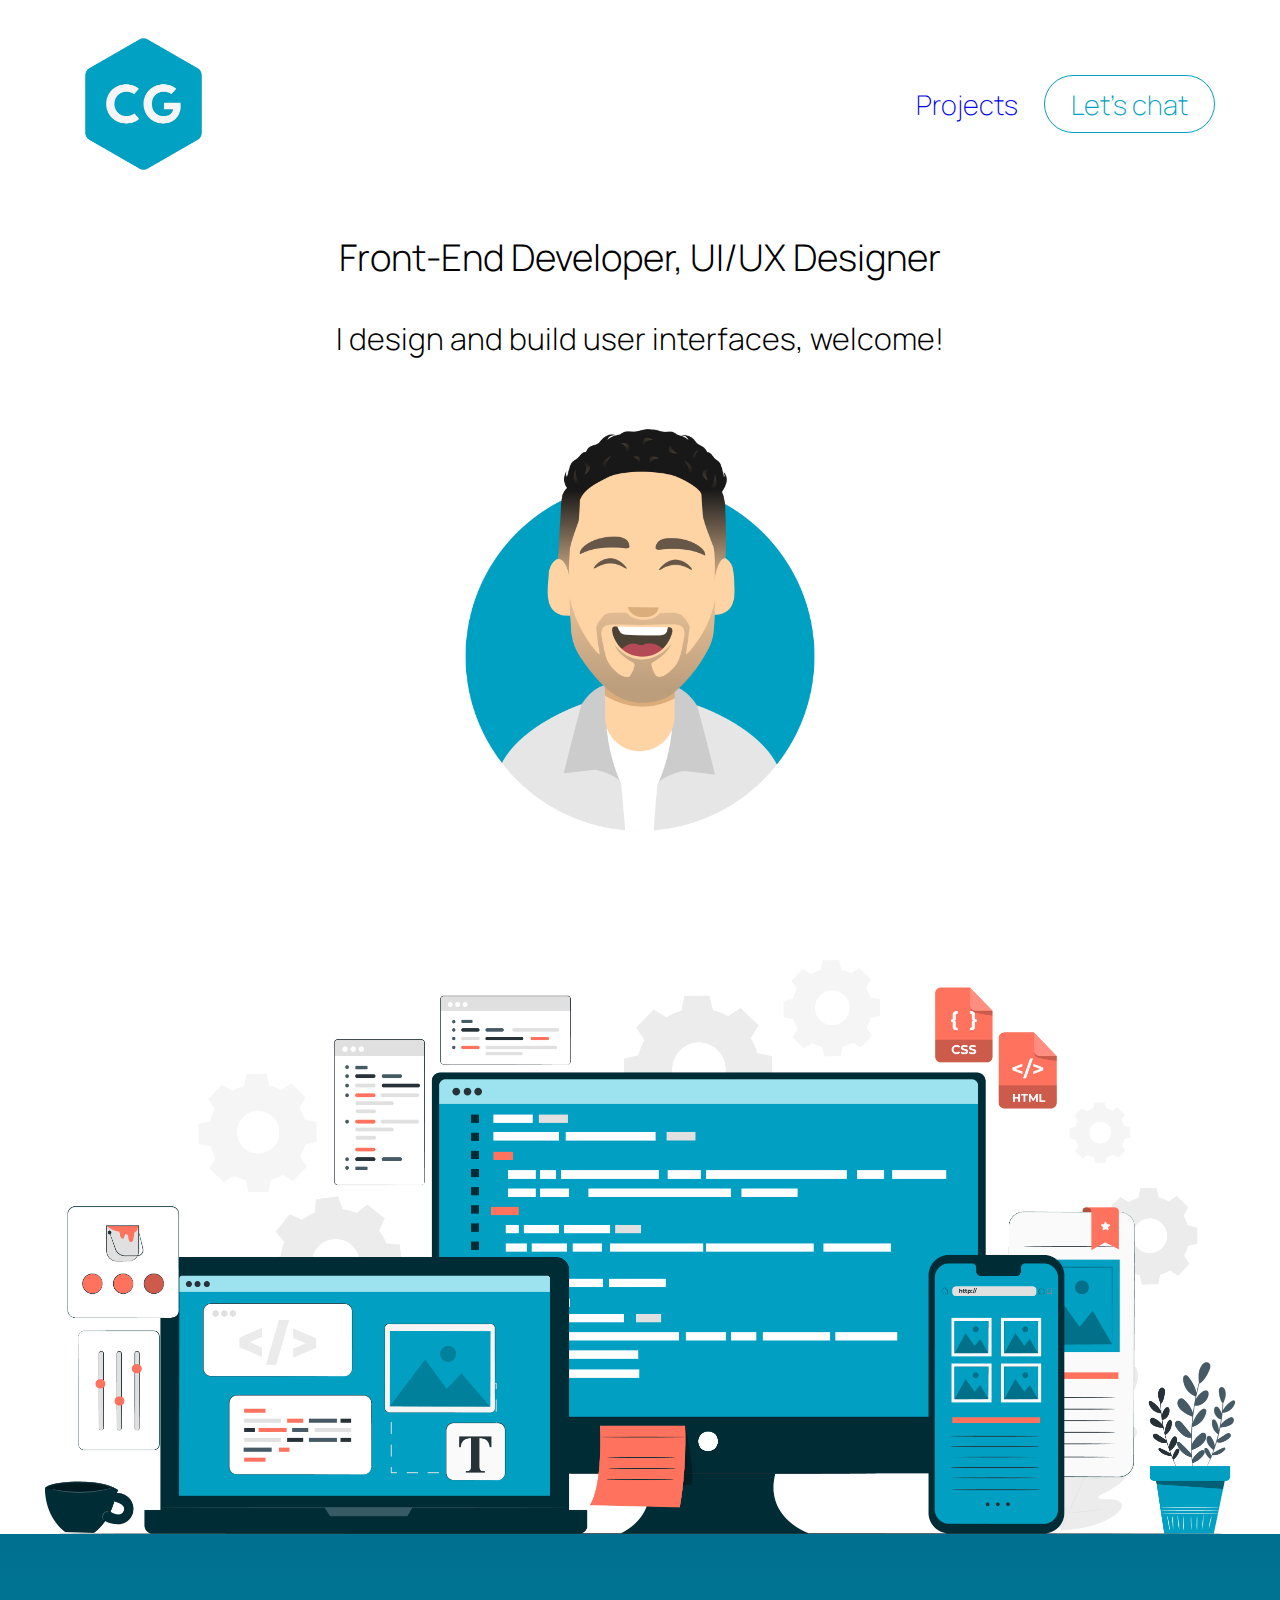
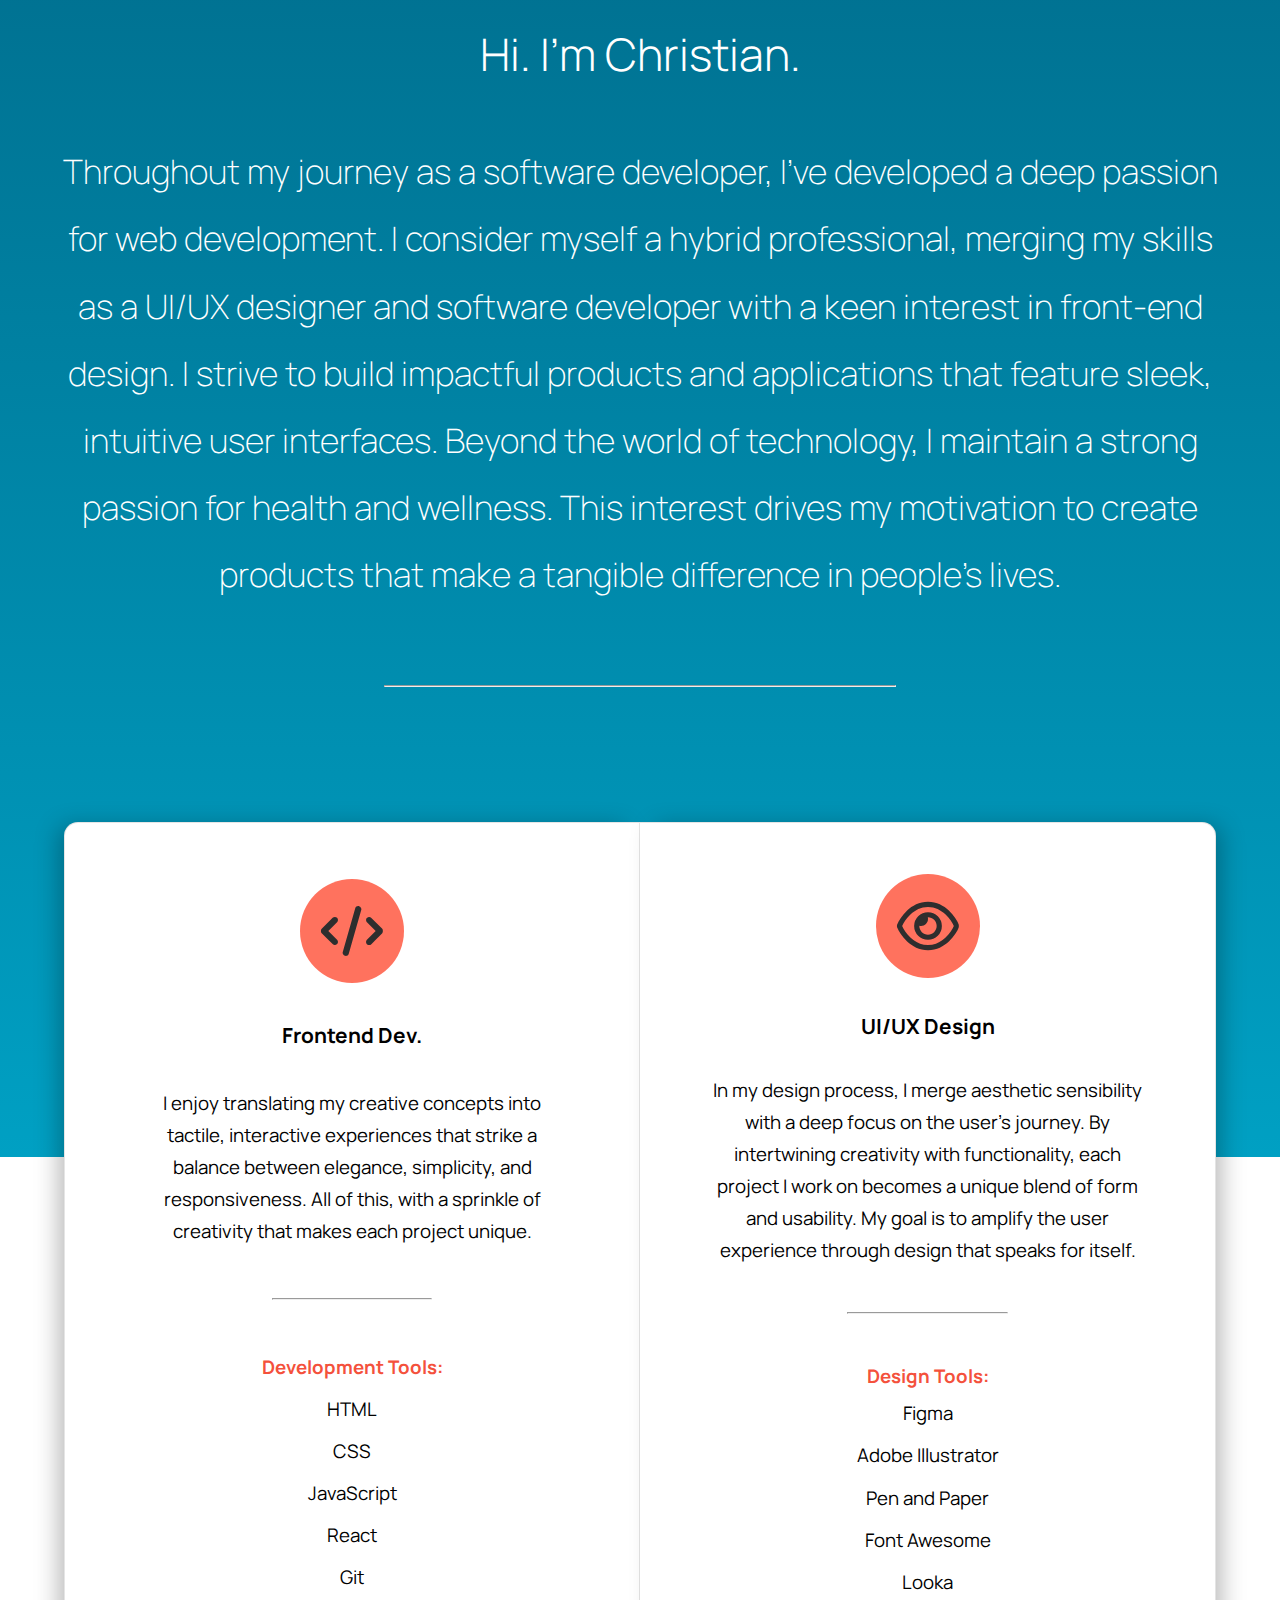
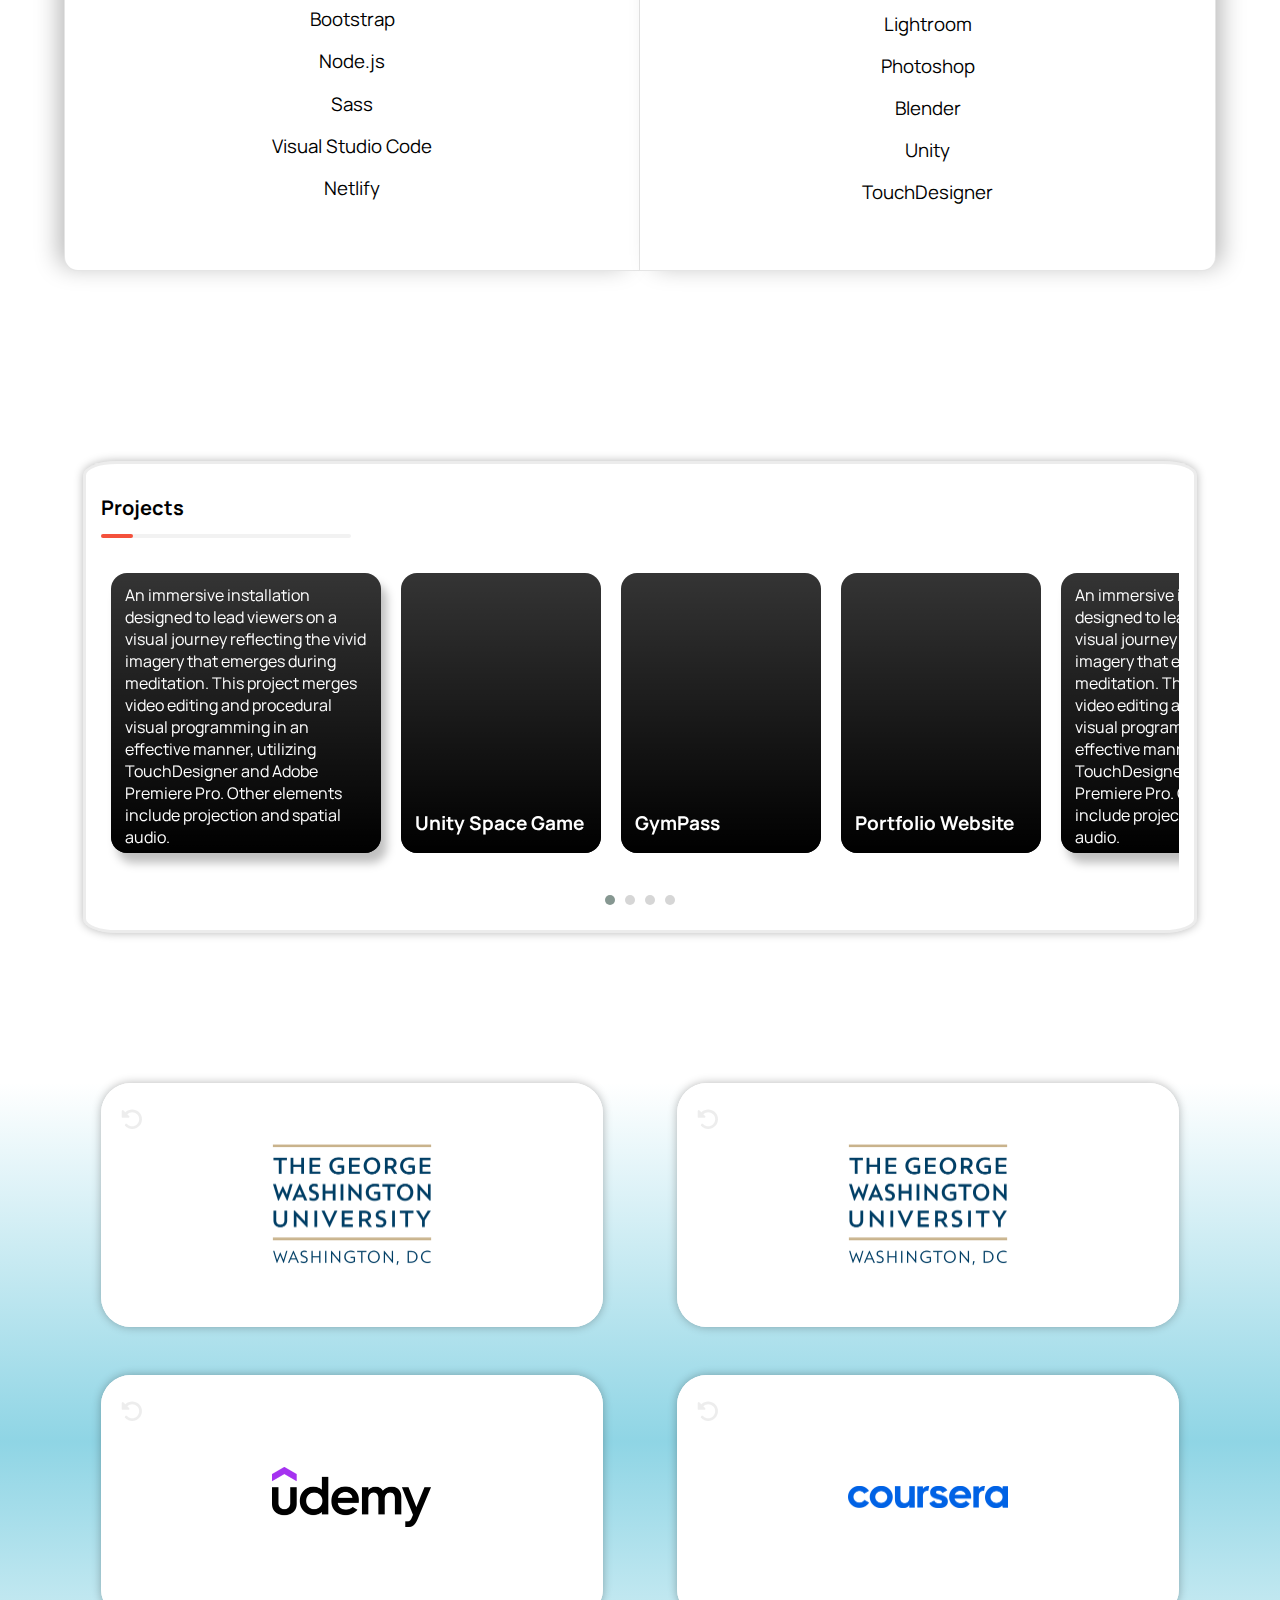
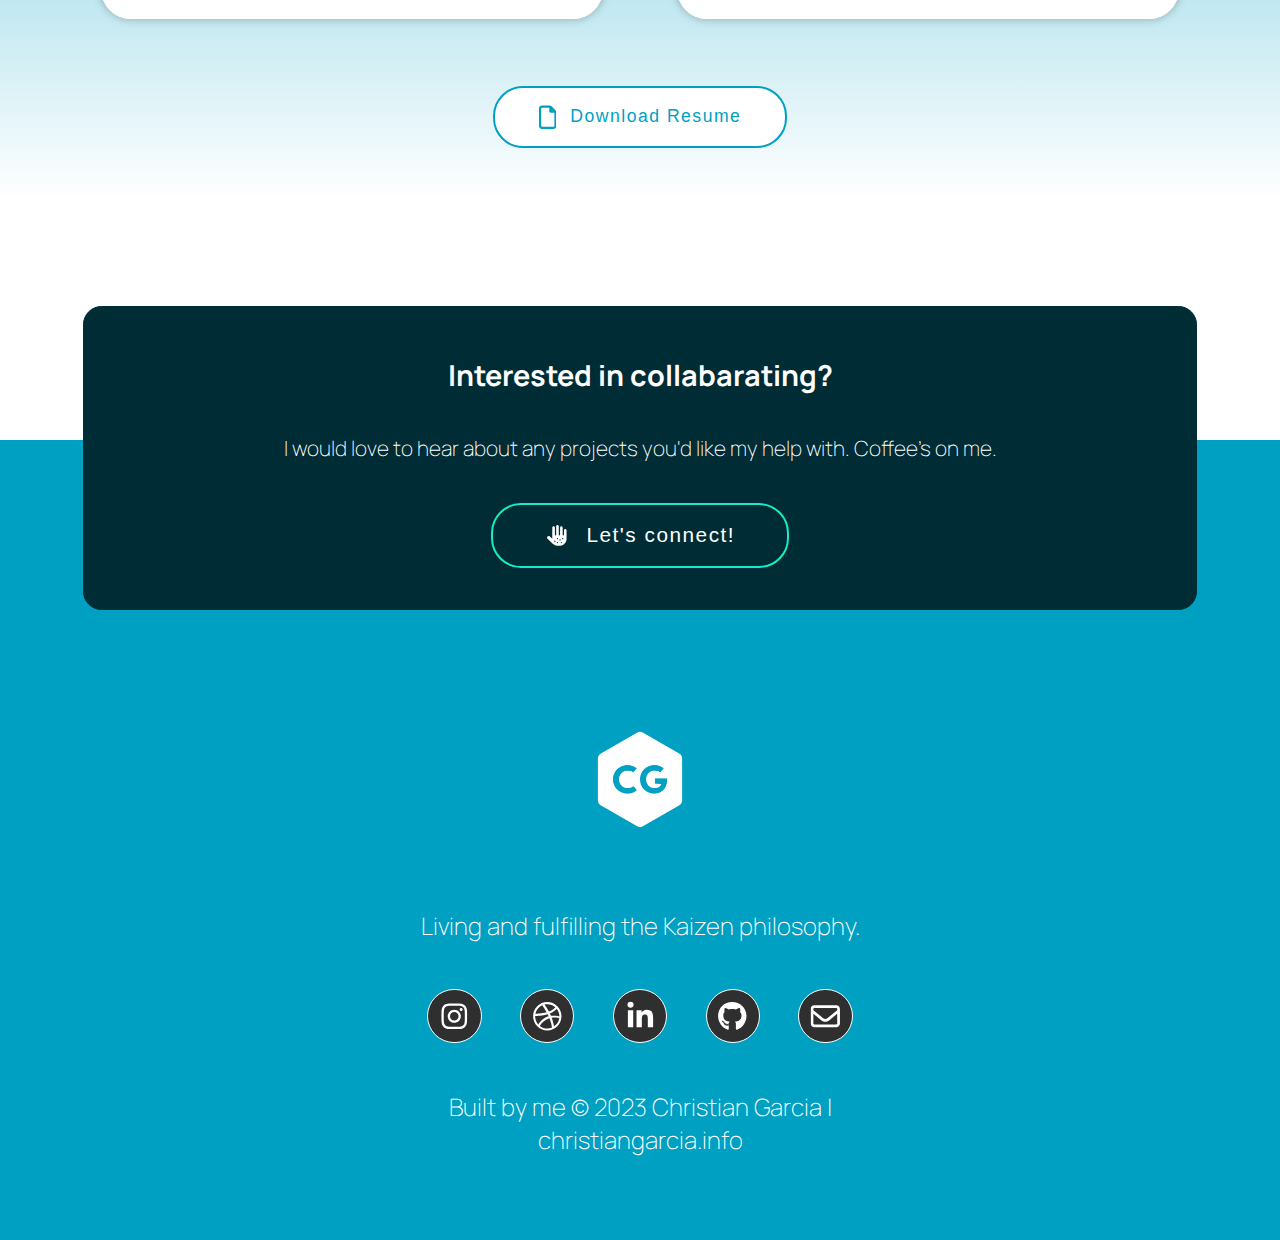
==== index.html @ 1ffa2663 "992px breakpoint complete" ====
<!DOCTYPE html>
<html lang="en">
<head>
    <meta charset="UTF-8">
    <meta http-equiv="X-UA-Compatible" content="IE=edge">
    <meta name="viewport" content="width=device-width, initial-scale=1.0">
    <link rel="stylesheet" type="text/css" href="styles_res.css">
    <link rel="stylesheet" type="text/css" href="codepen-styles.css">
    <link rel="stylesheet" href="<link rel="preconnect" href="https://fonts.googleapis.com"> 
    <link rel="preconnect" href="https://fonts.gstatic.com" crossorigin>
    <link rel="preconnect" href="https://fonts.googleapis.com">
    <link rel="preconnect" href="https://fonts.gstatic.com" crossorigin>
    <link href="https://fonts.googleapis.com/css2?family=Manrope:wght@200;300;400;500;600;700;800&display=swap" rel="stylesheet">

    <link href="https://fonts.googleapis.com/css2?family=Kanit:ital,wght@0,100;0,200;0,300;0,400;0,500;0,600;0,700;1,100;1,200;1,300;1,400;1,500;1,600&display=swap" rel="stylesheet">
    <link rel="stylesheet" href="https://cdnjs.cloudflare.com/ajax/libs/OwlCarousel2/2.3.4/assets/owl.carousel.min.css">
    <link rel="stylesheet" href="https://cdnjs.cloudflare.com/ajax/libs/OwlCarousel2/2.3.4/assets/owl.theme.default.min.css">


    <title>Christian Garcia - Portfolio</title>
</head>
<body>
    <!-- HOME SECTION -->
    <nav class="navbar">
        <div id="logo">
            <a href="#">
                <img src="res/logo-blue-background.png" alt="logo">
            </a>
        </div>        
        <div id="navigation">
            <h3> <a id="projects-nav" href="#projects-section">Projects</a></h3>
            <h3> <a id="contact-nav" href="contact.html">Let's chat</a></h3>
        </div>
    </nav>    

    <header class="welcome-section">
        <h1>Front-End Developer, UI/UX Designer</h1>
        <h2>I design and build user interfaces, welcome!</h2>
        <img src="res/avatar.png" alt="pfp">
    </header>

    <div class="digital-art">
        <img src="res/webdev-art.png" alt="webdev-art">
    </div>
    <!-- HOME SECTION CLOSE -->

    <!-- ABOUT ME SECTION -->
    <section class="description-skills-section">
        <div class="personal-description">
            <h2>Hi. I'm Christian.</h2>
            <p>Throughout my journey as a software developer, I've developed a deep passion 
                for web development. I consider myself a hybrid professional, merging my skills 
                as a UI/UX designer and software developer with a keen interest in front-end 
                design. I strive to build impactful products and applications that feature sleek, 
                intuitive user interfaces. Beyond the world of technology, I maintain a strong 
                passion for health and wellness. This interest drives my motivation to create 
                products that make a tangible difference in people's lives.</p>
                <hr> <!-- horizontal line -->
        </div>

        <div class="skills-container">
            <div class="frontend-box">
                <div class="icon-container">
                    <svg class="icon" xmlns="http://www.w3.org/2000/svg" height="1em" viewBox="0 0 640 512"><!--! Font Awesome Free 6.4.0 by @fontawesome - https://fontawesome.com License - https://fontawesome.com/license (Commercial License) Copyright 2023 Fonticons, Inc. --><style>svg{fill:#000000}</style><path d="M392.8 1.2c-17-4.9-34.7 5-39.6 22l-128 448c-4.9 17 5 34.7 22 39.6s34.7-5 39.6-22l128-448c4.9-17-5-34.7-22-39.6zm80.6 120.1c-12.5 12.5-12.5 32.8 0 45.3L562.7 256l-89.4 89.4c-12.5 12.5-12.5 32.8 0 45.3s32.8 12.5 45.3 0l112-112c12.5-12.5 12.5-32.8 0-45.3l-112-112c-12.5-12.5-32.8-12.5-45.3 0zm-306.7 0c-12.5-12.5-32.8-12.5-45.3 0l-112 112c-12.5 12.5-12.5 32.8 0 45.3l112 112c12.5 12.5 32.8 12.5 45.3 0s12.5-32.8 0-45.3L77.3 256l89.4-89.4c12.5-12.5 12.5-32.8 0-45.3z"/></svg>
                </div>
                <h3>Frontend Dev.</h3>
                <p>I enjoy translating my creative concepts into tactile, interactive experiences 
                    that strike a balance between elegance, simplicity, and responsiveness. All of 
                    this, with a sprinkle of creativity that makes each project unique.</p>
                <hr>
                <h4>Development Tools:</h4>
                <ul>
                    <li>HTML</li>
                    <li>CSS</li>
                    <li>JavaScript</li>
                    <li>React</li>
                    <li>Git</li>
                    <li>Bootstrap</li>
                    <li>Node.js</li>
                    <li>Sass</li>
                    <li>Visual Studio Code</li>
                    <li>Netlify</li>
                </ul>
            </div>
    
            <div class="uiux-box">
                <div class="icon-container">
                    <svg class="icon" xmlns="http://www.w3.org/2000/svg" height="1em" viewBox="0 0 576 512"><!--! Font Awesome Free 6.4.0 by @fontawesome - https://fontawesome.com License - https://fontawesome.com/license (Commercial License) Copyright 2023 Fonticons, Inc. --><style>svg{fill:#000000}</style><path d="M288 80c-65.2 0-118.8 29.6-159.9 67.7C89.6 183.5 63 226 49.4 256c13.6 30 40.2 72.5 78.6 108.3C169.2 402.4 222.8 432 288 432s118.8-29.6 159.9-67.7C486.4 328.5 513 286 526.6 256c-13.6-30-40.2-72.5-78.6-108.3C406.8 109.6 353.2 80 288 80zM95.4 112.6C142.5 68.8 207.2 32 288 32s145.5 36.8 192.6 80.6c46.8 43.5 78.1 95.4 93 131.1c3.3 7.9 3.3 16.7 0 24.6c-14.9 35.7-46.2 87.7-93 131.1C433.5 443.2 368.8 480 288 480s-145.5-36.8-192.6-80.6C48.6 356 17.3 304 2.5 268.3c-3.3-7.9-3.3-16.7 0-24.6C17.3 208 48.6 156 95.4 112.6zM288 336c44.2 0 80-35.8 80-80s-35.8-80-80-80c-.7 0-1.3 0-2 0c1.3 5.1 2 10.5 2 16c0 35.3-28.7 64-64 64c-5.5 0-10.9-.7-16-2c0 .7 0 1.3 0 2c0 44.2 35.8 80 80 80zm0-208a128 128 0 1 1 0 256 128 128 0 1 1 0-256z"/></svg>
                </div>
                <h3>UI/UX Design</h3>
                <p>In my design process, I merge aesthetic sensibility with a deep focus on the user's journey. By intertwining creativity with functionality, each project I work on becomes a unique blend of form and usability. My goal is to amplify the user experience through design that speaks for itself.</p>
                <hr>
                <h4>Design Tools:</h4>
                <ul>
                    <li>Figma</li>
                    <li>Adobe Illustrator</li>
                    <li>Pen and Paper</li>
                    <li>Font Awesome</li>
                    <li>Looka</li>
                    <li>Lightroom</li>
                    <li>Photoshop</li>
                    <li>Blender</li>
                    <li>Unity</li>
                    <li>TouchDesigner</li>
                </ul>
            </div>
        </div>
    </section>
    <!-- ABOUT ME SECTION CLOSE -->

    <!-- PROJECTS SECTION -->
    <div id="codepen-section">
        <section class="game-section">
            <h2 class="line-title">Projects</h2>
            <div class="owl-carousel custom-carousel owl-theme">
                <div class="item active" style="background-image: url(https://i.imgur.com/7zEpFX6.png);">
                <div class="item-desc">
                    <h3>Mindstill</h3>
                    <p>An immersive installation designed to lead viewers on a visual journey reflecting the vivid imagery
                that emerges during meditation. This project merges video editing and procedural visual programming in an effective manner, utilizing
                TouchDesigner and Adobe Premiere Pro. Other elements include projection and spatial audio.</p>
                </div>
                </div>
                <div class="item" style="background-image: url(https://i.imgur.com/LkVYMHB.png);">
                <div class="item-desc">
                    <h3>Unity Space Game</h3>
                    <p>Built a three dimensional space exploration game using my own Blender models as well as imported ones. The objective of the game is to allow the user to travel through outer space and visualize planets, satellites, and cosmic phenomena.</p>
                </div>
                </div>
                <div class="item" style="background-image: url(https://i.imgur.com/8s6pVph.png);">
                    <div class="item-desc">
                        <h3>GymPass</h3>
                        <p>Built an Android app that acts as an intermediary that connects its users with athletic facilities for
                temporary access. Used Google Places API, Firebase Realtime Database, and Firebase Authentication to fetch and write
                user/place data into the database. Implemented layout designs with XML.</p>
                    </div>
                    </div>
                <div class="item" style="background-image: url(https://i.imgur.com/8zqcbvD.png);">
                <div class="item-desc">
                    <h3>Portfolio Website</h3>
                    <p>Designed my personal website using hand-drawn sketches and Figma. Proceeded to build it using raw HTML, CSS, and JS. No frameworks were used throughout the development of this website.</p>
                </div>
                </div>
            </div>
            </div>
        </section>
    </div>
    <!-- PROJECTS SECTION CLOSE -->

    <!-- EDUCATION SECTION -->
    <section class="education-section">
        <div class="card-container">
            <div class="card" id="card1-gwu-cs">
                <svg class="card-icon" xmlns="http://www.w3.org/2000/svg" height="1em" viewBox="0 0 512 512"><!--! Font Awesome Free 6.4.0 by @fontawesome - https://fontawesome.com License - https://fontawesome.com/license (Commercial License) Copyright 2023 Fonticons, Inc. --><path d="M48.5 224H40c-13.3 0-24-10.7-24-24V72c0-9.7 5.8-18.5 14.8-22.2s19.3-1.7 26.2 5.2L98.6 96.6c87.6-86.5 228.7-86.2 315.8 1c87.5 87.5 87.5 229.3 0 316.8s-229.3 87.5-316.8 0c-12.5-12.5-12.5-32.8 0-45.3s32.8-12.5 45.3 0c62.5 62.5 163.8 62.5 226.3 0s62.5-163.8 0-226.3c-62.2-62.2-162.7-62.5-225.3-1L185 183c6.9 6.9 8.9 17.2 5.2 26.2s-12.5 14.8-22.2 14.8H48.5z"/></svg>
                <div class="card-front">
                    <!-- SVG or Image goes here -->
                    <img src="res/gwu.png" alt="gwu-svg">
                </div>
                <div class="card-back">
                    <!-- Back content here -->
                    <h3>B.A in Computer Science</h3>
                    <p>George Washington University</p>
                    <p>Washington, DC</p>
                    <p>May 2023</p>
                </div>
            </div>
            
            <div class="card" id="card2-gwu-ixd">
                <div class="card-front">
                    <svg class="card-icon" xmlns="http://www.w3.org/2000/svg" height="1em" viewBox="0 0 512 512"><!--! Font Awesome Free 6.4.0 by @fontawesome - https://fontawesome.com License - https://fontawesome.com/license (Commercial License) Copyright 2023 Fonticons, Inc. --><path d="M48.5 224H40c-13.3 0-24-10.7-24-24V72c0-9.7 5.8-18.5 14.8-22.2s19.3-1.7 26.2 5.2L98.6 96.6c87.6-86.5 228.7-86.2 315.8 1c87.5 87.5 87.5 229.3 0 316.8s-229.3 87.5-316.8 0c-12.5-12.5-12.5-32.8 0-45.3s32.8-12.5 45.3 0c62.5 62.5 163.8 62.5 226.3 0s62.5-163.8 0-226.3c-62.2-62.2-162.7-62.5-225.3-1L185 183c6.9 6.9 8.9 17.2 5.2 26.2s-12.5 14.8-22.2 14.8H48.5z"/></svg>
                    <img src="res/gwu.png" alt="gwu-svg">
                </div>
                <div class="card-back">
                    <h3>B.F.A in Interaction Design</h3>
                    <p>George Washington University</p>
                    <p>Washington, DC</p>
                    <p>May 2023</p>
                </div>
            </div>

            <div class="card" id="card3-udemy">
                <div class="card-front">
                    <svg class="card-icon" xmlns="http://www.w3.org/2000/svg" height="1em" viewBox="0 0 512 512"><!--! Font Awesome Free 6.4.0 by @fontawesome - https://fontawesome.com License - https://fontawesome.com/license (Commercial License) Copyright 2023 Fonticons, Inc. --><path d="M48.5 224H40c-13.3 0-24-10.7-24-24V72c0-9.7 5.8-18.5 14.8-22.2s19.3-1.7 26.2 5.2L98.6 96.6c87.6-86.5 228.7-86.2 315.8 1c87.5 87.5 87.5 229.3 0 316.8s-229.3 87.5-316.8 0c-12.5-12.5-12.5-32.8 0-45.3s32.8-12.5 45.3 0c62.5 62.5 163.8 62.5 226.3 0s62.5-163.8 0-226.3c-62.2-62.2-162.7-62.5-225.3-1L185 183c6.9 6.9 8.9 17.2 5.2 26.2s-12.5 14.8-22.2 14.8H48.5z"/></svg>
                    <img src="res/udemy.png" alt="udemy-svg">
                </div>
                <div class="card-back">
                    <h3>The Web Developer Bootcamp 2023</h3>
                    <p>Udemy</p>
                    <p>Remote</p>
                    <p>January 2023</p>
                </div>
            </div>

            <div class="card" id="card4-coursera">
                <div class="card-front">
                    <svg class="card-icon" xmlns="http://www.w3.org/2000/svg" height="1em" viewBox="0 0 512 512"><!--! Font Awesome Free 6.4.0 by @fontawesome - https://fontawesome.com License - https://fontawesome.com/license (Commercial License) Copyright 2023 Fonticons, Inc. --><path d="M48.5 224H40c-13.3 0-24-10.7-24-24V72c0-9.7 5.8-18.5 14.8-22.2s19.3-1.7 26.2 5.2L98.6 96.6c87.6-86.5 228.7-86.2 315.8 1c87.5 87.5 87.5 229.3 0 316.8s-229.3 87.5-316.8 0c-12.5-12.5-12.5-32.8 0-45.3s32.8-12.5 45.3 0c62.5 62.5 163.8 62.5 226.3 0s62.5-163.8 0-226.3c-62.2-62.2-162.7-62.5-225.3-1L185 183c6.9 6.9 8.9 17.2 5.2 26.2s-12.5 14.8-22.2 14.8H48.5z"/></svg>
                    <img src="res/coursera.png" alt="coursera-svg">
                </div>
                <div class="card-back">
                    <h3>Meta Front-End Developer Professional Certificate</h3>
                    <p>Coursera</p>
                    <p>Remote</p>
                    <p>Ongoing</p>
                </div>
            </div>
        </div>

        <button class="resume-button">
            <a href="res/Christian Garcia - Resume.pdf" target="_blank" download>
                <svg xmlns="http://www.w3.org/2000/svg" height="1.5em" viewBox="0 0 384 512">
                    <!--! Font Awesome Free 6.4.0 by @fontawesome - https://fontawesome.com 
                    License - https://fontawesome.com/license (Commercial License) 
                    Copyright 2023 Fonticons, Inc. --> 
                    <style>
                        svg {
                            fill: #ffffff;
                        }
                    </style>
                    <path d="M320 464c8.8 0 16-7.2 16-16V160H256c-17.7 0-32-14.3-32-32V48H64c-8.8 0-16 7.2-16 16V448c0 8.8 7.2 16 16 16H320zM0 64C0 28.7 28.7 0 64 0H229.5c17 0 33.3 6.7 45.3 18.7l90.5 90.5c12 12 18.7 28.3 18.7 45.3V448c0 35.3-28.7 64-64 64H64c-35.3 0-64-28.7-64-64V64z"/>
                </svg>
                Download Resume
            </a>
        </button>
    </section>
    <!-- EDUCATION SECTION CLOSE -->

    
    <!-- BOTTOM SECTION -->
    <div class="bottom-container">
        <div class="cta-box">
            <h3>Interested in collabarating?</h3>
            <div>
                <p>I would love to hear about any projects you'd like my help with. Coffee's on me.</p>
            </div> 
            <button>
                <a href="contact.html" class="cta-button">
                    <svg xmlns="http://www.w3.org/2000/svg" height="1em" viewBox="0 0 512 512"><!--! Font Awesome Free 6.4.0 by @fontawesome - https://fontawesome.com License - https://fontawesome.com/license (Commercial License) Copyright 2023 Fonticons, Inc. --><style>svg{fill:#ffffff}</style><path d="M288 32c0-17.7-14.3-32-32-32s-32 14.3-32 32V240c0 8.8-7.2 16-16 16s-16-7.2-16-16V64c0-17.7-14.3-32-32-32s-32 14.3-32 32V336c0 1.5 0 3.1 .1 4.6L67.6 283c-16-15.2-41.3-14.6-56.6 1.4s-14.6 41.3 1.4 56.6L124.8 448c43.1 41.1 100.4 64 160 64H304c97.2 0 176-78.8 176-176V128c0-17.7-14.3-32-32-32s-32 14.3-32 32V240c0 8.8-7.2 16-16 16s-16-7.2-16-16V64c0-17.7-14.3-32-32-32s-32 14.3-32 32V240c0 8.8-7.2 16-16 16s-16-7.2-16-16V32zM240 336a16 16 0 1 1 32 0 16 16 0 1 1 -32 0zm80 16a16 16 0 1 1 0 32 16 16 0 1 1 0-32zm48-16a16 16 0 1 1 32 0 16 16 0 1 1 -32 0zm-16 80a16 16 0 1 1 0 32 16 16 0 1 1 0-32zM240 432a16 16 0 1 1 32 0 16 16 0 1 1 -32 0zm-48-48a16 16 0 1 1 0 32 16 16 0 1 1 0-32z"/></svg>
                    Let's connect!
                </a>
            </button>
        </div>      
    
        <footer>
            <a id="footer-logo" href="#">
                <div id="logo2-wrapper">
                    <img id="logo2" src="res/logo-white-background.png" alt="logo" style="width: 90px"; height="auto">
                </div>
            </a>
            <h4>Living and fulfilling the Kaizen philosophy.</h4>
            <div  class="social-links-container">
                <a class="social-links" href="https://www.instagram.com/christiangarcia.d" target="_blank">
                    <svg xmlns="http://www.w3.org/2000/svg" height="1em" viewBox="0 0 448 512"><!--! Font Awesome Free 6.4.0 by @fontawesome - https://fontawesome.com License - https://fontawesome.com/license (Commercial License) Copyright 2023 Fonticons, Inc. --><style>svg{fill:#ffffff}</style><path d="M224.1 141c-63.6 0-114.9 51.3-114.9 114.9s51.3 114.9 114.9 114.9S339 319.5 339 255.9 287.7 141 224.1 141zm0 189.6c-41.1 0-74.7-33.5-74.7-74.7s33.5-74.7 74.7-74.7 74.7 33.5 74.7 74.7-33.6 74.7-74.7 74.7zm146.4-194.3c0 14.9-12 26.8-26.8 26.8-14.9 0-26.8-12-26.8-26.8s12-26.8 26.8-26.8 26.8 12 26.8 26.8zm76.1 27.2c-1.7-35.9-9.9-67.7-36.2-93.9-26.2-26.2-58-34.4-93.9-36.2-37-2.1-147.9-2.1-184.9 0-35.8 1.7-67.6 9.9-93.9 36.1s-34.4 58-36.2 93.9c-2.1 37-2.1 147.9 0 184.9 1.7 35.9 9.9 67.7 36.2 93.9s58 34.4 93.9 36.2c37 2.1 147.9 2.1 184.9 0 35.9-1.7 67.7-9.9 93.9-36.2 26.2-26.2 34.4-58 36.2-93.9 2.1-37 2.1-147.8 0-184.8zM398.8 388c-7.8 19.6-22.9 34.7-42.6 42.6-29.5 11.7-99.5 9-132.1 9s-102.7 2.6-132.1-9c-19.6-7.8-34.7-22.9-42.6-42.6-11.7-29.5-9-99.5-9-132.1s-2.6-102.7 9-132.1c7.8-19.6 22.9-34.7 42.6-42.6 29.5-11.7 99.5-9 132.1-9s102.7-2.6 132.1 9c19.6 7.8 34.7 22.9 42.6 42.6 11.7 29.5 9 99.5 9 132.1s2.7 102.7-9 132.1z"/></svg>
                </a>
                <a class="social-links" href="https://dribbble.com/yourusername" target="_blank">
                    <svg xmlns="http://www.w3.org/2000/svg" height="1em" viewBox="0 0 512 512"><!--! Font Awesome Free 6.4.0 by @fontawesome - https://fontawesome.com License - https://fontawesome.com/license (Commercial License) Copyright 2023 Fonticons, Inc. --><style>svg{fill:#ffffff}</style><path d="M256 8C119.252 8 8 119.252 8 256s111.252 248 248 248 248-111.252 248-248S392.748 8 256 8zm163.97 114.366c29.503 36.046 47.369 81.957 47.835 131.955-6.984-1.477-77.018-15.682-147.502-6.818-5.752-14.041-11.181-26.393-18.617-41.614 78.321-31.977 113.818-77.482 118.284-83.523zM396.421 97.87c-3.81 5.427-35.697 48.286-111.021 76.519-34.712-63.776-73.185-116.168-79.04-124.008 67.176-16.193 137.966 1.27 190.061 47.489zm-230.48-33.25c5.585 7.659 43.438 60.116 78.537 122.509-99.087 26.313-186.36 25.934-195.834 25.809C62.38 147.205 106.678 92.573 165.941 64.62zM44.17 256.323c0-2.166.043-4.322.108-6.473 9.268.19 111.92 1.513 217.706-30.146 6.064 11.868 11.857 23.915 17.174 35.949-76.599 21.575-146.194 83.527-180.531 142.306C64.794 360.405 44.17 310.73 44.17 256.323zm81.807 167.113c22.127-45.233 82.178-103.622 167.579-132.756 29.74 77.283 42.039 142.053 45.189 160.638-68.112 29.013-150.015 21.053-212.768-27.882zm248.38 8.489c-2.171-12.886-13.446-74.897-41.152-151.033 66.38-10.626 124.7 6.768 131.947 9.055-9.442 58.941-43.273 109.844-90.795 141.978z"/></svg>
                </a>
                <a class="social-links" href="https://www.linkedin.com/in/christian-garcia-diaz-5712b8241" target="_blank">
                    <svg xmlns="http://www.w3.org/2000/svg" height="1em" viewBox="0 0 448 512"><!--! Font Awesome Free 6.4.0 by @fontawesome - https://fontawesome.com License - https://fontawesome.com/license (Commercial License) Copyright 2023 Fonticons, Inc. --><style>svg{fill:#ffffff}</style><path d="M100.28 448H7.4V148.9h92.88zM53.79 108.1C24.09 108.1 0 83.5 0 53.8a53.79 53.79 0 0 1 107.58 0c0 29.7-24.1 54.3-53.79 54.3zM447.9 448h-92.68V302.4c0-34.7-.7-79.2-48.29-79.2-48.29 0-55.69 37.7-55.69 76.7V448h-92.78V148.9h89.08v40.8h1.3c12.4-23.5 42.69-48.3 87.88-48.3 94 0 111.28 61.9 111.28 142.3V448z"/></svg>
                </a>
                <a class="social-links" href="https://github.com/christiangarcia-dev" target="_blank">
                    <svg xmlns="http://www.w3.org/2000/svg" height="1em" viewBox="0 0 496 512"><!--! Font Awesome Free 6.4.0 by @fontawesome - https://fontawesome.com License - https://fontawesome.com/license (Commercial License) Copyright 2023 Fonticons, Inc. --><style>svg{fill:#ffffff}</style><path d="M165.9 397.4c0 2-2.3 3.6-5.2 3.6-3.3.3-5.6-1.3-5.6-3.6 0-2 2.3-3.6 5.2-3.6 3-.3 5.6 1.3 5.6 3.6zm-31.1-4.5c-.7 2 1.3 4.3 4.3 4.9 2.6 1 5.6 0 6.2-2s-1.3-4.3-4.3-5.2c-2.6-.7-5.5.3-6.2 2.3zm44.2-1.7c-2.9.7-4.9 2.6-4.6 4.9.3 2 2.9 3.3 5.9 2.6 2.9-.7 4.9-2.6 4.6-4.6-.3-1.9-3-3.2-5.9-2.9zM244.8 8C106.1 8 0 113.3 0 252c0 110.9 69.8 205.8 169.5 239.2 12.8 2.3 17.3-5.6 17.3-12.1 0-6.2-.3-40.4-.3-61.4 0 0-70 15-84.7-29.8 0 0-11.4-29.1-27.8-36.6 0 0-22.9-15.7 1.6-15.4 0 0 24.9 2 38.6 25.8 21.9 38.6 58.6 27.5 72.9 20.9 2.3-16 8.8-27.1 16-33.7-55.9-6.2-112.3-14.3-112.3-110.5 0-27.5 7.6-41.3 23.6-58.9-2.6-6.5-11.1-33.3 2.6-67.9 20.9-6.5 69 27 69 27 20-5.6 41.5-8.5 62.8-8.5s42.8 2.9 62.8 8.5c0 0 48.1-33.6 69-27 13.7 34.7 5.2 61.4 2.6 67.9 16 17.7 25.8 31.5 25.8 58.9 0 96.5-58.9 104.2-114.8 110.5 9.2 7.9 17 22.9 17 46.4 0 33.7-.3 75.4-.3 83.6 0 6.5 4.6 14.4 17.3 12.1C428.2 457.8 496 362.9 496 252 496 113.3 383.5 8 244.8 8zM97.2 352.9c-1.3 1-1 3.3.7 5.2 1.6 1.6 3.9 2.3 5.2 1 1.3-1 1-3.3-.7-5.2-1.6-1.6-3.9-2.3-5.2-1zm-10.8-8.1c-.7 1.3.3 2.9 2.3 3.9 1.6 1 3.6.7 4.3-.7.7-1.3-.3-2.9-2.3-3.9-2-.6-3.6-.3-4.3.7zm32.4 35.6c-1.6 1.3-1 4.3 1.3 6.2 2.3 2.3 5.2 2.6 6.5 1 1.3-1.3.7-4.3-1.3-6.2-2.2-2.3-5.2-2.6-6.5-1zm-11.4-14.7c-1.6 1-1.6 3.6 0 5.9 1.6 2.3 4.3 3.3 5.6 2.3 1.6-1.3 1.6-3.9 0-6.2-1.4-2.3-4-3.3-5.6-2z"/></svg>
                </a>
                <a class="social-links" href="mailto:2001christiangarcia@gmail.com" target="_blank">
                    <svg xmlns="http://www.w3.org/2000/svg" height="1em" viewBox="0 0 512 512"><!--! Font Awesome Free 6.4.0 by @fontawesome - https://fontawesome.com License - https://fontawesome.com/license (Commercial License) Copyright 2023 Fonticons, Inc. --><style>svg{fill:#ffffff}</style><path d="M64 112c-8.8 0-16 7.2-16 16v22.1L220.5 291.7c20.7 17 50.4 17 71.1 0L464 150.1V128c0-8.8-7.2-16-16-16H64zM48 212.2V384c0 8.8 7.2 16 16 16H448c8.8 0 16-7.2 16-16V212.2L322 328.8c-38.4 31.5-93.7 31.5-132 0L48 212.2zM0 128C0 92.7 28.7 64 64 64H448c35.3 0 64 28.7 64 64V384c0 35.3-28.7 64-64 64H64c-35.3 0-64-28.7-64-64V128z"/></svg>
                </a>
            </div>
            <h4>Built by me &copy; 2023 Christian Garcia  | christiangarcia.info</h4>
        </footer>
    </div>
    <!-- BOTTOM SECTION CLOSE -->


    <script src="https://code.jquery.com/jquery-3.6.0.min.js"></script>
    <script src="https://cdnjs.cloudflare.com/ajax/libs/OwlCarousel2/2.3.4/owl.carousel.min.js"></script>
    <script>
        $(".custom-carousel").owlCarousel({
            autoWidth: true,
            loop: true
        });
        $(document).ready(function () {
            $(".custom-carousel .item").click(function () {
                $(".custom-carousel .item").not($(this)).removeClass("active");
                $(this).toggleClass("active");
            });
        });
    </script>
    <script>
        document.querySelectorAll('.card').forEach(card => {
        card.addEventListener('click', function() {
        if (window.innerWidth < 992) {  // adjust as needed
            this.classList.toggle('flipped');
        }
        });
    });
    </script>
</body>
</html>
---- styles_res.css ----
/* MOBILE FIRST APPROACH: Assuming a starting width of 375px */ 
/* GLOBAL */ 
* {
    box-sizing: border-box;
    margin: 0;
    padding: 0;
    position: relative;
}

body {
    font-family: 'Manrope', sans-serif;
}

/* NAVBAR */ 
.navbar {
    display: flex;
    justify-content: space-between;
    width: 100%; /* check if this line is necessary */ 
    height: 7em; 
    align-items: center; 
    padding: 0 1.5%; 
}

#logo {
    width: 25%; 
    min-width: 90px; 
}

#logo img {
    width: 100%; /* check if this line is necessary */ 
    min-width: 90px; 
    height: auto;
    display: block;
}

#navigation {
    display: flex;
    gap: 1em; 
}

#navigation h3 a {
    text-decoration: none;
    font-weight: 20;
    font-size: 0.9rem; 
    padding: 0.35em 0.95em; 
}

#contact-nav {
    color: #00A0C3;
    border: solid #00A0C3 0.09rem;
    border-radius: 1.87em;
    transition: background-color 0.2s ease, color 0.2s ease, border-color 0.2s ease;
    margin-right: 1.7em;
}

#contact-nav:hover, 
#contact-nav:focus,
#contact-nav:active {
    background-color: #00A0C3;
    color: #FFF;
    border-color: #00A0C3;
}

#projects-nav {
    display: none; 
    /* color: #000; (add when viewport is larger than approx 425px */ 
}

/* INITIAL AREA */ 
.welcome-section {
    display: flex;
    flex-direction: column;
    justify-content: center;
    align-items: center;
    box-sizing: border-box;
    min-height: 38vh; 
    width: 100%; /* check if this line is necessary */ 
    margin-top: 2vh; 
}

.welcome-section h1 {
    text-align: center;
    font-size: 1.3rem; 
    font-weight: 300; 
    max-width: 88%;
    margin-bottom: 3vh; 
}

.welcome-section h2 {
    text-align: center;
    font-size: 0.9rem; 
    font-weight: 280; 
    max-width: 80%;
    margin-top: 1vh;
    margin-bottom: 5vh;
}

.welcome-section img {
    width: 38%; /*check if this is okay because it's an image */ 
    height: auto;
}

.digital-art {
    display: flex;
    flex-direction: row;
    align-items: center;
    justify-content: center;
    margin-top: 12vh;
    padding: 0 5vh;
}

.digital-art img {
    width: 100%;
    height: auto;
}

/* ABOUT ME SECTION */ 
.personal-description {
    display: flex;
    flex-direction: column;
    align-items: center;
    width: 100%;
    padding-bottom: 60px;
    background: linear-gradient(to top, #00A0C3, #007090);
    text-align: center;
    padding-bottom: 35%;
} 

.personal-description h2 {
    padding-top: 2em;
    color: #fff;
    font-size: 1.9rem; 
    font-weight: 300;
    width: 100%; /* check if this line is necessary */
}

.personal-description p {
    padding: 1.5em 1.5em 1.5em 1.5em; 
    color: #fff;
    font-size: 1rem;
    font-weight: 10;
    line-height: 200%;
}

.personal-description hr {
    width: 40%;
    margin-top: 1.4em;
    margin-bottom: 1.4em; 
    color: #fff;
}

.description-skills-section {
    position: relative; 
    padding-bottom: 0px; 
    width: 100%; /* check if this line is necessary */ 
}

.skills-container {
    position: relative;
    display: flex;
    flex-direction: column;
    justify-content: center;
    align-items: flex-start;
    margin-bottom: 53px; /* this margin compensates for the top attribute on the frontend box */ 
}

.frontend-box,
.uiux-box {
    display: flex;
    flex-direction: column;
    align-items: center; 
    align-self: center;
    border: 1px solid rgba(124, 124, 124, 0.2);
    padding: 1.2em; 
    width: 90%; 
    height: fit-content;
    text-align: center; 
    background-color: #FFF;
    line-height: 2em; 
    border-radius: 14px 14px 14px 14px;
    box-shadow: 0 0 25px -5px rgba(0, 0, 0, 0.288);
    top: -160px;
}

.frontend-box {
    margin-top: 3.7em;
    position: relative;
    margin-bottom: 35px;
}

.icon-container {
    width: 5.8em; 
    height: 5.8em; 
    min-height: 5.8em;
    border-radius: 50%; 
    position: relative; 
    background: #ff725e; 
    display: flex;
    align-items: center;
    justify-content: center;
    margin: 2em 0em; 
}

.icon {
    position: absolute;
    top: 50%;
    left: 50%;
    transform: translate(-50%, -50%); 
    width: 55%; 
    height: auto;
    fill: rgb(46, 46, 46); 
}


.frontend-box hr,
.uiux-box hr {
    border-color: black 1px; 
    width: 30%;
    margin: 2.9em 0;
}

.frontend-box h3, 
.uiux-box h3 {
    padding-bottom: 1.5em;
    font-size: 1.16rem;
}

.frontend-box h4, 
.uiux-box h4 {
    color: #f4513c; 
    font-weight: bold;
    font-size: 1rem;
}

.frontend-box p, 
.uiux-box p {
    padding: 0em 2.8em;
    font-size: 1rem;
}

.frontend-box ul,
.uiux-box ul {
    list-style-type: none; 
    line-height: 2.25em;
    font-size: 1rem;
}

.frontend-box ul :nth-child(10),
.uiux-box ul :nth-child(10){
    margin-bottom: 2em;
}

/* PROJECTS SECTION */ 
#codepen-section {
    margin-top: -50px !important;
    box-shadow: 0 2px 4px 0 rgba(0, 0, 0, 0.06), 0 4px 8px 0 rgba(0, 0, 0, 0.06), 0 10px 20px 0 rgba(0, 0, 0, 0.06), 0 14px 28px 0 rgba(0, 0, 0, 0.06);
    border: 3px solid #c3c3c351 !important;
    width: 87% !important;
}

/* EDUCATION SECTION */ 
.education-section {
    display: flex;
    flex-direction: column;
    align-items: center;
    justify-content: center;
    background: linear-gradient(to top, #FFF, #009fc370, #FFF);
    height: 70em;
    width: 100%; /* check if this line is necessary */ 
    margin-top: 250px; /* restyle this on breakpoints*/
}

.card-container {
    width: 100%; /* check if this is necessary at all */ 
}

.education-section h2 {
    color: #FFF;
    font-size: 2.6rem;
    font-style: bold;
    margin-bottom: 1.25em;
    padding-top: 5em;
}

.card-container {
    display: grid;
    grid-template-columns: 1fr; 
    grid-template-rows: repeat(4, auto);
    grid-row-gap: 3em; 
    width: 100%; /* check if this line is necessary */ 
    justify-items: center; 
}

.card {
    background: #ffffff;
    width: 90%; 
    height: 15.25em;
    border-radius: 1.87em; 
    box-shadow: 0 0 10px rgba(0, 0, 0, 0.288);
    position: relative;
    perspective: 1000px; 
}

.card .card-front,
.card .card-back {
    position: absolute;
    width: 100%; /* check if this line is necessary */ 
    height: 100%; /* check if this line is necessary */ 
    transition: opacity 0.6s ease; 
    border-radius: 1.87em;
    display: flex;
    align-items: center;
    justify-content: center;
    box-sizing: border-box;
}

.card .card-front {
    background: #ffffff;
    opacity: 1;  
    z-index: 2;  
}

.card .card-icon {
    position: absolute;
    top: 8%;  
    left: 6%; 
    fill: rgba(153, 153, 153, 0.18);     
    height: 1rem;   
    width: 1rem;    
    z-index: 4;
}

.card .card-front img {
    width: 10em;
    height: auto;
}

.card .card-back {
    background: #f8f8f8;
    opacity: 0; 
    z-index: 1;  
    text-align: center;
    display: flex;
    flex-direction: column;
    line-height: 1.87em; 
}

#card1-gwu-cs .card-back {
    background: linear-gradient(to bottom, #36d1dc, #5b86e5);
}

#card2-gwu-ixd .card-back {
    background: linear-gradient(to bottom, #36d1dc, #5b86e5);
}

#card3-udemy .card-back {
    background: linear-gradient(to bottom, #36d1dc, #5b86e5);
}

#card4-coursera .card-back {
    background: linear-gradient(to bottom, #36d1dc, #5b86e5);
}

.card-back h3,
.card-back p {
    text-align: center; 
}

.card:hover .card-front {
    opacity: 0;  
}

.card:hover .card-back {
    opacity: 1;  
}

.flipped .card-front {
    opacity: 0;
}

.flipped .card-back {
    opacity: 1;
}

.resume-button {
    margin: 3.9em 0;
    border: 2px solid #00A0C3;
    border-radius: 1.87em;
    background-color: #FFF;
    display: inline-flex; 
    justify-content: center;
    align-items: center;
    transition: background-color 0.2s ease, color 0.2s ease, border-color 0.2s ease;
}

.resume-button a {
    text-decoration: none;
    font-size: 0.9rem;
    font-style: bold;
    letter-spacing: 1.5px;
    color: #00A0C3;
    display: flex; 
    align-items: center; 
    padding: 0.8em 1.4em; 
    gap: 0.8em; 
}

.resume-button svg {
    fill: #00A0C3; 
    width: 1em;
}

.resume-button:hover,
.resume-button:focus,
.resume-button:active {
    background-color: #00A0C3;
    border-color: #00A0C3;
}

.resume-button:hover a,
.resume-button:focus a,
.resume-button:active a {
    color: #FFF;
}

.resume-button:hover svg,
.resume-button:focus svg,
.resume-button:active svg {
    fill: #FFF;
}

/* BOTTOM SECTION */ 
.bottom-container {
    position: relative;
    display: flex;
    flex-direction: column;
    align-items: stretch;
    justify-content: center;
    margin-top: 15em;
}

.cta-box {
    position: absolute;
    background-color: #002C35;
    border: 1px solid #002C35;
    border-radius: 1.15em;
    height: 19em;
    width: 90%;
    margin: 0 auto;
    display: flex;
    flex-direction: column;
    justify-content: center;
    align-items: center;
    align-self: center; 
    text-align: center;
    z-index: 3; 
    padding: 1.25em;
    grid-template-columns: none;
    margin-bottom: 2.5em;
    bottom: 440px; 
    gap: 1.25em; 
}

.cta-box h3 {
    color: #FFF;
    font-size: 1.4rem;
    font-weight: bold;
    grid-column: unset; 
    margin-top: 0.5em;
}

.cta-box p {
    color: #FFF;
    font-weight: lighter;
    font-size: 0.9rem;
    line-height: 1.6rem;
    padding: 0.62em 0.62em; 
    grid-column: unset;
}

.cta-box a {
    text-decoration: none;
    font-size: 0.96rem;
    font-weight: lighter;
    letter-spacing: 1.5px;
    color: #FFF;
    text-align: center;
    display: flex; 
    align-items: center; 
    padding: 1em 2.5em; 
    gap: 0.8em; 
}

.cta-box svg {
    width: 1em; 
}

.cta-box button  {
    border: 2px solid #16ecc5; 
    border-radius: 30px;
    background-color: #002C35;
    grid-column: unset; 
    justify-self: center;
    transition: background-color 0.2s ease, color 0.2s ease, border-color 0.2s ease;
    margin-bottom: 0.5em;
}

.cta-box button:hover,
.cta-box button:focus,
.cta-box button:active {
    background-color: #FFF;
    border-color: #FFF;
}

.cta-box button a:hover,
.cta-box button a:focus,
.cta-box button a:active {
    color: #002C35;
    font: bold;
}

.cta-box button a:hover svg,
.cta-box button a:focus svg,
.cta-box button a:active svg{
    fill: #002C35;
}

footer {
    background-color: #00A0C3;
    display: flex;
    flex-direction: column;
    align-items: center;
    justify-content: center;
    z-index: 1;
    height: 40em;
}

footer div {
    margin-top: 11em;
    margin-bottom: 4em;
}

#footer-logo {
    align-self: center;
}

#logo2-wrapper {
    scale: 1.7;
}

#logo2 {
    height: 100%;
    width: auto;
}

.social-links-container {
    display: flex;
    justify-content: space-around;
    margin: 2em 0em;
}

.social-links {
    border: 1.7px solid #FFF; 
    background-color: #2F2F2F; 
    border-radius: 3.12em;
    margin: 0em 0.65em;
    display: flex;
    align-items: center;
    justify-content: center;
    width: 2.37em;
    height: 2.37em;
    padding: 0.62em;
    text-decoration: none;
    transition: transform 0.3s ease-in-out;
}

.social-links svg {
    width: 100%; /* check if this line is necessary */ 
    height: 100%; /* check if this line is necessary */ 
    vertical-align: middle;
    scale: 1.1;
}

.social-links:hover,
.social-links:focus,
.social-links:active {
    transform: scale(1.1);
    background-color: #FFF;
}

.social-links:hover svg,
.social-links:focus svg,
.social-links:active svg{
    transform: scale(1.1);
    fill: #2F2F2F;
}

a.social-links:link, a.social-links:visited, a.social-links:hover, a.social-links:focus, a.social-links:active {
    text-decoration: none;
}

footer h4 {
    color: #FFF;
    font-size: 0.9rem;
    font-weight: lighter;
    width: 18em;
    text-align: center;
}




/* MEDIA QUERIES */ 
/* Styles for larger mobile screens */
@media screen and (min-width: 426px) {
    
    #navigation h3 a {
        font-size: 1rem;
    }

    #codepen-section {
        width: 87% !important;
    }

    .card .card-icon {
        top: 9%;  
        left: 6%;   
        height: 1.1rem;   
        width: 1.1rem;    
    }

    .frontend-box, 
    .uiux-box {
        width: 87%;
    }

    .card {
        width: 87%;
    }

    .cta-box {
        width: 87%;
    }

    .cta-box a {
        font-size: 0.96rem;
        padding: 0.9em 2.5em; 
    }

    .card-back h3 {
        padding: 0 1em;
        padding-bottom: 0.2em;
    }

    .card:hover .card-front {
        opacity: 0;
    }

    .card:hover .card-back {
        opacity: 1;
    }

    .social-links-container {
        margin: 2.3em 0em;
    }
}

/* Styles for tablets */
@media screen and (min-width: 768px) {
    
    .navbar {
        padding-top: 3em;
    }

    #logo {
        width: 20%; 
    }

    #navigation h3 a {
        font-size: 1.5rem;
    }

    #contact-nav {
        border: solid #00A0C3 0.1rem;
    }

    .welcome-section {
        margin-top: 70px;
    }

    .welcome-section h1 {
        font-size: 1.8rem;
    }

    .welcome-section h2 {
        font-size: 1.4rem;
    } 

    .personal-description h2 {
        font-size: 2.3rem;
    }

    .personal-description p {
        font-size: 1.6rem;
    }

    .icon-container {
        width: 6em; 
        height: 6em; 
    }

    .icon {
        width: 60%;
    }

    .frontend-box,
    .uiux-box {
        top: -255px;
    }

    .frontend-box h3,
    .uiux-box h3 { 
        font-size: 1.3rem;
    }

    .frontend-box h4, 
    .uiux-box h4 {
        font-size: 1.17rem;
    }

    .frontend-box p, 
    .uiux-box p {
        font-size: 1.17rem;
    }

    .frontend-box ul,
    .uiux-box ul {
        font-size: 1.17rem;
    }

    #codepen-section {
        margin-top: -75px !important;
        width: 87%;
    }

    .card .card-icon {
        top: 10%;  
        left: 4%;   
        height: 1.4rem;   
        width: 1.4rem;    
    }

    .resume-button {
        border-radius: 30px;
    }

    .resume-button a {
        font-size: 1.1rem;
        padding: 0.9em 2.5em;
    }

    .cta-box {
        margin-top: 6em;
    }

    .cta-box h3 {
        font-size: 1.6rem;
    }

    .cta-box p {
        font-size: 1.1rem;
        padding: 1em 0.62em;
    }

    .cta-box a {
        font-size: 1.1rem;
    }

    .cta-box svg {
        width: 1.2em;
    }

    footer h4 {
        font-size: 1.2rem;
        width: 40%;
    }

    .social-links {
        width: 2.57em;
        height: 2.57em;
        margin: 0 1em;
    }
}

/* Styles for small laptops */
@media screen and (min-width: 992px) {
    
    .navbar {
        padding-top: 5em;
    }

    #navigation h3 a {
        font-size: 1.65rem;
    }

    #projects-nav {
        display: contents;
    }

    #navigation {
        gap: 1.5em; 
    }

    .welcome-section {
        margin-top: 100px;
    }

    .welcome-section h1 {
        font-size: 2.2rem;
    }

    .welcome-section h2 {
        font-size: 1.8rem;
    }
    
    .welcome-section img {
        width: 35%;
    }

    .personal-description h2 {
        font-size: 2.6rem;
    }

    .personal-description p {
        font-size: 1.9rem;
    }

    .skills-container {
        display: grid;
        grid-template-columns: repeat(2, 1fr);
        align-items: stretch;
        width: 90%;
        margin: auto;
        top: -285px;
    }

    .frontend-box,
    .uiux-box {
        width: 100%;
        min-height: 0;
        position: static;
        min-height: 100%;
        /* height: 1300px; */
        margin: 0;
        justify-content: space-evenly;
    }

    .frontend-box {
        border-radius: 14px 0px 0px 14px;
        border-right-width: -0.1em;
        box-shadow: -10px 0px 25px -5px rgba(0, 0, 0, 0.288);
    }
    
    .uiux-box {
        border-radius: 0px 14px 14px 0px;
        border-left-width: 0em;
        box-shadow: 10px 0px 25px -5px rgba(0, 0, 0, 0.288);
    }

    .icon-container {
        width: 6.5em;
        height: 6.5em;
    }

    #codepen-section {
        top: -70px;
    }

    .education-section {
        margin-top: 80px;
        height: fit-content;
    }

    .card-container {
        grid-template-columns: 1fr 1fr; 
        grid-template-rows: repeat(2, auto);
        width: 90%;
    }

    .resume-button {
        margin-top: 5em;
    }

    .cta-box {
        bottom: 590px;
    }

    .cta-box h3 {
        font-size: 1.8rem;
    }

    .cta-box p {
        font-size: 1.3rem;
        padding: 1em 0.62em;
    }

    .cta-box a {
        font-size: 1.3rem;
    }

    footer {
        height: 50em;
    }

    #logo2-wrapper{
        scale: 2;
    }

    #footer-logo {
        /* margin: 3em 0; */
        margin-top: 3em;
        margin-bottom: 1.5em;
    }

    footer h4 {
        font-size: 1.5rem;
        width: 40%;
    }

    .social-links-container {
        margin: 2.9em 0;
    }

    .social-links {
        width: 3.4em;
        height: 3.4em;
        margin: 0 1.2em;
    } 

    .social-links svg {
        scale: 0.9;
    }
} 

/* Styles for desktops */
@media screen and (min-width: 1200px) {
    
    .navbar {
        padding-top: 6em;
    }

    #navigation h3 a {
        font-size: 1.7rem;
    }

    #navigation {
        gap: 1.6em; 
    }

    .welcome-section {
        margin-top: 120px;
    }

    .welcome-section h1 {
        font-size: 2.3rem;
    }

    .welcome-section h2 {
        font-size: 1.9rem;
    }

    .personal-description h2 {
        font-size: 2.8rem;
    }

    .personal-description p {
        font-size: 2.1rem;
        padding: 1.6em;
    }

    .skills-container {
        top: -335px;
    }
}

/* Styles for larger laptops */
@media screen and (min-width: 1440px) {
    body {
        /* ... */
    }
}
---- codepen-styles.css ----
@charset "utf-8";

/* Fonts Import Start */
@import url("https://fonts.googleapis.com/css2?family=Roboto:wght@400;700&display=swap");
@import url("https://fonts.googleapis.com/css2?family=Manrope:wght@200;300;400;500;600;700;800&display=swap");
/* Fonts Face CSS End */

#codepen-section * {
  margin: 0px;
  padding: 0px;
}

#codepen-section body {
    font-family: 'Manrope', sans-serif;
    font-size: 16px;
}

#codepen-section .clear {
  clear: both;
}

#codepen-section img {
  max-width: 100%;
  border: 0px;
}

#codepen-section ul,
#codepen-section ol {
  list-style: none;
}

#codepen-section a {
  text-decoration: none;
  color: inherit;
  outline: none;
  transition: all 0.4s ease-in-out;
}

#codepen-section a:focus,
#codepen-section a:active,
#codepen-section a:visited,
#codepen-section a:hover {
  text-decoration: none;
  outline: none;
}

#codepen-section a:hover {
  color: #e73700;
}

#codepen-section h2 {
  margin-bottom: 48px;
  padding-bottom: 16px;
  font-size: 20px;
  line-height: 28px;
  font-weight: 700;
  position: relative;
  text-transform: capitalize;
}

#codepen-section h3 {
  margin: 0 0 10px;
  font-size: 28px;
  line-height: 36px;
}

#codepen-section button {
  outline: none !important;
}

/* title style */
#codepen-section .line-title {
  position: relative;
  width: 60%;
}

#codepen-section .line-title::before,
#codepen-section .line-title::after {
  content: "";
  position: absolute;
  bottom: 0;
  left: 0;
  height: 4px;
  border-radius: 2px;
}

#codepen-section .line-title::before {
  width: 100%;
  background: #f2f2f2;
}

#codepen-section .line-title::after {
  width: 32px;
  background: #f4513c;
}

/* Middle section CSS Start */
#codepen-section .game-section {
  padding: 3em 1em;
}

#codepen-section .game-section .owl-stage {
  margin: 15px 0;
  display: flex;
}

#codepen-section .game-section .item {
  margin: 0 15px 60px;
  width: 320px;
  height: 400px;
  display: flex;
  align-items: flex-end;
  background: #343434 no-repeat center center / cover;
  border-radius: 16px;
  overflow: hidden;
  position: relative;
  transition: all 0.4s ease-in-out;
  cursor: pointer;
}

#codepen-section .game-section .item.active {
  width: 500px;
  /* box-shadow: 12px 40px 40px rgba(0, 0, 0, 0.25); */
}

#codepen-section .game-section .item:after {
  content: "";
  display: block;
  position: absolute;
  height: 100%;
  width: 100%;
  left: 0;
  top: 0;
  background-image: linear-gradient(rgba(0, 0, 0, 0), rgba(0, 0, 0, 1));
}

#codepen-section .game-section .item-desc {
  padding: 0 24px 12px;
  color: #fff;
  position: relative;
  z-index: 1;
  overflow: hidden;
  transform: translateY(calc(100% - 54px));
  transition: all 0.4s ease-in-out;
}

#codepen-section .game-section .item.active .item-desc {
  transform: none;
}

#codepen-section .game-section .item-desc p {
  opacity: 0;
  transform: translateY(32px);
  transition: all 0.4s ease-in-out 0.2s;
}

#codepen-section .game-section .item.active .item-desc p {
  opacity: 1;
  transform: translateY(0);
}

#codepen-section .game-section .owl-theme.custom-carousel .owl-dots {
  margin-top: -20px;
  position: relative;
  z-index: 5;
}

#codepen-section .owl-dot button {
    padding: 0 10px; /* Change 5px to the amount of padding you desire */
}

#codepen-section {
    margin: 0 auto; 
    width: 71%;
    border: 1px solid rgba(124, 124, 124, 0.2);
    box-shadow: 0 0 10px rgba(0, 0, 0, 0.288);
    border-radius: 3%;
  
}

#codepen-section .owl-dots .owl-dot span {
    margin: 0 5px; /* Change 5px to the amount of margin you desire */
}

@media (min-width: 992px) and (max-width: 1199px) {
    #codepen-section h2 {
      margin-bottom: 32px;
    }
    #codepen-section h3 {
      margin: 0 0 8px;
      font-size: 24px;
      line-height: 32px;
    }
  
    /* -------- Landing page ------- */
    #codepen-section .game-section {
      padding: 50px 30px;
    }
    #codepen-section .game-section .item {
      margin: 0 12px 60px;
      width: 260px;
      height: 360px;
    }
    #codepen-section .game-section .item.active {
      width: 400px;
    }
    #codepen-section .game-section .item-desc {
      transform: translateY(calc(100% - 46px));
      -webkit-transform: translateY(calc(100% - 46px));
    }
  }
  
  @media (min-width: 768px) and (max-width: 991px) {
    #codepen-section h2 {
      margin-bottom: 32px;
    }
    #codepen-section h3 {
      margin: 0 0 8px;
      font-size: 24px;
      line-height: 32px;
    }
    #codepen-section .line-title {
      width: 330px;
    }
  
    /* -------- Landing page ------- */
    #codepen-section .game-section {
      padding: 50px 30px 40px;
    }
    #codepen-section .game-section .item {
      margin: 0 12px 60px;
      width: 240px;
      height: 330px;
    }
    #codepen-section .game-section .item.active {
      width: 360px;
    }
    #codepen-section .game-section .item-desc {
      transform: translateY(calc(100% - 42px));
      -webkit-transform: translateY(calc(100% - 42px));
    }
  }
  
  @media (min-width: 768px) {

    #codepen-section  {
        width: 87%;
    }

    #codepen-section body {
      font-size: 14px;
    }
    #codepen-section h2 {
      margin-bottom: 20px;
    }
    #codepen-section h3 {
      margin: 0 0 8px;
      font-size: 19px;
      line-height: 24px;
    }
    #codepen-section .line-title {
      width: 250px;
    }
  
    /* -------- Landing page ------- */
    #codepen-section .game-section {
      padding: 30px 15px 20px;
    }
    #codepen-section .game-section .item {
      margin: 0 10px 40px;
      width: 200px;
      height: 280px;
    }
    #codepen-section .game-section .item.active {
      width: 270px;
      /* box-shadow: 6px 10px 10px rgba(0, 0, 0, 0.25); */
      -webkit-box-shadow: 6px 10px 10px rgba(0, 0, 0, 0.25);
    }
    #codepen-section .game-section .item-desc {
      padding: 0 14px 5px;
      transform: translateY(calc(100% - 42px));
      -webkit-transform: translateY(calc(100% - 42px));
    }
  }
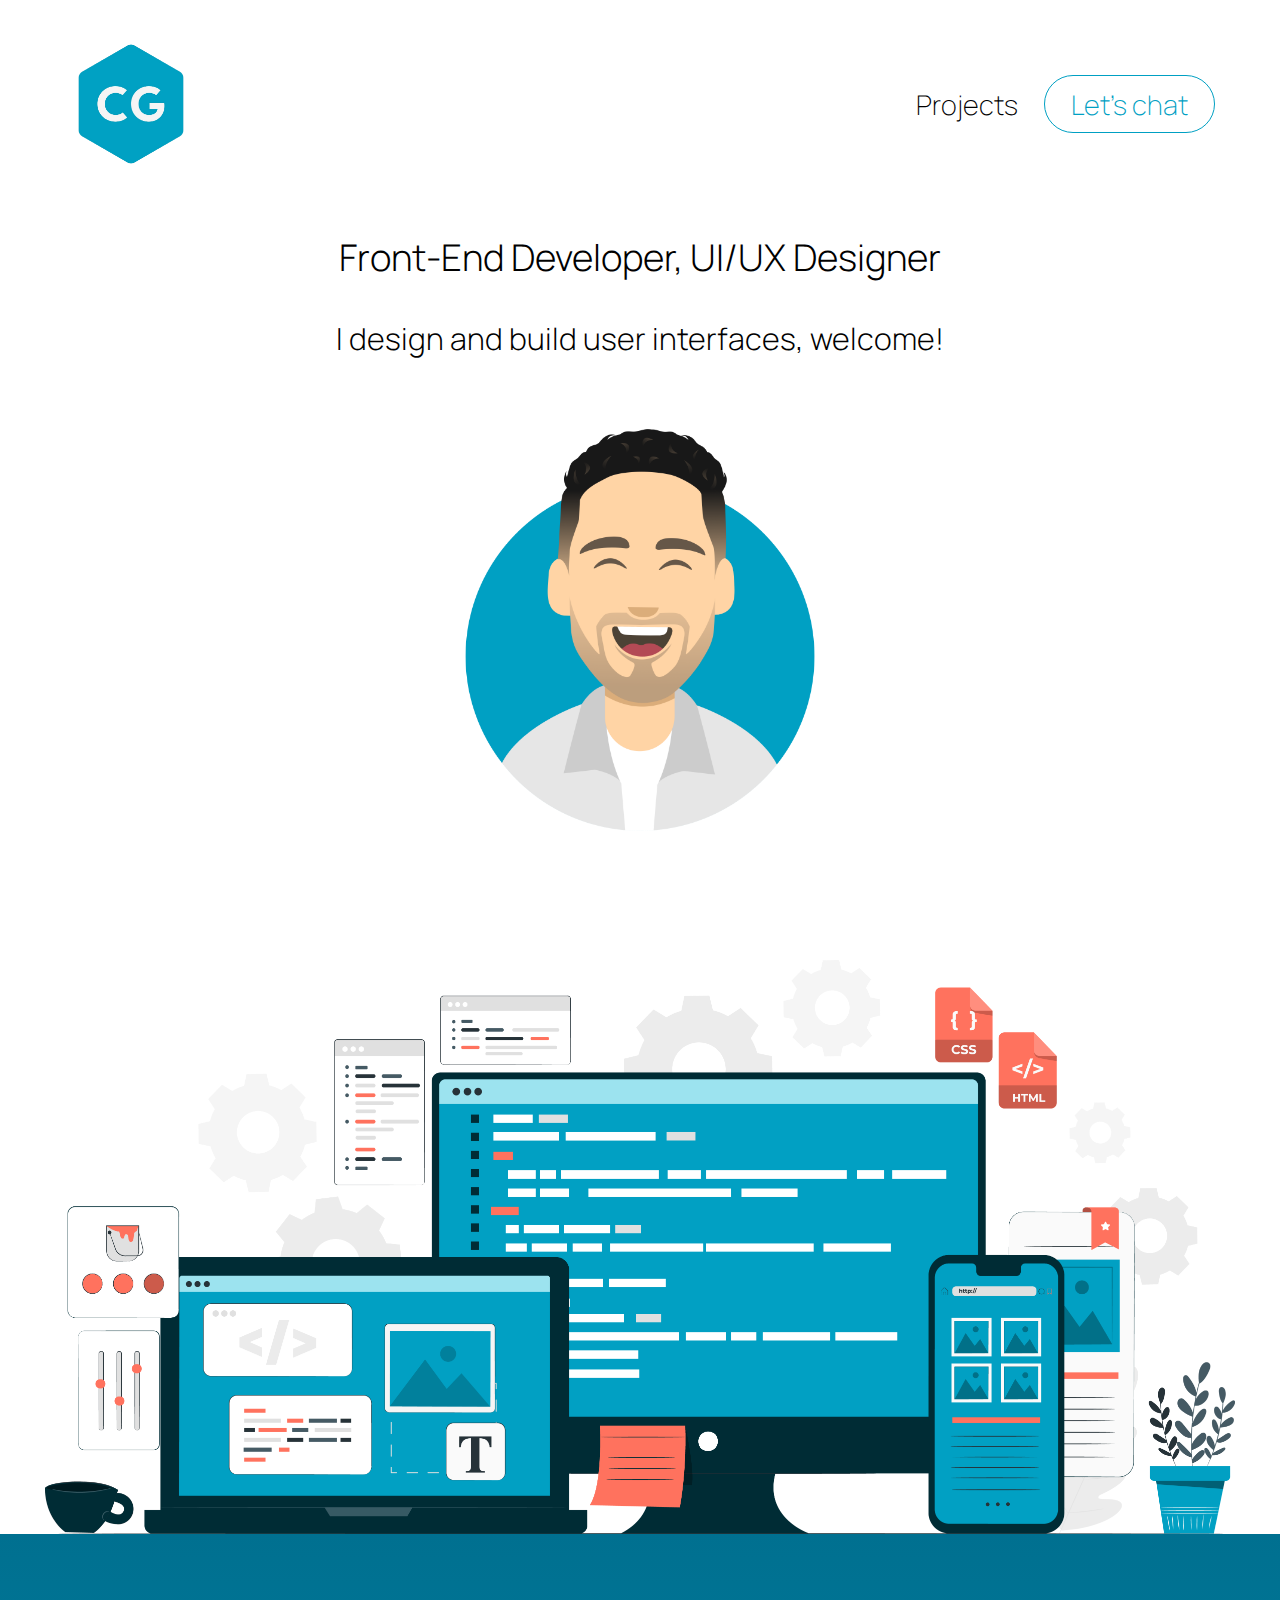
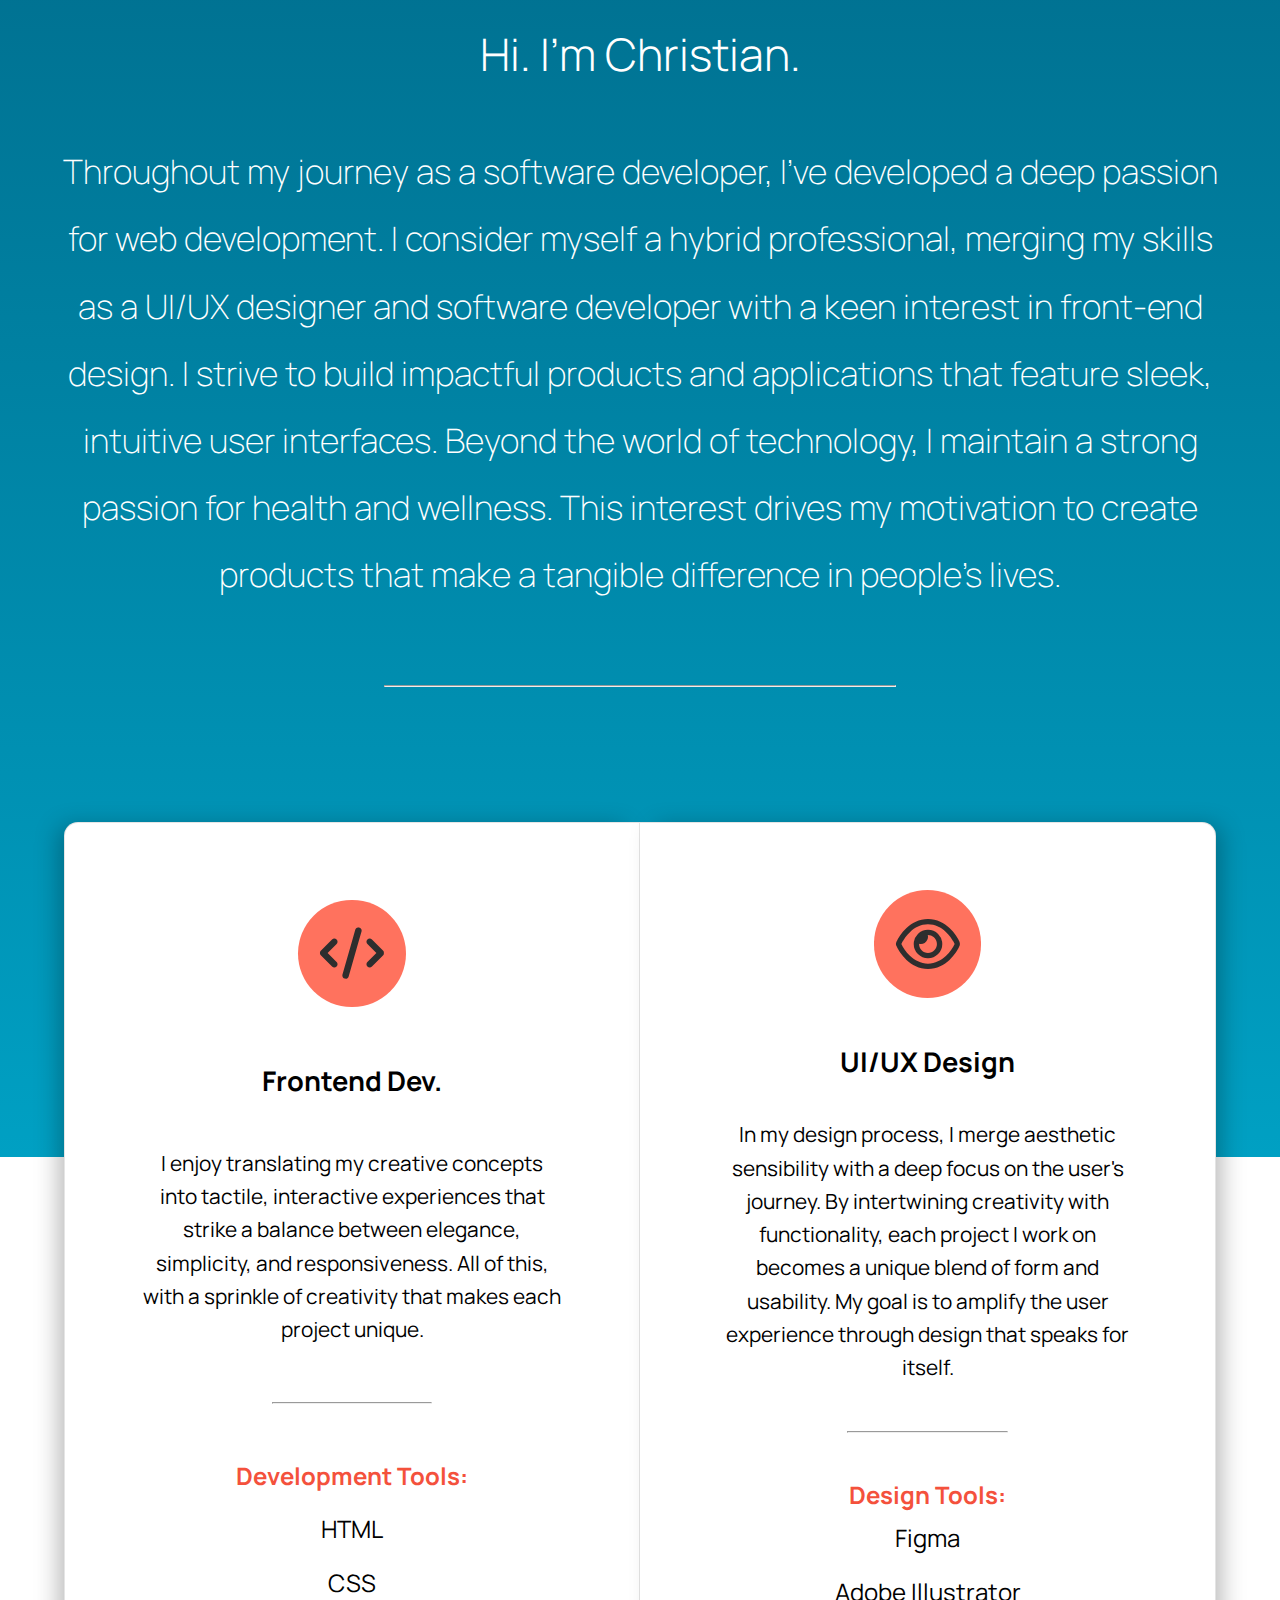
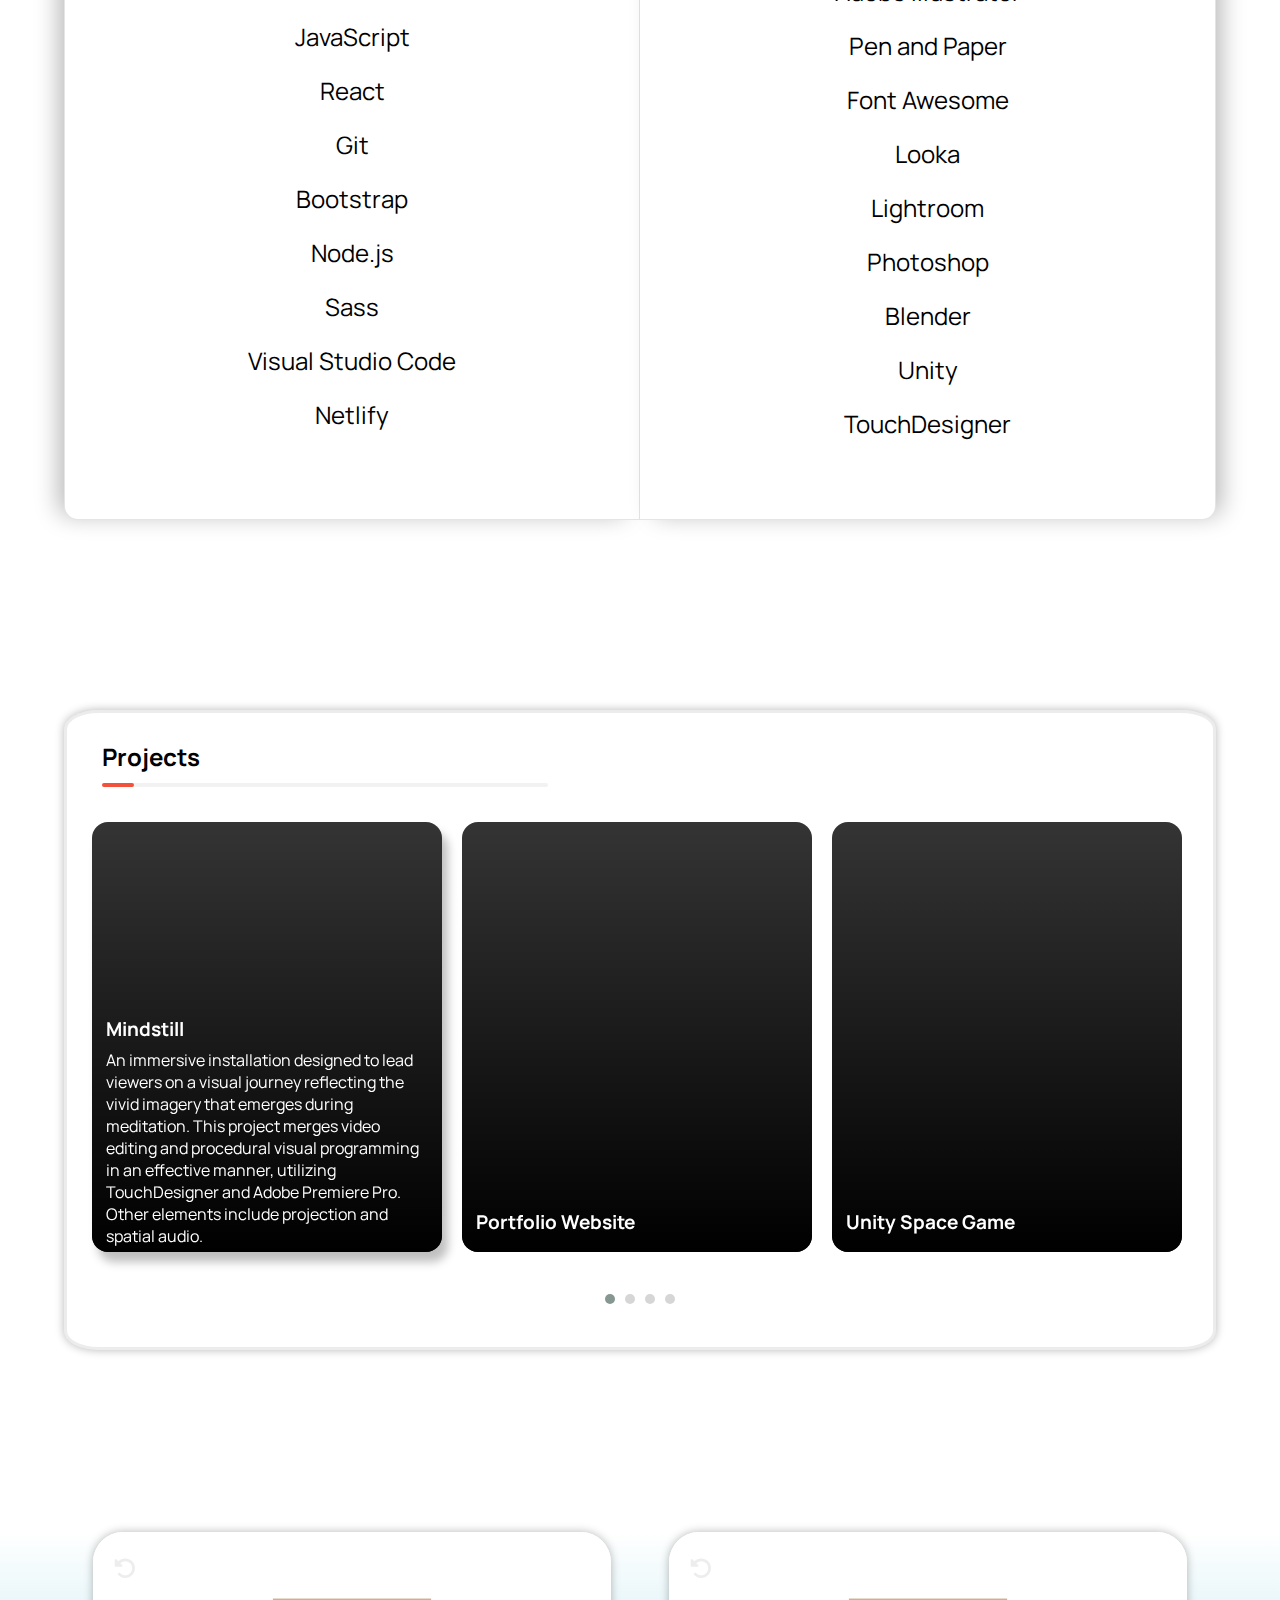
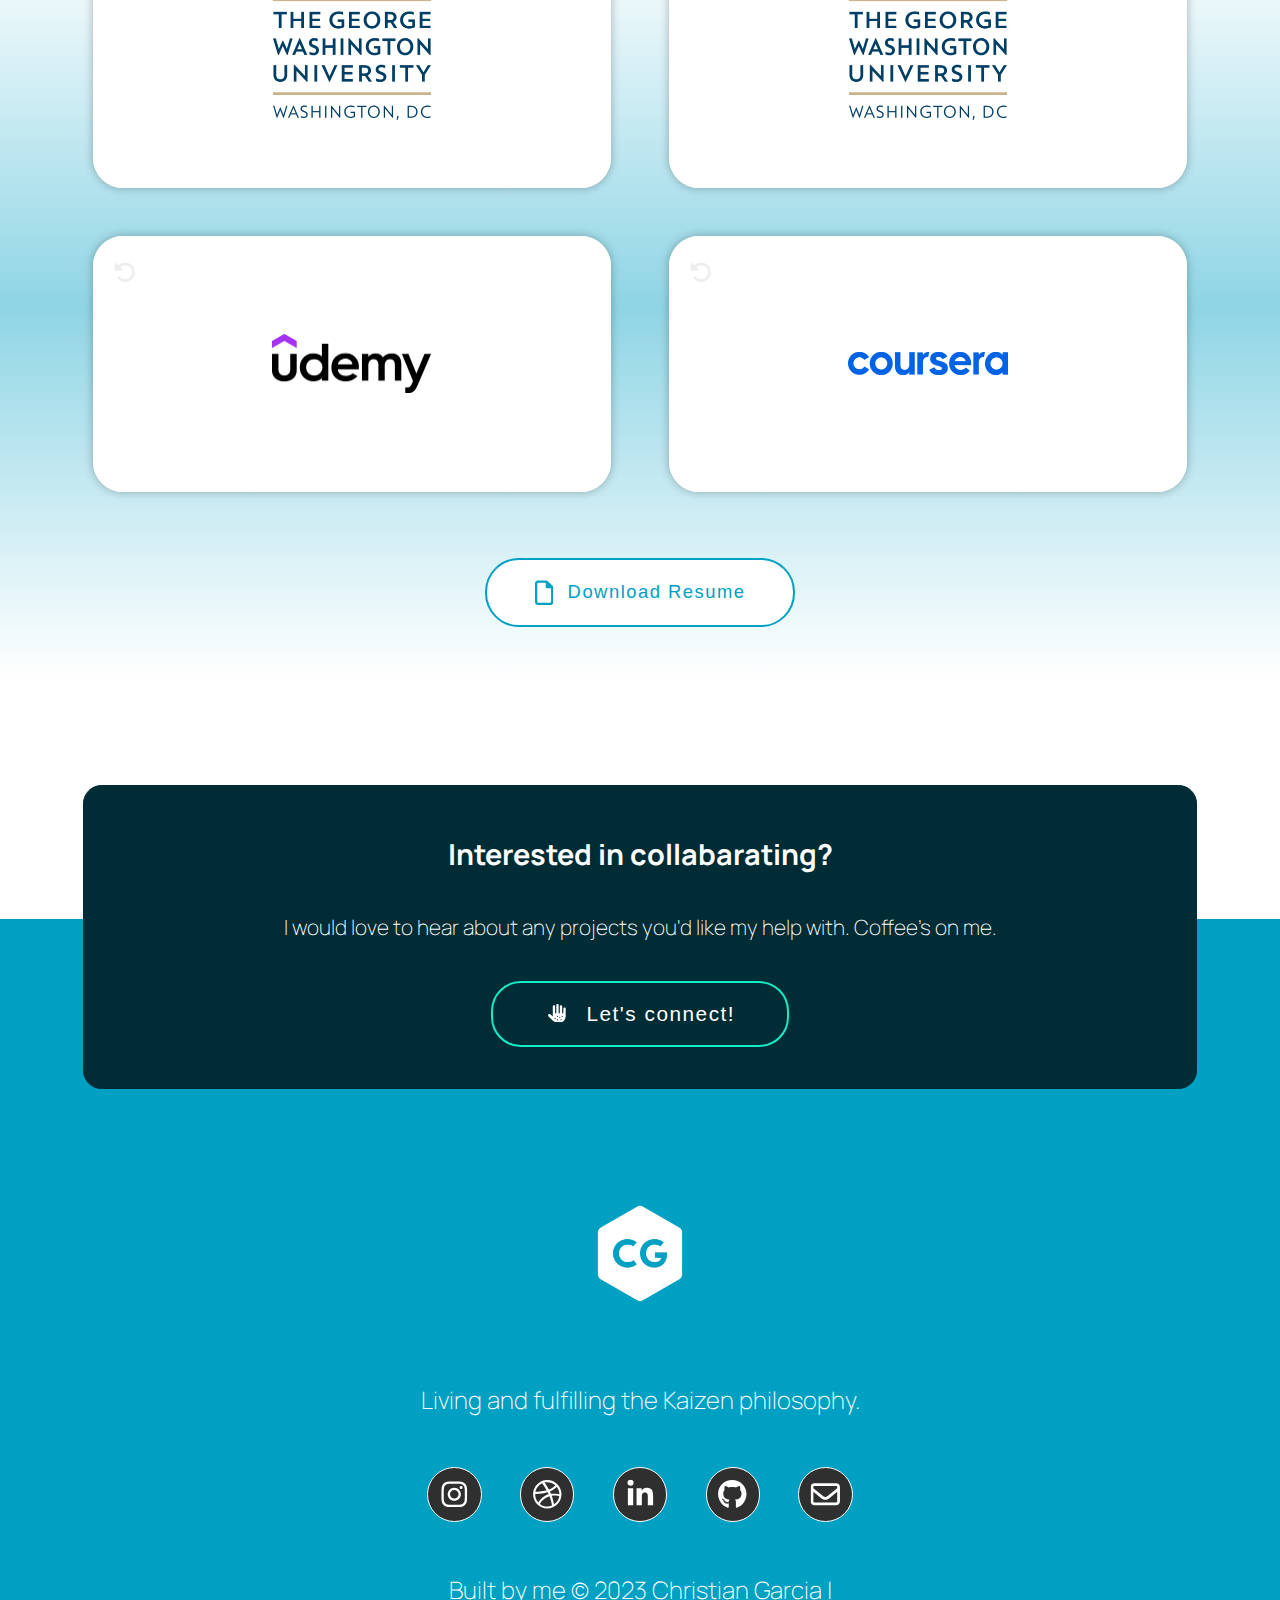
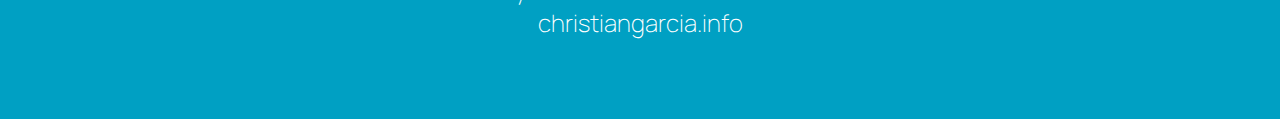
==== commit db558d23: "Project section redesigned" ====
--- a/index.html
+++ b/index.html
@@ -28,7 +28,7 @@
             </a>
         </div>        
         <div id="navigation">
-            <h3> <a id="projects-nav" href="#projects-section">Projects</a></h3>
+            <h3> <a id="projects-nav" href="#codepen-section">Projects</a></h3>
             <h3> <a id="contact-nav" href="contact.html">Let's chat</a></h3>
         </div>
     </nav>    
@@ -60,10 +60,10 @@
 
         <div class="skills-container">
             <div class="frontend-box">
-                <div class="icon-container">
+                <div class="icon-container" id="frontend-icon">
                     <svg class="icon" xmlns="http://www.w3.org/2000/svg" height="1em" viewBox="0 0 640 512"><!--! Font Awesome Free 6.4.0 by @fontawesome - https://fontawesome.com License - https://fontawesome.com/license (Commercial License) Copyright 2023 Fonticons, Inc. --><style>svg{fill:#000000}</style><path d="M392.8 1.2c-17-4.9-34.7 5-39.6 22l-128 448c-4.9 17 5 34.7 22 39.6s34.7-5 39.6-22l128-448c4.9-17-5-34.7-22-39.6zm80.6 120.1c-12.5 12.5-12.5 32.8 0 45.3L562.7 256l-89.4 89.4c-12.5 12.5-12.5 32.8 0 45.3s32.8 12.5 45.3 0l112-112c12.5-12.5 12.5-32.8 0-45.3l-112-112c-12.5-12.5-32.8-12.5-45.3 0zm-306.7 0c-12.5-12.5-32.8-12.5-45.3 0l-112 112c-12.5 12.5-12.5 32.8 0 45.3l112 112c12.5 12.5 32.8 12.5 45.3 0s12.5-32.8 0-45.3L77.3 256l89.4-89.4c12.5-12.5 12.5-32.8 0-45.3z"/></svg>
                 </div>
-                <h3>Frontend Dev.</h3>
+                <h3 id="frontend-title">Frontend Dev.</h3>
                 <p>I enjoy translating my creative concepts into tactile, interactive experiences 
                     that strike a balance between elegance, simplicity, and responsiveness. All of 
                     this, with a sprinkle of creativity that makes each project unique.</p>
@@ -84,10 +84,10 @@
             </div>
     
             <div class="uiux-box">
-                <div class="icon-container">
+                <div class="icon-container" id="uiux-icon">
                     <svg class="icon" xmlns="http://www.w3.org/2000/svg" height="1em" viewBox="0 0 576 512"><!--! Font Awesome Free 6.4.0 by @fontawesome - https://fontawesome.com License - https://fontawesome.com/license (Commercial License) Copyright 2023 Fonticons, Inc. --><style>svg{fill:#000000}</style><path d="M288 80c-65.2 0-118.8 29.6-159.9 67.7C89.6 183.5 63 226 49.4 256c13.6 30 40.2 72.5 78.6 108.3C169.2 402.4 222.8 432 288 432s118.8-29.6 159.9-67.7C486.4 328.5 513 286 526.6 256c-13.6-30-40.2-72.5-78.6-108.3C406.8 109.6 353.2 80 288 80zM95.4 112.6C142.5 68.8 207.2 32 288 32s145.5 36.8 192.6 80.6c46.8 43.5 78.1 95.4 93 131.1c3.3 7.9 3.3 16.7 0 24.6c-14.9 35.7-46.2 87.7-93 131.1C433.5 443.2 368.8 480 288 480s-145.5-36.8-192.6-80.6C48.6 356 17.3 304 2.5 268.3c-3.3-7.9-3.3-16.7 0-24.6C17.3 208 48.6 156 95.4 112.6zM288 336c44.2 0 80-35.8 80-80s-35.8-80-80-80c-.7 0-1.3 0-2 0c1.3 5.1 2 10.5 2 16c0 35.3-28.7 64-64 64c-5.5 0-10.9-.7-16-2c0 .7 0 1.3 0 2c0 44.2 35.8 80 80 80zm0-208a128 128 0 1 1 0 256 128 128 0 1 1 0-256z"/></svg>
                 </div>
-                <h3>UI/UX Design</h3>
+                <h3 id="uiux-title">UI/UX Design</h3>
                 <p>In my design process, I merge aesthetic sensibility with a deep focus on the user's journey. By intertwining creativity with functionality, each project I work on becomes a unique blend of form and usability. My goal is to amplify the user experience through design that speaks for itself.</p>
                 <hr>
                 <h4>Design Tools:</h4>
@@ -113,35 +113,37 @@
         <section class="game-section">
             <h2 class="line-title">Projects</h2>
             <div class="owl-carousel custom-carousel owl-theme">
-                <div class="item active" style="background-image: url(https://i.imgur.com/7zEpFX6.png);">
+                <div class="item active" style="background-image: url(https://i.imgur.com/MTtETNZ.png);">
                 <div class="item-desc">
                     <h3>Mindstill</h3>
-                    <p>An immersive installation designed to lead viewers on a visual journey reflecting the vivid imagery
-                that emerges during meditation. This project merges video editing and procedural visual programming in an effective manner, utilizing
-                TouchDesigner and Adobe Premiere Pro. Other elements include projection and spatial audio.</p>
-                </div>
-                </div>
-                <div class="item" style="background-image: url(https://i.imgur.com/LkVYMHB.png);">
+                    <p><a href="https://gwu.box.com/s/5bb96m1hmuh25wzqt4b4iq3b7jnjxohz" target="blank">An immersive installation designed to lead viewers on a visual journey reflecting the vivid imagery
+                    that emerges during meditation. This project merges video editing and procedural visual programming in an effective manner, utilizing
+                    TouchDesigner and Adobe Premiere Pro. Other elements include projection and spatial audio.</a></p>
+                </div>
+                </div>
+
+                <div class="item" style="background-image: url(https://i.imgur.com/eJYGZdk.png);">
+                <div class="item-desc">
+                    <h3>Portfolio Website</h3>
+                    <p><a href="https://github.com/christiangarcia-dev/frontend-portfolio.git" target="blank">Designed my personal website using hand-drawn sketches and Figma. Proceeded to build it using raw HTML, CSS, and JS. No frameworks were used throughout the development of this website.</a></p>
+                </div>
+                </div>
+
+                <div class="item" style="background-image: url(https://i.imgur.com/V8sgZts.png);">
                 <div class="item-desc">
                     <h3>Unity Space Game</h3>
                     <p>Built a three dimensional space exploration game using my own Blender models as well as imported ones. The objective of the game is to allow the user to travel through outer space and visualize planets, satellites, and cosmic phenomena.</p>
                 </div>
                 </div>
-                <div class="item" style="background-image: url(https://i.imgur.com/8s6pVph.png);">
-                    <div class="item-desc">
-                        <h3>GymPass</h3>
-                        <p>Built an Android app that acts as an intermediary that connects its users with athletic facilities for
-                temporary access. Used Google Places API, Firebase Realtime Database, and Firebase Authentication to fetch and write
-                user/place data into the database. Implemented layout designs with XML.</p>
-                    </div>
-                    </div>
-                <div class="item" style="background-image: url(https://i.imgur.com/8zqcbvD.png);">
-                <div class="item-desc">
-                    <h3>Portfolio Website</h3>
-                    <p>Designed my personal website using hand-drawn sketches and Figma. Proceeded to build it using raw HTML, CSS, and JS. No frameworks were used throughout the development of this website.</p>
-                </div>
-                </div>
-            </div>
+
+                <div class="item" style="background-image: url(https://i.imgur.com/0sUc4zI.png);">
+                <div class="item-desc">
+                    <h3>GymPass</h3>
+                    <p><a href="https://github.com/GWU-CSCI-4237-Spring-2023-classroom/project-2-christiangarcia-gw.git" target="blank">Built an Android app that acts as an intermediary that connects its users with athletic facilities for
+                    temporary access. Used Google Places API, Firebase Realtime Database, and Firebase Authentication to fetch and write
+                    user/place data into the database. Implemented layout designs with XML.</a></p>
+                </div>
+                </div>
             </div>
         </section>
     </div>
--- a/styles_res.css
+++ b/styles_res.css
@@ -63,7 +63,7 @@
 
 #projects-nav {
     display: none; 
-    /* color: #000; (add when viewport is larger than approx 425px */ 
+    color: #000; 
 }
 
 /* INITIAL AREA */ 
@@ -493,6 +493,7 @@
 
 .cta-box svg {
     width: 1em; 
+    padding-bottom: 2px;
 }
 
 .cta-box button  {
@@ -870,6 +871,7 @@
     .icon-container {
         width: 6.5em;
         height: 6.5em;
+        margin-bottom: 3em;
     }
 
     #codepen-section {
@@ -949,6 +951,10 @@
         padding-top: 6em;
     }
 
+    #logo {
+        width: 18%;
+    }
+
     #navigation h3 a {
         font-size: 1.7rem;
     }
@@ -981,12 +987,474 @@
     .skills-container {
         top: -335px;
     }
+
+    .frontend-box h3, 
+    .uiux-box h3 {
+        font-size: 1.7rem;
+    }
+
+    .frontend-box p, 
+    .uiux-box p {
+        font-size: 1.3rem;
+        line-height: 1.6em;
+    }
+
+    .frontend-box h4, 
+    .uiux-box h4 {
+        font-size: 1.5rem;
+    }
+
+    .frontend-box ul,
+    .uiux-box ul {
+        font-size: 1.5rem;
+    }
+
+    .icon-container {
+        width: 6.7em;
+        height: 6.7em;
+        margin: 3em 0;
+    }
+        
+    #codepen-section {
+        height: 40em !important;
+        margin-bottom: 7em !important;
+        width: 90% !important;
+    }
+
+    #codepen-section .game-section .item {
+        width: 350px !important;
+        height: 430px !important;
+    }
+
+    #codepen-section h2 {
+        font-size: 1.5rem !important;
+        gap: 2 !important;
+    }
+
+    #codepen-section .line-title {
+        width: 40% !important;
+        margin-left: 20px !important;
+    }
+
+    .education-section {
+        margin-top: 1em;
+    }
+
+    .card {
+        height: 16em;
+        width: 90%;
+    }
+
+    .card-icon {
+        top: 9%;
+        left: 4.7%;
+    }
+
+    .resume-button {
+        border-radius: 34px;
+    }
+
+    .resume-button a {
+        padding: 1em 2.6em;
+        font-size: 1.15rem;
+    }
+
+    .social-links-container {
+        margin: 3.2em 0;
+    }
 }
 
 /* Styles for larger laptops */
 @media screen and (min-width: 1440px) {
-    body {
-        /* ... */
-    }
-}
-
+
+    .navbar {
+        padding-top: 8em;
+    }
+
+    #logo {
+        width: 19%;
+    }
+
+    #navigation h3 a {
+        font-size: 2.1rem;
+    }
+
+    #navigation {
+        gap: 1.7em; 
+    }
+
+    .welcome-section {
+        margin-top: 160px;
+    }
+
+    .welcome-section h1 {
+        font-size: 2.8rem;
+    }
+
+    .welcome-section h2 {
+        font-size: 2.3rem;
+        margin-bottom: 2.4em;
+    }
+
+    .personal-description h2 {
+        font-size: 3.1rem;
+    }
+
+    .personal-description p {
+        font-size: 2.4rem;
+        padding: 1.7em;
+    }
+
+    .skills-container {
+        top: -400px;
+    }
+
+    .frontend-box h3, 
+    .uiux-box h3 {
+        font-size: 1.9rem;
+    }
+
+    .frontend-box p, 
+    .uiux-box p {
+        font-size: 1.5rem;
+        line-height: 1.7em;
+    }
+
+    .frontend-box h4, 
+    .uiux-box h4 {
+        font-size: 1.7rem;
+    }
+
+    .frontend-box ul,
+    .uiux-box ul {
+        font-size: 1.7rem;
+    }
+
+    .icon-container {
+        width: 6.9em;
+        height: 6.9em;
+        margin: 3em 0;
+    }
+        
+    #codepen-section {
+        height: 50em !important;
+        margin-bottom: 7em !important;
+        width: 90% !important;
+    }
+
+    #codepen-section .game-section .item {
+        width: 450px !important;
+        height: 530px !important;
+    }
+
+    #codepen-section .game-section .item-desc { 
+        padding: 0 24px 18px !important;
+    }
+
+    #codepen-section h2 {
+        font-size: 1.8rem !important;
+        margin: 40px 0 !important;
+    }
+
+    #codepen-section h3 {
+        font-size: 32px !important;
+    }
+
+    #codepen-section p {
+        font-size: 22px !important;
+    }
+
+    #codepen-section .line-title {
+        width: 40% !important;
+        margin-left: 20px !important;
+    }
+
+    .education-section {
+        margin-top: 1em;
+    }
+
+    .card {
+        height: 19em;
+        width: 90%;
+    }
+
+    .card .card-icon {
+        top: 9.5%;
+        left: 5%;
+    }
+
+    .card .card-front img {
+        width: 14em;
+        height: auto;
+    }
+
+    .resume-button {
+        border-radius: 38px;
+        margin-top: 7em;
+    }
+
+    .resume-button a {
+        padding: 1em 2.6em;
+        font-size: 1.4rem;
+    }
+
+    .cta-box {
+        display: grid;
+        grid-template-columns: 0.4fr 0.4fr 0.4fr;
+        bottom: 640px;
+    }
+
+    .cta-box h3 {
+        margin: 0 1em;
+        font-size: 2.2rem;
+        line-height: 3.3rem;
+    }
+
+    .cta-box p {
+        font-size: 1.5rem;
+        line-height: 1.6em;
+    }
+
+    .cta-box button {
+        border-radius: 38px;
+        margin: 0 1.3em;
+    }
+
+    .cta-box a {
+        font-size: 1.6rem;
+        padding: 0.9em 1.7em;
+    }
+    
+    .cta-box svg {
+        width: 1.05em;
+        height: auto;
+    }
+
+    footer {
+        height: 55em;
+    }
+
+    #logo2-wrapper {
+        scale: 2.5;
+    }
+
+    footer h4 {
+        font-size: 1.8rem;
+        width: 35%
+    }
+    .social-links-container {
+        margin: 3.2em 0;
+        width: 40%;
+    }
+
+    .social-links {
+        width: 4em;
+        height: 4em;
+        margin: 0 1.4em;
+    } 
+
+    .social-links svg {
+        scale: 0.9;
+    }
+}
+/* 
+@media  only screen and (min-device-pixel-ratio: 2), 
+    only screen and (min-resolution: 192dpi) {
+  
+    html {
+        -webkit-transform: scale(0.5);
+        -moz-transform: scale(0.5);
+        -o-transform: scale(0.5);
+        transform: scale(0.5);
+    }
+
+    .navbar {
+        padding-top: 8em;
+    }
+
+    #logo {
+        width: 19%;
+    }
+
+    #navigation h3 a {
+        font-size: 2.1rem;
+    }
+
+    #navigation {
+        gap: 1.7em; 
+    }
+
+    .welcome-section {
+        margin-top: 160px;
+    }
+
+    .welcome-section h1 {
+        font-size: 2.8rem;
+    }
+
+    .welcome-section h2 {
+        font-size: 2.3rem;
+        margin-bottom: 2.4em;
+    }
+
+    .personal-description h2 {
+        font-size: 3.1rem;
+    }
+
+    .personal-description p {
+        font-size: 2.4rem;
+        padding: 1.7em;
+    }
+
+    .skills-container {
+        top: -400px;
+    }
+
+    .frontend-box h3, 
+    .uiux-box h3 {
+        font-size: 1.9rem;
+    }
+
+    .frontend-box p, 
+    .uiux-box p {
+        font-size: 1.5rem;
+        line-height: 1.7em;
+    }
+
+    .frontend-box h4, 
+    .uiux-box h4 {
+        font-size: 1.7rem;
+    }
+
+    .frontend-box ul,
+    .uiux-box ul {
+        font-size: 1.7rem;
+    }
+
+    .icon-container {
+        width: 6.9em;
+        height: 6.9em;
+        margin: 3em 0;
+    }
+        
+    #codepen-section {
+        height: 50em !important;
+        margin-bottom: 7em !important;
+        width: 90% !important;
+    }
+
+    #codepen-section .game-section .item {
+        width: 450px !important;
+        height: 530px !important;
+    }
+
+    #codepen-section .game-section .item-desc { 
+        padding: 0 24px 18px !important;
+    }
+
+    #codepen-section h2 {
+        font-size: 1.8rem !important;
+        margin: 40px 0 !important;
+    }
+
+    #codepen-section h3 {
+        font-size: 32px !important;
+    }
+
+    #codepen-section p {
+        font-size: 22px !important;
+    }
+
+    #codepen-section .line-title {
+        width: 40% !important;
+        margin-left: 20px !important;
+    }
+
+    .education-section {
+        margin-top: 1em;
+    }
+
+    .card {
+        height: 19em;
+        width: 90%;
+    }
+
+    .card .card-icon {
+        top: 9.5%;
+        left: 5%;
+    }
+
+    .card .card-front img {
+        width: 14em;
+        height: auto;
+    }
+
+    .resume-button {
+        border-radius: 38px;
+        margin-top: 7em;
+    }
+
+    .resume-button a {
+        padding: 1em 2.6em;
+        font-size: 1.4rem;
+    }
+
+    .cta-box {
+        display: grid;
+        grid-template-columns: 0.4fr 0.4fr 0.4fr;
+        bottom: 640px;
+    }
+
+    .cta-box h3 {
+        margin: 0 1em;
+        font-size: 2.2rem;
+        line-height: 3.3rem;
+    }
+
+    .cta-box p {
+        font-size: 1.5rem;
+        line-height: 1.6em;
+    }
+
+    .cta-box button {
+        border-radius: 38px;
+        margin: 0 1.3em;
+    }
+
+    .cta-box a {
+        font-size: 1.6rem;
+        padding: 0.9em 1.7em;
+    }
+
+    .cta-box svg {
+        width: 1.05em;
+        height: auto;
+    }
+
+    footer {
+        height: 55em;
+    }
+
+    #logo2-wrapper {
+        scale: 2.5;
+    }
+
+    footer h4 {
+        font-size: 1.8rem;
+        width: 35%
+    }
+    .social-links-container {
+        margin: 3.2em 0;
+        width: 40%;
+    }
+
+    .social-links {
+        width: 4em;
+        height: 4em;
+        margin: 0 1.4em;
+    } 
+
+    .social-links svg {
+        scale: 0.9;
+    }
+} */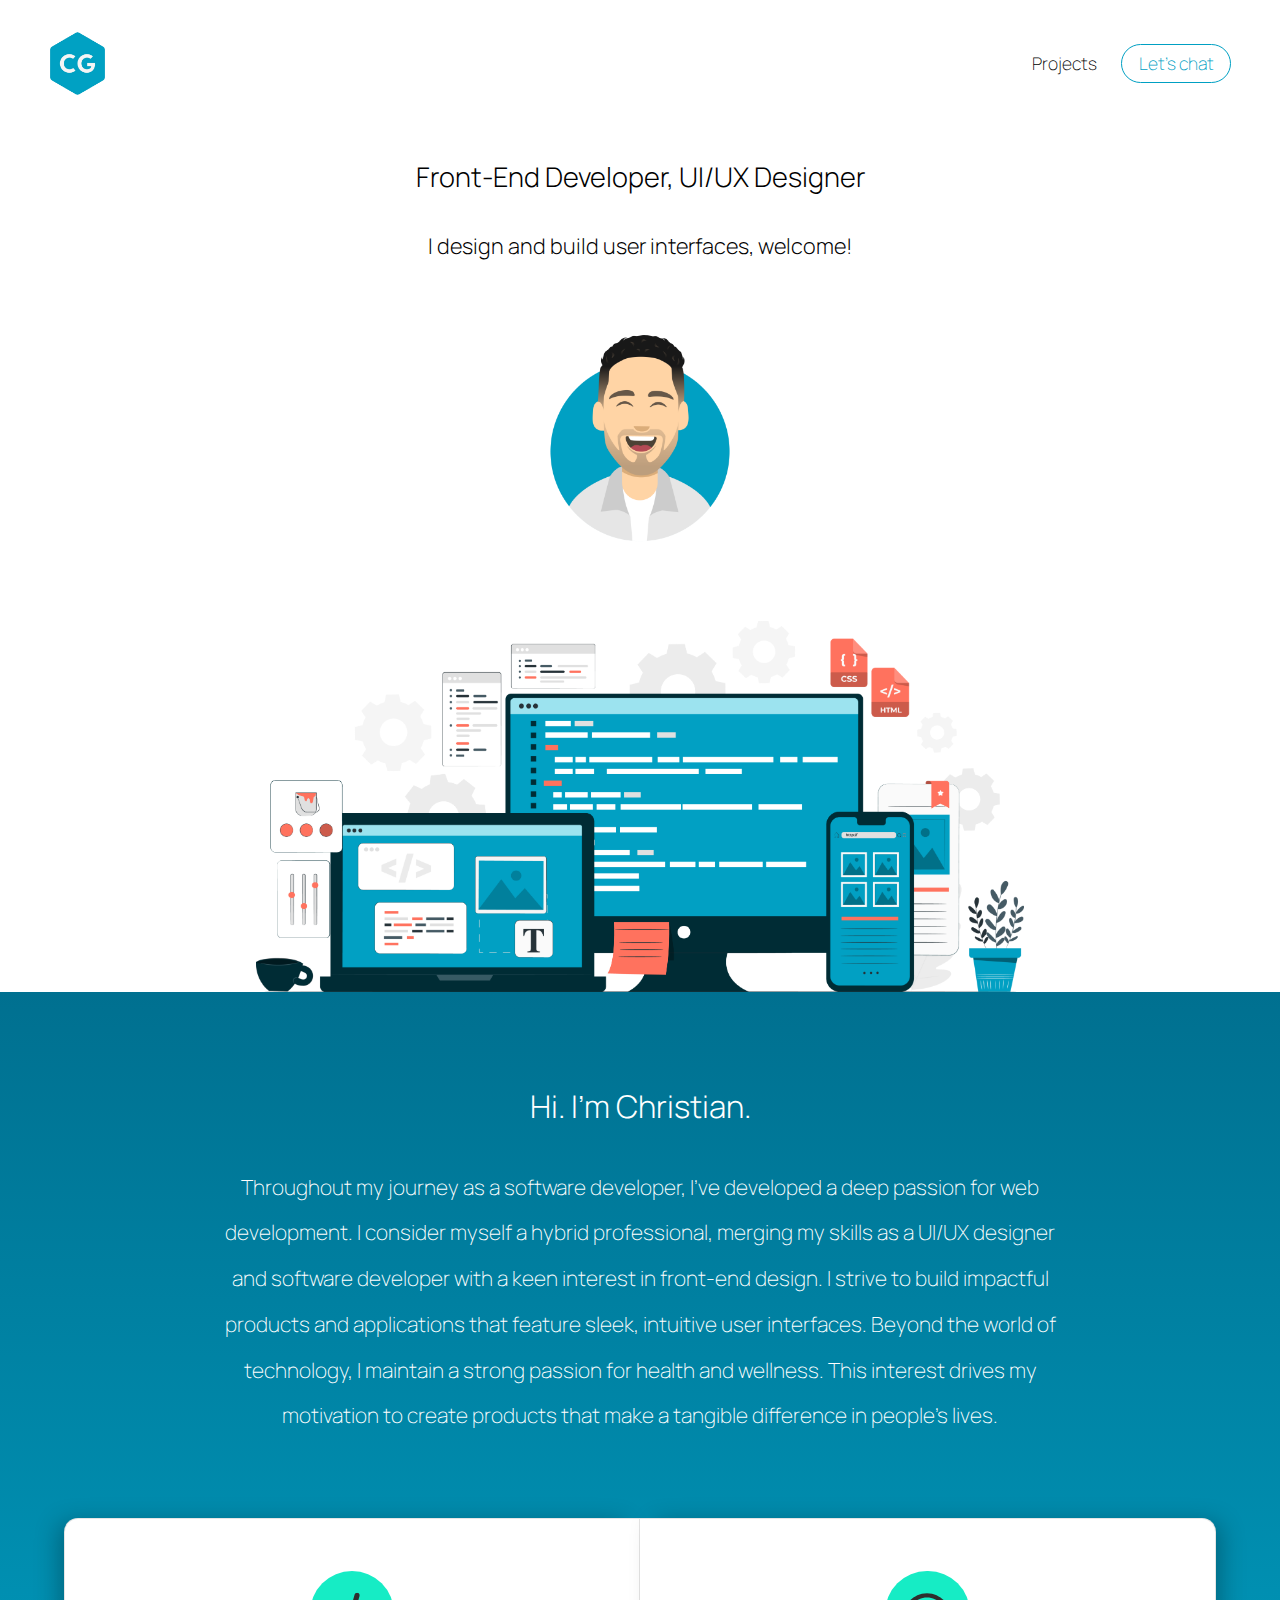
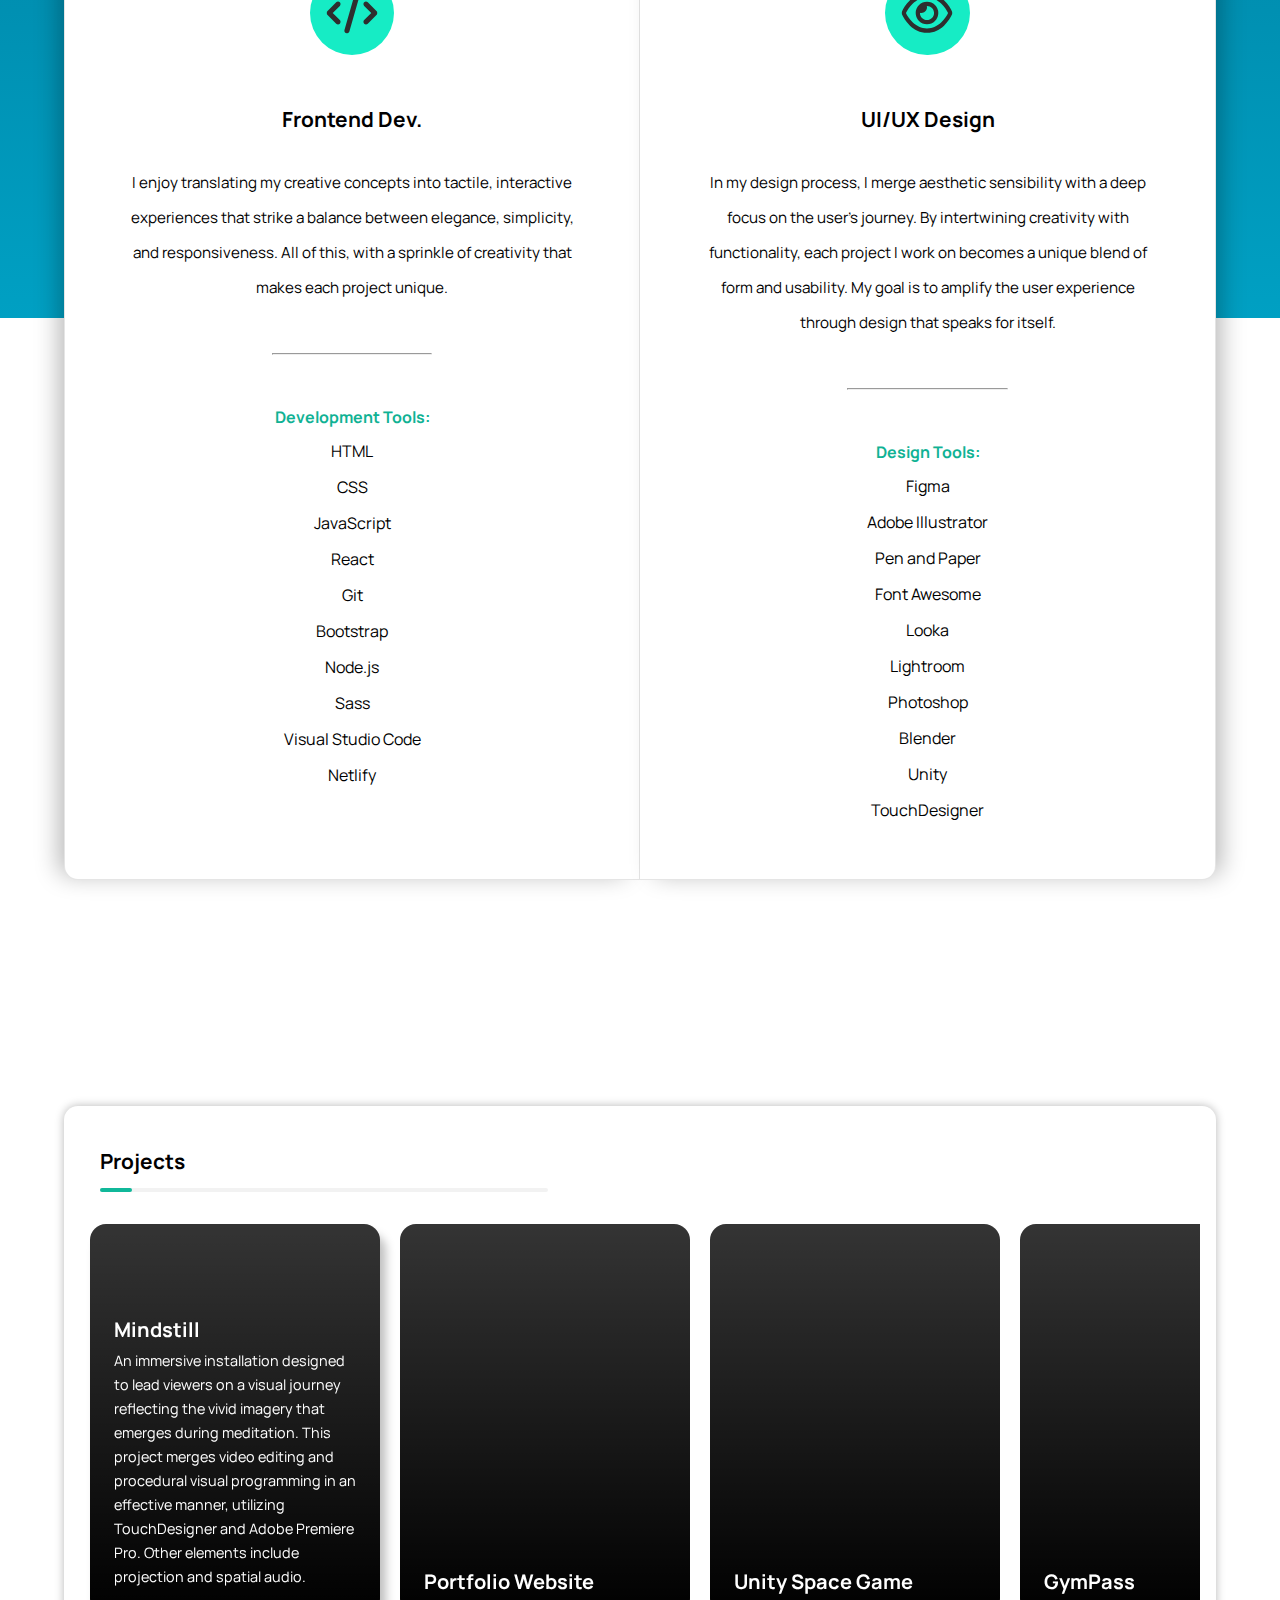
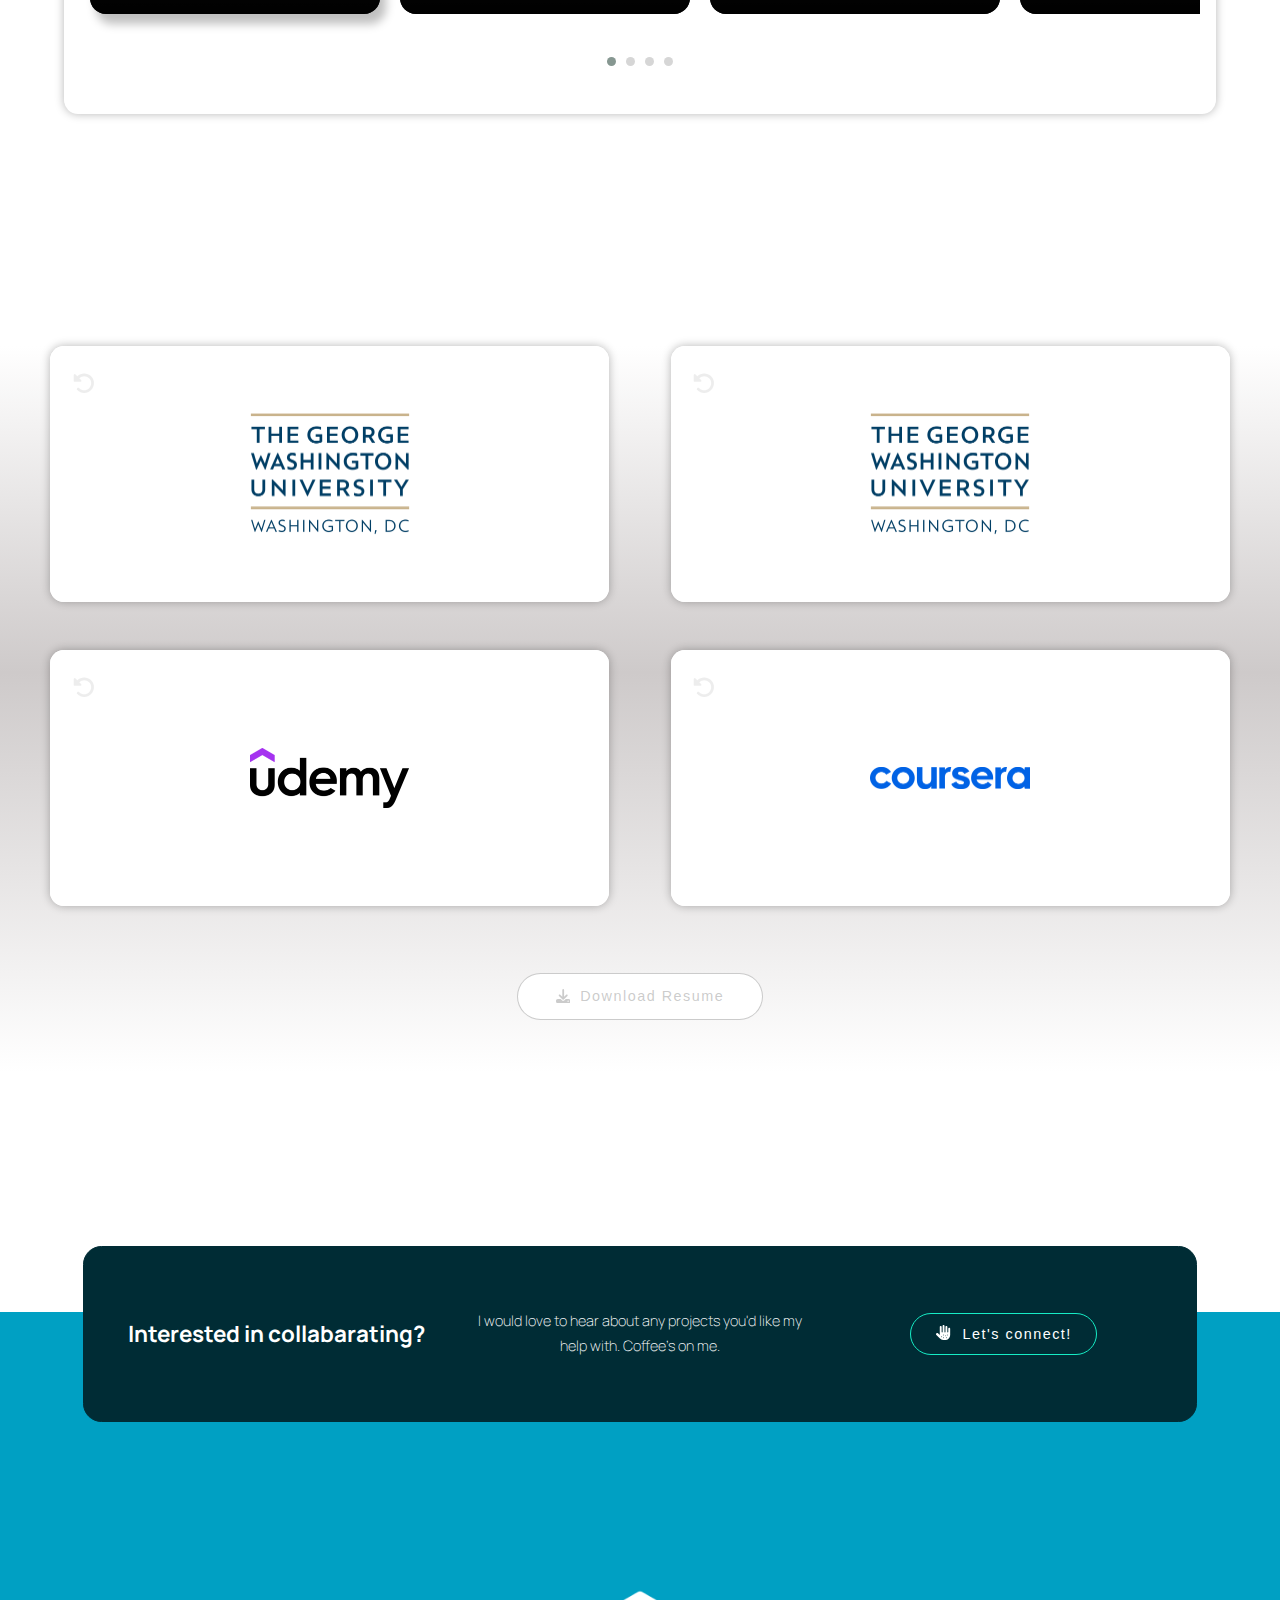
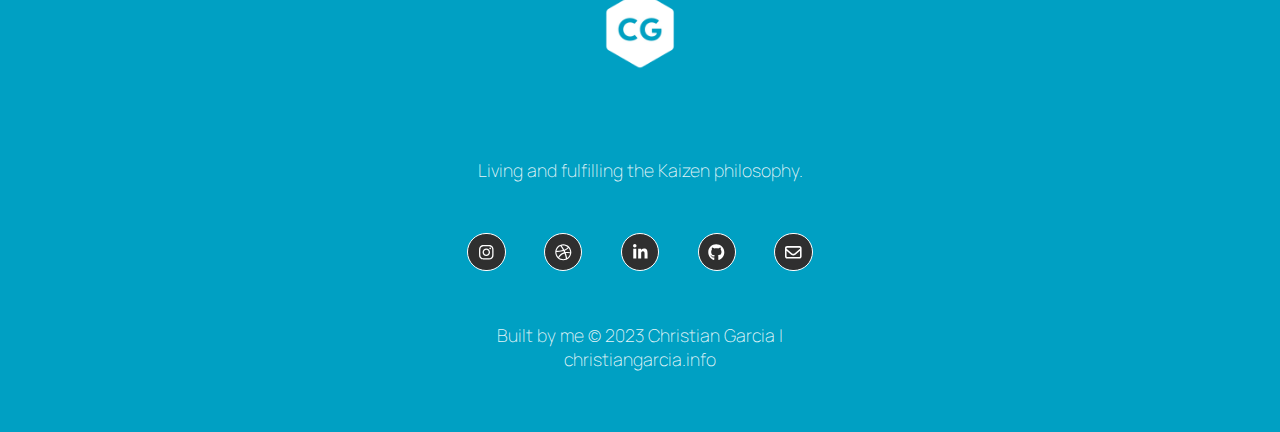
==== commit 83bda737: "Main Page Fully Responsive" ====
--- a/index.html
+++ b/index.html
@@ -4,6 +4,8 @@
     <meta charset="UTF-8">
     <meta http-equiv="X-UA-Compatible" content="IE=edge">
     <meta name="viewport" content="width=device-width, initial-scale=1.0">
+    <link rel="apple-touch-icon" sizes="180x180" href="favicon_package_v0.16 (1)/apple-touch-icon.png">
+    <link rel="icon" type="image/png" href="favicon_package_v0.16 (2)/favicon.ico" sizes="16x16">
     <link rel="stylesheet" type="text/css" href="styles_res.css">
     <link rel="stylesheet" type="text/css" href="codepen-styles.css">
     <link rel="stylesheet" href="<link rel="preconnect" href="https://fonts.googleapis.com"> 
@@ -11,13 +13,12 @@
     <link rel="preconnect" href="https://fonts.googleapis.com">
     <link rel="preconnect" href="https://fonts.gstatic.com" crossorigin>
     <link href="https://fonts.googleapis.com/css2?family=Manrope:wght@200;300;400;500;600;700;800&display=swap" rel="stylesheet">
-
     <link href="https://fonts.googleapis.com/css2?family=Kanit:ital,wght@0,100;0,200;0,300;0,400;0,500;0,600;0,700;1,100;1,200;1,300;1,400;1,500;1,600&display=swap" rel="stylesheet">
     <link rel="stylesheet" href="https://cdnjs.cloudflare.com/ajax/libs/OwlCarousel2/2.3.4/assets/owl.carousel.min.css">
     <link rel="stylesheet" href="https://cdnjs.cloudflare.com/ajax/libs/OwlCarousel2/2.3.4/assets/owl.theme.default.min.css">
 
 
-    <title>Christian Garcia - Portfolio</title>
+    <title>Christian Garcia - Web Developer</title>
 </head>
 <body>
     <!-- HOME SECTION -->
@@ -132,7 +133,7 @@
                 <div class="item" style="background-image: url(https://i.imgur.com/V8sgZts.png);">
                 <div class="item-desc">
                     <h3>Unity Space Game</h3>
-                    <p>Built a three dimensional space exploration game using my own Blender models as well as imported ones. The objective of the game is to allow the user to travel through outer space and visualize planets, satellites, and cosmic phenomena.</p>
+                    <p><a href="https://gwu.box.com/s/5twtnhyd3ohfjnietinxhq1x4azv75y2" target="blank">Built a three dimensional space exploration game using my own Blender models as well as imported ones. The objective of the game is to allow the user to travel through outer space and visualize planets, satellites, and cosmic phenomena.</a></p>
                 </div>
                 </div>
 
@@ -209,17 +210,7 @@
 
         <button class="resume-button">
             <a href="res/Christian Garcia - Resume.pdf" target="_blank" download>
-                <svg xmlns="http://www.w3.org/2000/svg" height="1.5em" viewBox="0 0 384 512">
-                    <!--! Font Awesome Free 6.4.0 by @fontawesome - https://fontawesome.com 
-                    License - https://fontawesome.com/license (Commercial License) 
-                    Copyright 2023 Fonticons, Inc. --> 
-                    <style>
-                        svg {
-                            fill: #ffffff;
-                        }
-                    </style>
-                    <path d="M320 464c8.8 0 16-7.2 16-16V160H256c-17.7 0-32-14.3-32-32V48H64c-8.8 0-16 7.2-16 16V448c0 8.8 7.2 16 16 16H320zM0 64C0 28.7 28.7 0 64 0H229.5c17 0 33.3 6.7 45.3 18.7l90.5 90.5c12 12 18.7 28.3 18.7 45.3V448c0 35.3-28.7 64-64 64H64c-35.3 0-64-28.7-64-64V64z"/>
-                </svg>
+                <svg xmlns="http://www.w3.org/2000/svg" height="1em" viewBox="0 0 512 512"><!--! Font Awesome Free 6.4.0 by @fontawesome - https://fontawesome.com License - https://fontawesome.com/license (Commercial License) Copyright 2023 Fonticons, Inc. --><style>svg{fill:#ffffff}</style><path d="M288 32c0-17.7-14.3-32-32-32s-32 14.3-32 32V274.7l-73.4-73.4c-12.5-12.5-32.8-12.5-45.3 0s-12.5 32.8 0 45.3l128 128c12.5 12.5 32.8 12.5 45.3 0l128-128c12.5-12.5 12.5-32.8 0-45.3s-32.8-12.5-45.3 0L288 274.7V32zM64 352c-35.3 0-64 28.7-64 64v32c0 35.3 28.7 64 64 64H448c35.3 0 64-28.7 64-64V416c0-35.3-28.7-64-64-64H346.5l-45.3 45.3c-25 25-65.5 25-90.5 0L165.5 352H64zm368 56a24 24 0 1 1 0 48 24 24 0 1 1 0-48z"/></svg>
                 Download Resume
             </a>
         </button>
@@ -243,8 +234,8 @@
         </div>      
     
         <footer>
-            <a id="footer-logo" href="#">
-                <div id="logo2-wrapper">
+            <a id="footer-logo">
+                <div id="logo2-wrapper" href="#">
                     <img id="logo2" src="res/logo-white-background.png" alt="logo" style="width: 90px"; height="auto">
                 </div>
             </a>
--- a/styles_res.css
+++ b/styles_res.css
@@ -16,19 +16,18 @@
     display: flex;
     justify-content: space-between;
     width: 100%; /* check if this line is necessary */ 
-    height: 7em; 
+    height: fit-content; 
     align-items: center; 
     padding: 0 1.5%; 
+    padding-top: 0.7em;
 }
 
 #logo {
-    width: 25%; 
-    min-width: 90px; 
+    width: 4em;
 }
 
 #logo img {
-    width: 100%; /* check if this line is necessary */ 
-    min-width: 90px; 
+    width: 3.5em;
     height: auto;
     display: block;
 }
@@ -40,14 +39,14 @@
 
 #navigation h3 a {
     text-decoration: none;
-    font-weight: 20;
-    font-size: 0.9rem; 
+    font-weight: 100;
+    font-size: 0.5rem; 
     padding: 0.35em 0.95em; 
 }
 
 #contact-nav {
     color: #00A0C3;
-    border: solid #00A0C3 0.09rem;
+    border: solid #00A0C3 0.04rem;
     border-radius: 1.87em;
     transition: background-color 0.2s ease, color 0.2s ease, border-color 0.2s ease;
     margin-right: 1.7em;
@@ -62,8 +61,8 @@
 }
 
 #projects-nav {
-    display: none; 
     color: #000; 
+    display: none;
 }
 
 /* INITIAL AREA */ 
@@ -73,31 +72,32 @@
     justify-content: center;
     align-items: center;
     box-sizing: border-box;
-    min-height: 38vh; 
     width: 100%; /* check if this line is necessary */ 
-    margin-top: 2vh; 
+    margin-top: 1em; 
 }
 
 .welcome-section h1 {
     text-align: center;
-    font-size: 1.3rem; 
-    font-weight: 300; 
+    font-size: 0.8rem; 
+    font-weight: 300;
     max-width: 88%;
-    margin-bottom: 3vh; 
+    margin-bottom: 1em; 
+    margin-top: 1em;
 }
 
 .welcome-section h2 {
     text-align: center;
-    font-size: 0.9rem; 
+    font-size: 0.6rem; 
     font-weight: 280; 
     max-width: 80%;
     margin-top: 1vh;
-    margin-bottom: 5vh;
+    margin-bottom: 1vh;
 }
 
 .welcome-section img {
-    width: 38%; /*check if this is okay because it's an image */ 
+    width: 24%; 
     height: auto;
+    margin-top: 2em;
 }
 
 .digital-art {
@@ -105,13 +105,13 @@
     flex-direction: row;
     align-items: center;
     justify-content: center;
-    margin-top: 12vh;
-    padding: 0 5vh;
+    margin-top: 1em; 
 }
 
 .digital-art img {
-    width: 100%;
+    width: 60%;
     height: auto;
+    margin-top: 2em;
 }
 
 /* ABOUT ME SECTION */ 
@@ -128,16 +128,17 @@
 
 .personal-description h2 {
     padding-top: 2em;
+    margin: 0.2em;
     color: #fff;
-    font-size: 1.9rem; 
+    font-size: 0.9rem; 
     font-weight: 300;
     width: 100%; /* check if this line is necessary */
 }
 
 .personal-description p {
-    padding: 1.5em 1.5em 1.5em 1.5em; 
+    padding: 1.5em 4em; 
     color: #fff;
-    font-size: 1rem;
+    font-size: 0.7rem;
     font-weight: 10;
     line-height: 200%;
 }
@@ -147,6 +148,7 @@
     margin-top: 1.4em;
     margin-bottom: 1.4em; 
     color: #fff;
+    display: none;
 }
 
 .description-skills-section {
@@ -178,8 +180,8 @@
     background-color: #FFF;
     line-height: 2em; 
     border-radius: 14px 14px 14px 14px;
-    box-shadow: 0 0 25px -5px rgba(0, 0, 0, 0.288);
-    top: -160px;
+    box-shadow: 0 0 10px rgba(0, 0, 0, 0.288);
+    top: -170px;
 }
 
 .frontend-box {
@@ -189,12 +191,11 @@
 }
 
 .icon-container {
-    width: 5.8em; 
-    height: 5.8em; 
-    min-height: 5.8em;
+    width: 4.5em; 
+    height: 4.5em; 
     border-radius: 50%; 
     position: relative; 
-    background: #ff725e; 
+    background: #16ecc5; 
     display: flex;
     align-items: center;
     justify-content: center;
@@ -222,27 +223,27 @@
 .frontend-box h3, 
 .uiux-box h3 {
     padding-bottom: 1.5em;
-    font-size: 1.16rem;
+    font-size: 1rem;
 }
 
 .frontend-box h4, 
 .uiux-box h4 {
-    color: #f4513c; 
+    color: #10b294; 
     font-weight: bold;
-    font-size: 1rem;
+    font-size: 0.85rem;
 }
 
 .frontend-box p, 
 .uiux-box p {
     padding: 0em 2.8em;
-    font-size: 1rem;
+    font-size: 0.8rem;
 }
 
 .frontend-box ul,
 .uiux-box ul {
     list-style-type: none; 
     line-height: 2.25em;
-    font-size: 1rem;
+    font-size: 0.85rem;
 }
 
 .frontend-box ul :nth-child(10),
@@ -253,9 +254,8 @@
 /* PROJECTS SECTION */ 
 #codepen-section {
     margin-top: -50px !important;
-    box-shadow: 0 2px 4px 0 rgba(0, 0, 0, 0.06), 0 4px 8px 0 rgba(0, 0, 0, 0.06), 0 10px 20px 0 rgba(0, 0, 0, 0.06), 0 14px 28px 0 rgba(0, 0, 0, 0.06);
-    border: 3px solid #c3c3c351 !important;
     width: 87% !important;
+    border-radius: 14px !important;
 }
 
 /* EDUCATION SECTION */ 
@@ -264,7 +264,7 @@
     flex-direction: column;
     align-items: center;
     justify-content: center;
-    background: linear-gradient(to top, #FFF, #009fc370, #FFF);
+    background: linear-gradient(to top, #FFF 0%, #cecaca 55%, #FFF 100%);
     height: 70em;
     width: 100%; /* check if this line is necessary */ 
     margin-top: 250px; /* restyle this on breakpoints*/
@@ -295,7 +295,7 @@
     background: #ffffff;
     width: 90%; 
     height: 15.25em;
-    border-radius: 1.87em; 
+    border-radius: 14px !important;
     box-shadow: 0 0 10px rgba(0, 0, 0, 0.288);
     position: relative;
     perspective: 1000px; 
@@ -307,7 +307,7 @@
     width: 100%; /* check if this line is necessary */ 
     height: 100%; /* check if this line is necessary */ 
     transition: opacity 0.6s ease; 
-    border-radius: 1.87em;
+    border-radius: 14px;
     display: flex;
     align-items: center;
     justify-content: center;
@@ -347,23 +347,27 @@
 
 #card1-gwu-cs .card-back {
     background: linear-gradient(to bottom, #36d1dc, #5b86e5);
+    background: #002C35;
 }
 
 #card2-gwu-ixd .card-back {
     background: linear-gradient(to bottom, #36d1dc, #5b86e5);
+    background: #002C35;
 }
 
 #card3-udemy .card-back {
     background: linear-gradient(to bottom, #36d1dc, #5b86e5);
-}
+    background: #002C35;
+}   
 
 #card4-coursera .card-back {
-    background: linear-gradient(to bottom, #36d1dc, #5b86e5);
+    background: #002C35;
 }
 
 .card-back h3,
 .card-back p {
     text-align: center; 
+    color: #FFF;
 }
 
 .card:hover .card-front {
@@ -384,37 +388,37 @@
 
 .resume-button {
     margin: 3.9em 0;
-    border: 2px solid #00A0C3;
-    border-radius: 1.87em;
+    border: 1.5px solid rgba(140, 140, 140, 0.533);
+    border-radius: 38px;
     background-color: #FFF;
     display: inline-flex; 
     justify-content: center;
     align-items: center;
-    transition: background-color 0.2s ease, color 0.2s ease, border-color 0.2s ease;
+    transition: background 0.2s ease, color 0.2s ease, border-color 0.2s ease;
 }
 
 .resume-button a {
     text-decoration: none;
-    font-size: 0.9rem;
+    font-size: 0.65rem;
     font-style: bold;
     letter-spacing: 1.5px;
-    color: #00A0C3;
+    color: rgba(140, 140, 140, 0.456);
     display: flex; 
     align-items: center; 
     padding: 0.8em 1.4em; 
-    gap: 0.8em; 
+    gap: 0.7em; 
 }
 
 .resume-button svg {
-    fill: #00A0C3; 
     width: 1em;
+    fill: rgba(140, 140, 140, 0.456)
 }
 
 .resume-button:hover,
 .resume-button:focus,
 .resume-button:active {
-    background-color: #00A0C3;
-    border-color: #00A0C3;
+    background: #002C35;
+    border-color: #002C35;
 }
 
 .resume-button:hover a,
@@ -463,7 +467,7 @@
 
 .cta-box h3 {
     color: #FFF;
-    font-size: 1.4rem;
+    font-size: 1.1rem;
     font-weight: bold;
     grid-column: unset; 
     margin-top: 0.5em;
@@ -472,7 +476,7 @@
 .cta-box p {
     color: #FFF;
     font-weight: lighter;
-    font-size: 0.9rem;
+    font-size: 0.8rem;
     line-height: 1.6rem;
     padding: 0.62em 0.62em; 
     grid-column: unset;
@@ -480,7 +484,7 @@
 
 .cta-box a {
     text-decoration: none;
-    font-size: 0.96rem;
+    font-size: 0.75rem;
     font-weight: lighter;
     letter-spacing: 1.5px;
     color: #FFF;
@@ -568,8 +572,8 @@
     display: flex;
     align-items: center;
     justify-content: center;
-    width: 2.37em;
-    height: 2.37em;
+    width: 2.27em;
+    height: 2.27em;
     padding: 0.62em;
     text-decoration: none;
     transition: transform 0.3s ease-in-out;
@@ -601,7 +605,7 @@
 }
 
 footer h4 {
-    color: #FFF;
+    color: rgba(255, 255, 255, 0.901);
     font-size: 0.9rem;
     font-weight: lighter;
     width: 18em;
@@ -612,15 +616,173 @@
 
 
 /* MEDIA QUERIES */ 
+/* Codepen styles for main css */
+@media screen and (min-width: 375px) {
+
+    #codepen-section .game-section {
+        padding: 1.5em 1em !important;
+    }
+
+    #codepen-section .game-section .item {
+        width: 250px !important;
+        height: 320px !important;
+    }
+
+    #codepen-section h2 {
+        font-size: 1.2rem !important;
+        gap: 2 !important;
+        padding-bottom: 17px !important;
+        margin-bottom: 20px !important;
+    }
+
+    #codepen-section a {
+        font-size: 0.8rem !important;
+    }
+
+    #codepen-section h3 {
+        font-size: 1.2rem !important;
+        line-height: 1 !important;
+    }
+
+    #codepen-section .line-title {
+        width: 40% !important;
+        margin-left: 20px !important;
+    }
+
+    #codepen-section .owl-theme .owl-dots .owl-dot span {
+        width: 9px !important;
+        height: 9px !important;
+    }
+
+
+    .cta-box {
+        height: 16em;
+    }
+
+    #logo2-wrapper {
+        scale: 1.3;
+    }
+}
+
 /* Styles for larger mobile screens */
 @media screen and (min-width: 426px) {
     
+    .navbar {
+        padding-top: 0.6em; 
+    }
+
     #navigation h3 a {
+        font-size: 0.55rem;
+    }
+
+    #navigation {
+        gap: 0.5em;
+    }
+
+    #projects-nav {
+        display: contents;
+    }
+
+    #logo img{
+        width: 4em;
+    }
+
+    .welcome-section img {
+        width: 25%;
+    }
+
+    .personal-description h2 {
+        font-size: 1.1rem;
+        margin-top: 0.3em;
+    }
+
+    .personal-description p {
+        padding-left: 4em;
+        padding-right: 4em;
+        font-size: 0.8rem;
+    }
+
+    .personal-description hr {
+        display: none;
+    }
+
+    .frontend-box, 
+    .uiux-box {
+        width: 87%;
+    }
+
+    .frontend-box {
+        top: -180px;
+    }
+
+    .icon-container {
+        width: 4.8em; 
+        height: 4.8em; 
+    }
+
+    .frontend-box h3,
+    .uiux-box h3 {
         font-size: 1rem;
+    }
+
+    .frontend-box p,
+    .uiux-box p {
+        font-size: 0.8rem;
+        line-height: 1.8em;
+    }
+
+    .frontend-box h4,
+    .uiux-box h4 {
+        font-size: 0.9rem;
+    }
+
+    .frontend-box ul,
+    .uiux-box ul {
+        font-size: 0.9rem;
     }
 
     #codepen-section {
         width: 87% !important;
+    }
+
+    #codepen-section .game-section {
+        padding: 1.5em 1em !important;
+    }
+
+    #codepen-section .game-section .item {
+        width: 250px !important;
+        height: 320px !important;
+    }
+
+    #codepen-section h2 {
+        font-size: 1.2rem !important;
+        gap: 2 !important;
+        padding-bottom: 17px !important;
+        margin-bottom: 20px !important;
+    }
+
+    #codepen-section a {
+        font-size: 0.8rem !important;
+    }
+
+    #codepen-section h3 {
+        font-size: 1.2rem !important;
+        line-height: 1 !important;
+    }
+
+    #codepen-section .line-title {
+        width: 40% !important;
+        margin-left: 20px !important;
+    }
+
+    #codepen-section .owl-theme .owl-dots .owl-dot span {
+        width: 9px !important;
+        height: 9px !important;
+    }
+
+    .education-section {
+        height: 73em;
+        margin-top: 205px;
     }
 
     .card .card-icon {
@@ -630,11 +792,6 @@
         width: 1.1rem;    
     }
 
-    .frontend-box, 
-    .uiux-box {
-        width: 87%;
-    }
-
     .card {
         width: 87%;
     }
@@ -661,8 +818,69 @@
         opacity: 1;
     }
 
+    .resume-button {
+        border: 1.5px solid rgba(140, 140, 140, 0.456);
+    }
+
+    .resume-button a {
+        font-size: 0.6rem;
+    }
+
+    .cta-box h3 {
+        font-size: 1.2rem;
+    }
+
+    .cta-box button {
+        border: 1.5px solid #16ecc5;
+    }
+    
+    .cta-box a {
+        font-size: 0.8rem;
+    }
+
+    #logo2-wrapper {
+        scale: 1.5;
+    }
+    
     .social-links-container {
         margin: 2.3em 0em;
+    }
+}
+
+@media screen and (min-width: 597px) {
+    
+    #logo img {
+        width: 4.5em;
+    }
+
+    #navigation h3 a {
+        font-size: 0.6rem;
+    }
+
+    .welcome-section h1 {
+        font-size: 1rem;
+    }
+
+    .welcome-section h2 {
+        font-size: 0.8rem;
+    }
+
+    .personal-description h2 {
+        font-size: 1.2rem;
+    }
+
+    .personal-description p {
+        padding-left: 4.5em;
+        padding-right: 4.5em;
+        font-size: 0.9rem;
+    }
+
+    .frontend-box {
+        top: -270px;
+    }
+
+    .resume-button a {
+        font-size: 0.7rem;
     }
 }
 
@@ -670,15 +888,19 @@
 @media screen and (min-width: 768px) {
     
     .navbar {
-        padding-top: 3em;
-    }
-
-    #logo {
-        width: 20%; 
+        padding-top: 1.8em;
+    }
+
+    #logo img {
+        width: 7em; 
     }
 
     #navigation h3 a {
-        font-size: 1.5rem;
+        font-size: 1rem;
+    }
+
+    #projects-nav {
+        display: contents;
     }
 
     #contact-nav {
@@ -686,28 +908,40 @@
     }
 
     .welcome-section {
-        margin-top: 70px;
+        margin-top: 2.3em;
     }
 
     .welcome-section h1 {
-        font-size: 1.8rem;
+        font-size: 1.4rem;
+        margin-top: 0.5em;
     }
 
     .welcome-section h2 {
-        font-size: 1.4rem;
+        font-size: 1.1rem;
     } 
 
+    .welcome-section img {
+        width: 25%;
+    }
+
     .personal-description h2 {
-        font-size: 2.3rem;
+        font-size: 1.6rem;
+        margin-top: 1em;
     }
 
     .personal-description p {
-        font-size: 1.6rem;
+        font-size: 1.1rem;
+        padding-left: 5em;
+        padding-right: 5em;
+    }
+
+    .personal-description hr {
+        display: none;
     }
 
     .icon-container {
-        width: 6em; 
-        height: 6em; 
+        width: 4.5em; 
+        height: 4.5em; 
     }
 
     .icon {
@@ -716,32 +950,38 @@
 
     .frontend-box,
     .uiux-box {
-        top: -255px;
+        top: -270px;
     }
 
     .frontend-box h3,
     .uiux-box h3 { 
-        font-size: 1.3rem;
+        font-size: 1.1rem;
     }
 
     .frontend-box h4, 
     .uiux-box h4 {
-        font-size: 1.17rem;
+        font-size: 1rem;
     }
 
     .frontend-box p, 
     .uiux-box p {
-        font-size: 1.17rem;
+        font-size: 1rem;
+        line-height: 2;
     }
 
     .frontend-box ul,
     .uiux-box ul {
-        font-size: 1.17rem;
+        font-size: 1rem;
     }
 
     #codepen-section {
-        margin-top: -75px !important;
-        width: 87%;
+        margin-top: -150px !important;
+        width: 87% !important;
+    }
+
+    .education-section {
+        height: 80em;
+        margin-top: 10em;
     }
 
     .card .card-icon {
@@ -756,7 +996,7 @@
     }
 
     .resume-button a {
-        font-size: 1.1rem;
+        font-size: 0.7rem;
         padding: 0.9em 2.5em;
     }
 
@@ -793,15 +1033,74 @@
     }
 }
 
+/* Small changes for in between tablet and small laptops */ 
+@media screen and (min-width: 880px) {
+
+    #navigation {
+        gap: 1.2em;
+    }
+    .welcome-section img {
+        width: 24%;
+        margin-top: 2.5em;
+    }
+
+    .digital-art img {
+        margin-top: 2.5em;
+    }
+
+    .frontend-box {
+        top: -295px;
+    }
+
+    .resume-button a {
+        font-size: 0.8rem;
+    }
+
+    .cta-box {
+        height: 14.5em;
+        bottom: 450px;
+    }
+
+    .cta-box h3 {
+        font-size: 1.4rem;
+    }
+
+    .cta-box p {
+        font-size: 0.9rem;
+    }
+
+    .cta-box a {
+        font-size: 0.9rem;
+    }
+
+    #logo2-wrapper {
+        scale: 1.3;
+    }
+
+    footer h4 {
+        font-size: 1rem;
+        width: 26%;
+    }
+    
+    .social-links {
+        width: 2.5em;
+        height: 2.5em;
+    }
+}
+
 /* Styles for small laptops */
 @media screen and (min-width: 992px) {
     
     .navbar {
-        padding-top: 5em;
+        padding-top: 1.2em;
+    }
+
+    #logo img {
+        width: 7em;
     }
 
     #navigation h3 a {
-        font-size: 1.65rem;
+        font-size: 1.08rem;
     }
 
     #projects-nav {
@@ -813,27 +1112,34 @@
     }
 
     .welcome-section {
-        margin-top: 100px;
+        margin-top: 2.3em;
     }
 
     .welcome-section h1 {
-        font-size: 2.2rem;
+        font-size: 1.7rem;
     }
 
     .welcome-section h2 {
-        font-size: 1.8rem;
+        font-size: 1.35rem;
     }
     
     .welcome-section img {
-        width: 35%;
+        width: 18%;
+        margin-top: 2.7em;
+    }
+
+    .digital-art img {
+        margin-top: 2.7em;
     }
 
     .personal-description h2 {
-        font-size: 2.6rem;
+        font-size: 1.6rem;
     }
 
     .personal-description p {
-        font-size: 1.9rem;
+        font-size: 1.2rem;
+        padding-left: 6.5em;
+        padding-right: 6.5em;
     }
 
     .skills-container {
@@ -843,6 +1149,7 @@
         width: 90%;
         margin: auto;
         top: -285px;
+        margin-bottom: 6em;
     }
 
     .frontend-box,
@@ -851,9 +1158,23 @@
         min-height: 0;
         position: static;
         min-height: 100%;
-        /* height: 1300px; */
         margin: 0;
-        justify-content: space-evenly;
+    }
+
+    .frontend-box p,
+    .uiux-box p {
+        font-size: 0.88rem;
+        line-height: 2.1;
+    }
+
+    .frontend-box h4,
+    .uiux-box h4 {
+        font-size: 0.9rem;
+    }
+
+    .frontend-box ul,
+    .uiux-box ul {
+        font-size: 0.9rem;
     }
 
     .frontend-box {
@@ -869,13 +1190,18 @@
     }
 
     .icon-container {
-        width: 6.5em;
-        height: 6.5em;
+        width: 5em;
+        height: 5em;
         margin-bottom: 3em;
     }
 
     #codepen-section {
         top: -70px;
+        width: 90% !important;
+    }
+
+    #codepen-section p {
+        padding-bottom: 0.5em;
     }
 
     .education-section {
@@ -886,7 +1212,13 @@
     .card-container {
         grid-template-columns: 1fr 1fr; 
         grid-template-rows: repeat(2, auto);
-        width: 90%;
+        width: 97%;
+    }
+
+    .card-back h3,
+    .card-back p
+    {
+        font-size: 0.92rem;
     }
 
     .resume-button {
@@ -894,28 +1226,45 @@
     }
 
     .cta-box {
-        bottom: 590px;
+        display: grid;
+        grid-template-columns: 0.4fr 0.4fr 0.4fr;
+        bottom: 570px;
+        height: 11em;
     }
 
     .cta-box h3 {
-        font-size: 1.8rem;
+        margin: 0 1em;
+        font-size: 1.4rem;
+        line-height: 2.2rem;
     }
 
     .cta-box p {
-        font-size: 1.3rem;
-        padding: 1em 0.62em;
+        font-size: 0.9rem;
+        line-height: 1.7em;
+    }
+
+    .cta-box button {
+        border-radius: 38px;
+        margin: 0 1.3em;
     }
 
     .cta-box a {
-        font-size: 1.3rem;
+        font-size: 0.9rem;
+        padding: 0.8em 1.7em;
+        letter-spacing: 1; /* Move to main */
+    }
+    
+    .cta-box svg {
+        width: 1.05em;
+        height: auto;
     }
 
     footer {
-        height: 50em;
+        height: 45em;
     }
 
     #logo2-wrapper{
-        scale: 2;
+        scale: 1.6;
     }
 
     #footer-logo {
@@ -925,115 +1274,154 @@
     }
 
     footer h4 {
-        font-size: 1.5rem;
-        width: 40%;
+        font-size: 1.1rem;
+        width: 30%;
     }
 
     .social-links-container {
-        margin: 2.9em 0;
+        margin: 2.8em 0;
     }
 
     .social-links {
-        width: 3.4em;
-        height: 3.4em;
+        width: 2.4em;
+        height: 2.4em;
         margin: 0 1.2em;
     } 
 
     .social-links svg {
-        scale: 0.9;
+        scale: 1;
     }
 } 
+
+@media screen and (min-width: 1080px) {
+    
+    .skills-container {
+        top: -310px;
+    }
+
+    #codepen-section {
+        top: -90px;
+    }
+}
 
 /* Styles for desktops */
 @media screen and (min-width: 1200px) {
     
     .navbar {
-        padding-top: 6em;
-    }
-
-    #logo {
-        width: 18%;
+        padding-top: 1.2em;
+    }
+
+    #logo img {
+        width: 7.3em;
     }
 
     #navigation h3 a {
+        font-size: 1.09rem;
+    }
+
+    #navigation {
+        gap: 1.5em; 
+    }
+
+    .welcome-section {
+        margin-top: 2.3em;
+    }
+
+    .welcome-section h1 {
         font-size: 1.7rem;
     }
 
-    #navigation {
-        gap: 1.6em; 
-    }
-
-    .welcome-section {
-        margin-top: 120px;
-    }
-
-    .welcome-section h1 {
-        font-size: 2.3rem;
-    }
-
     .welcome-section h2 {
-        font-size: 1.9rem;
+        font-size: 1.35rem;
+    }
+
+    .welcome-section img {
+        margin-top: 3.3em;
+    }
+
+    .digital-art img {
+        margin-top: 3.3em;
     }
 
     .personal-description h2 {
-        font-size: 2.8rem;
+        font-size: 1.95rem;
     }
 
     .personal-description p {
-        font-size: 2.1rem;
-        padding: 1.6em;
+        font-size: 1.3rem;
+        padding-left: 10em;
+        padding-right: 10em;
+        line-height: 2.2;
     }
 
     .skills-container {
-        top: -335px;
+        top: -400px;
+    }
+
+    .icon-container {
+        width: 5.3em;
+        height: 5.3em;
+        margin-bottom: 3em;
     }
 
     .frontend-box h3, 
     .uiux-box h3 {
-        font-size: 1.7rem;
-    }
-
-    .frontend-box p, 
+        font-size: 1.3rem;
+    }
+
+    .frontend-box p,
     .uiux-box p {
-        font-size: 1.3rem;
-        line-height: 1.6em;
-    }
-
-    .frontend-box h4, 
+        font-size: 0.95rem;
+        line-height: 2.3;
+    }
+
+    .frontend-box h4,
     .uiux-box h4 {
-        font-size: 1.5rem;
+        font-size: 1rem;
     }
 
     .frontend-box ul,
     .uiux-box ul {
-        font-size: 1.5rem;
-    }
-
-    .icon-container {
-        width: 6.7em;
-        height: 6.7em;
-        margin: 3em 0;
+        font-size: 1rem;
     }
         
     #codepen-section {
-        height: 40em !important;
+        height: 38em !important;
         margin-bottom: 7em !important;
         width: 90% !important;
+        top: -120px;
     }
 
     #codepen-section .game-section .item {
-        width: 350px !important;
-        height: 430px !important;
+        width: 290px !important;
+        height: 390px !important;
+    }
+
+    #codepen-section .game-section .item-desc { 
+        padding: 0 24px 18px !important;
     }
 
     #codepen-section h2 {
-        font-size: 1.5rem !important;
-        gap: 2 !important;
+        font-size: 1.3rem !important;
+        margin: 17px 0 !important;
+    }
+
+    #codepen-section h3 {
+        font-size: 20px !important;
+    }
+
+    #codepen-section p {
+        line-height: 1.5 !important;
+    }
+
+    #codepen-section a {
+        font-size: 0.9rem !important;
     }
 
     #codepen-section .line-title {
         width: 40% !important;
         margin-left: 20px !important;
+        
     }
 
     .education-section {
@@ -1056,7 +1444,7 @@
 
     .resume-button a {
         padding: 1em 2.6em;
-        font-size: 1.15rem;
+        font-size: 0.9rem;
     }
 
     .social-links-container {
@@ -1068,15 +1456,19 @@
 @media screen and (min-width: 1440px) {
 
     .navbar {
-        padding-top: 8em;
+        padding-top: 2em;
     }
 
     #logo {
-        width: 19%;
+        width: 45em;
+    }
+
+    #logo img {
+        width: 7.5em;
     }
 
     #navigation h3 a {
-        font-size: 2.1rem;
+        font-size: 1.2rem;
     }
 
     #navigation {
@@ -1084,67 +1476,92 @@
     }
 
     .welcome-section {
-        margin-top: 160px;
+        margin-top: 2em;
     }
 
     .welcome-section h1 {
-        font-size: 2.8rem;
+        font-size: 2.3rem;
+        width: 75%;
+        margin-bottom: 0.5em;
     }
 
     .welcome-section h2 {
-        font-size: 2.3rem;
+        font-size: 1.6rem;
         margin-bottom: 2.4em;
     }
 
+    .welcome-section img {
+        width: 17em;
+        margin-bottom: 1em;
+    }
+
     .personal-description h2 {
-        font-size: 3.1rem;
+        font-size: 1.8rem;
+        font-weight: bold;
+        margin-top: 2em;
     }
 
     .personal-description p {
-        font-size: 2.4rem;
-        padding: 1.7em;
+        font-size: 1.2rem;
+        padding: 1em 15em 0em 15em;
+        margin-bottom: 2em;
+    }
+
+    .personal-description hr {
+        display: none;
     }
 
     .skills-container {
-        top: -400px;
+        top: -420px;
+        width: 70%;
+    }
+
+    .frontend-box,
+    .uiux-box {
+        width: 100%;
     }
 
     .frontend-box h3, 
     .uiux-box h3 {
-        font-size: 1.9rem;
+        font-size: 1.3rem;
     }
 
     .frontend-box p, 
     .uiux-box p {
-        font-size: 1.5rem;
+        font-size: 1rem;
         line-height: 1.7em;
     }
 
     .frontend-box h4, 
     .uiux-box h4 {
-        font-size: 1.7rem;
+        font-size: 0.9rem;
     }
 
     .frontend-box ul,
     .uiux-box ul {
-        font-size: 1.7rem;
+        font-size: 0.9rem;
     }
 
     .icon-container {
-        width: 6.9em;
-        height: 6.9em;
-        margin: 3em 0;
+        width: 5em;
+        height: 5em;
+        margin: 3em 0; 
+    }
+
+    .icon {
+        width: 50%;
     }
         
     #codepen-section {
-        height: 50em !important;
+        top: -125px !important;
+        height: 37em !important;
         margin-bottom: 7em !important;
-        width: 90% !important;
+        width: 70% !important;
     }
 
     #codepen-section .game-section .item {
-        width: 450px !important;
-        height: 530px !important;
+        width: 300px !important;
+        height: 370px !important;
     }
 
     #codepen-section .game-section .item-desc { 
@@ -1152,16 +1569,16 @@
     }
 
     #codepen-section h2 {
-        font-size: 1.8rem !important;
-        margin: 40px 0 !important;
+        font-size: 1.4rem !important;
+        margin: 17px 0 !important;
     }
 
     #codepen-section h3 {
-        font-size: 32px !important;
+        font-size: 20px !important;
     }
 
     #codepen-section p {
-        font-size: 22px !important;
+        font-size: 14px !important;
     }
 
     #codepen-section .line-title {
@@ -1169,6 +1586,10 @@
         margin-left: 20px !important;
     }
 
+    .card-container {
+        width: 74%;
+    }
+
     .education-section {
         margin-top: 1em;
     }
@@ -1184,35 +1605,52 @@
     }
 
     .card .card-front img {
-        width: 14em;
+        width: 12em;
         height: auto;
     }
 
+    .card-back h3 {
+        font-size: 1rem;
+    }
+
+    .card-back p {
+        font-size: 1rem;
+    }
+
     .resume-button {
-        border-radius: 38px;
-        margin-top: 7em;
+        border-radius: 30px; /* Move to main */ 
+        border-color: rgba(140, 140, 140, 0.456); /* Move to main */ 
     }
 
     .resume-button a {
         padding: 1em 2.6em;
-        font-size: 1.4rem;
+        font-size: 0.8rem;
+        letter-spacing: normal; /* Move to main */ 
+        font-weight: 600; /* Move to main */ 
+        color: rgb(140, 140, 140); /* Move to main */ 
+    }
+
+    .resume-button svg {
+        fill: rgb(140, 140, 140); /* Move to main */ 
+        margin-bottom: 0.2em; /* Move to main */ 
     }
 
     .cta-box {
         display: grid;
         grid-template-columns: 0.4fr 0.4fr 0.4fr;
-        bottom: 640px;
+        bottom: 550px;
+        height: 11em;
     }
 
     .cta-box h3 {
         margin: 0 1em;
-        font-size: 2.2rem;
-        line-height: 3.3rem;
+        font-size: 1.6rem;
+        line-height: 2.2rem;
     }
 
     .cta-box p {
-        font-size: 1.5rem;
-        line-height: 1.6em;
+        font-size: 1rem;
+        line-height: 1.7em;
     }
 
     .cta-box button {
@@ -1221,8 +1659,9 @@
     }
 
     .cta-box a {
-        font-size: 1.6rem;
-        padding: 0.9em 1.7em;
+        font-size: 1.1rem;
+        padding: 0.8em 1.7em;
+        letter-spacing: 1; /* Move to main */
     }
     
     .cta-box svg {
@@ -1231,230 +1670,54 @@
     }
 
     footer {
-        height: 55em;
+        height: 43em;
     }
 
     #logo2-wrapper {
-        scale: 2.5;
+        scale: 1.8;
     }
 
     footer h4 {
-        font-size: 1.8rem;
-        width: 35%
-    }
+        font-size: 1.1rem;
+        width: 22%;
+    }
+
     .social-links-container {
         margin: 3.2em 0;
-        width: 40%;
+        width: 27%;
     }
 
     .social-links {
-        width: 4em;
-        height: 4em;
-        margin: 0 1.4em;
+        width: 2.4em;
+        height: 2.4em;
+        margin: 0 1.2em;
     } 
 
     .social-links svg {
-        scale: 0.9;
-    }
-}
-/* 
-@media  only screen and (min-device-pixel-ratio: 2), 
-    only screen and (min-resolution: 192dpi) {
-  
-    html {
-        -webkit-transform: scale(0.5);
-        -moz-transform: scale(0.5);
-        -o-transform: scale(0.5);
-        transform: scale(0.5);
-    }
-
-    .navbar {
-        padding-top: 8em;
-    }
-
-    #logo {
-        width: 19%;
-    }
-
-    #navigation h3 a {
-        font-size: 2.1rem;
-    }
-
-    #navigation {
-        gap: 1.7em; 
-    }
-
-    .welcome-section {
-        margin-top: 160px;
-    }
-
-    .welcome-section h1 {
-        font-size: 2.8rem;
-    }
-
-    .welcome-section h2 {
-        font-size: 2.3rem;
-        margin-bottom: 2.4em;
-    }
-
-    .personal-description h2 {
-        font-size: 3.1rem;
-    }
-
-    .personal-description p {
-        font-size: 2.4rem;
-        padding: 1.7em;
-    }
-
-    .skills-container {
-        top: -400px;
-    }
-
-    .frontend-box h3, 
-    .uiux-box h3 {
-        font-size: 1.9rem;
-    }
-
-    .frontend-box p, 
-    .uiux-box p {
-        font-size: 1.5rem;
-        line-height: 1.7em;
-    }
-
-    .frontend-box h4, 
-    .uiux-box h4 {
-        font-size: 1.7rem;
-    }
-
-    .frontend-box ul,
-    .uiux-box ul {
-        font-size: 1.7rem;
-    }
-
-    .icon-container {
-        width: 6.9em;
-        height: 6.9em;
-        margin: 3em 0;
-    }
-        
-    #codepen-section {
-        height: 50em !important;
-        margin-bottom: 7em !important;
-        width: 90% !important;
-    }
-
-    #codepen-section .game-section .item {
-        width: 450px !important;
-        height: 530px !important;
-    }
-
-    #codepen-section .game-section .item-desc { 
-        padding: 0 24px 18px !important;
-    }
-
-    #codepen-section h2 {
-        font-size: 1.8rem !important;
-        margin: 40px 0 !important;
-    }
-
-    #codepen-section h3 {
-        font-size: 32px !important;
-    }
-
-    #codepen-section p {
-        font-size: 22px !important;
-    }
-
-    #codepen-section .line-title {
-        width: 40% !important;
-        margin-left: 20px !important;
-    }
-
-    .education-section {
-        margin-top: 1em;
-    }
-
-    .card {
-        height: 19em;
-        width: 90%;
-    }
-
-    .card .card-icon {
-        top: 9.5%;
-        left: 5%;
-    }
-
-    .card .card-front img {
-        width: 14em;
-        height: auto;
-    }
-
-    .resume-button {
-        border-radius: 38px;
-        margin-top: 7em;
-    }
-
-    .resume-button a {
-        padding: 1em 2.6em;
-        font-size: 1.4rem;
-    }
-
-    .cta-box {
-        display: grid;
-        grid-template-columns: 0.4fr 0.4fr 0.4fr;
-        bottom: 640px;
-    }
-
-    .cta-box h3 {
-        margin: 0 1em;
-        font-size: 2.2rem;
-        line-height: 3.3rem;
-    }
-
-    .cta-box p {
-        font-size: 1.5rem;
-        line-height: 1.6em;
-    }
-
-    .cta-box button {
-        border-radius: 38px;
-        margin: 0 1.3em;
-    }
-
-    .cta-box a {
-        font-size: 1.6rem;
-        padding: 0.9em 1.7em;
-    }
-
-    .cta-box svg {
-        width: 1.05em;
-        height: auto;
-    }
-
-    footer {
-        height: 55em;
-    }
-
-    #logo2-wrapper {
-        scale: 2.5;
-    }
-
-    footer h4 {
-        font-size: 1.8rem;
-        width: 35%
-    }
-    .social-links-container {
-        margin: 3.2em 0;
-        width: 40%;
-    }
-
-    .social-links {
-        width: 4em;
-        height: 4em;
-        margin: 0 1.4em;
-    } 
-
-    .social-links svg {
-        scale: 0.9;
-    }
-} */+        scale: 1.1;
+    }
+}
+
+
+
+/* 1.3 dpr */
+@media 
+(-webkit-min-device-pixel-ratio: 1.3), 
+(min-resolution: 124.8dpi){ 
+    /* Retina-specific stuff here */
+    
+}
+
+/* 1.5 dpr */
+@media 
+(-webkit-min-device-pixel-ratio: 1.5), 
+(min-resolution: 144dpi){ 
+    /* Retina-specific stuff here */
+
+}
+
+@media 
+(-webkit-min-device-pixel-ratio: 2), 
+(min-resolution: 192dpi) { 
+    /* Retina-specific stuff here */
+}--- a/codepen-styles.css
+++ b/codepen-styles.css
@@ -45,7 +45,7 @@
 }
 
 #codepen-section a:hover {
-  color: #e73700;
+  color: #ffffff93;
 }
 
 #codepen-section h2 {
@@ -91,7 +91,7 @@
 
 #codepen-section .line-title::after {
   width: 32px;
-  background: #f4513c;
+  background: #10b89a;
 }
 
 /* Middle section CSS Start */
@@ -172,7 +172,6 @@
 #codepen-section {
     margin: 0 auto; 
     width: 71%;
-    border: 1px solid rgba(124, 124, 124, 0.2);
     box-shadow: 0 0 10px rgba(0, 0, 0, 0.288);
     border-radius: 3%;
   
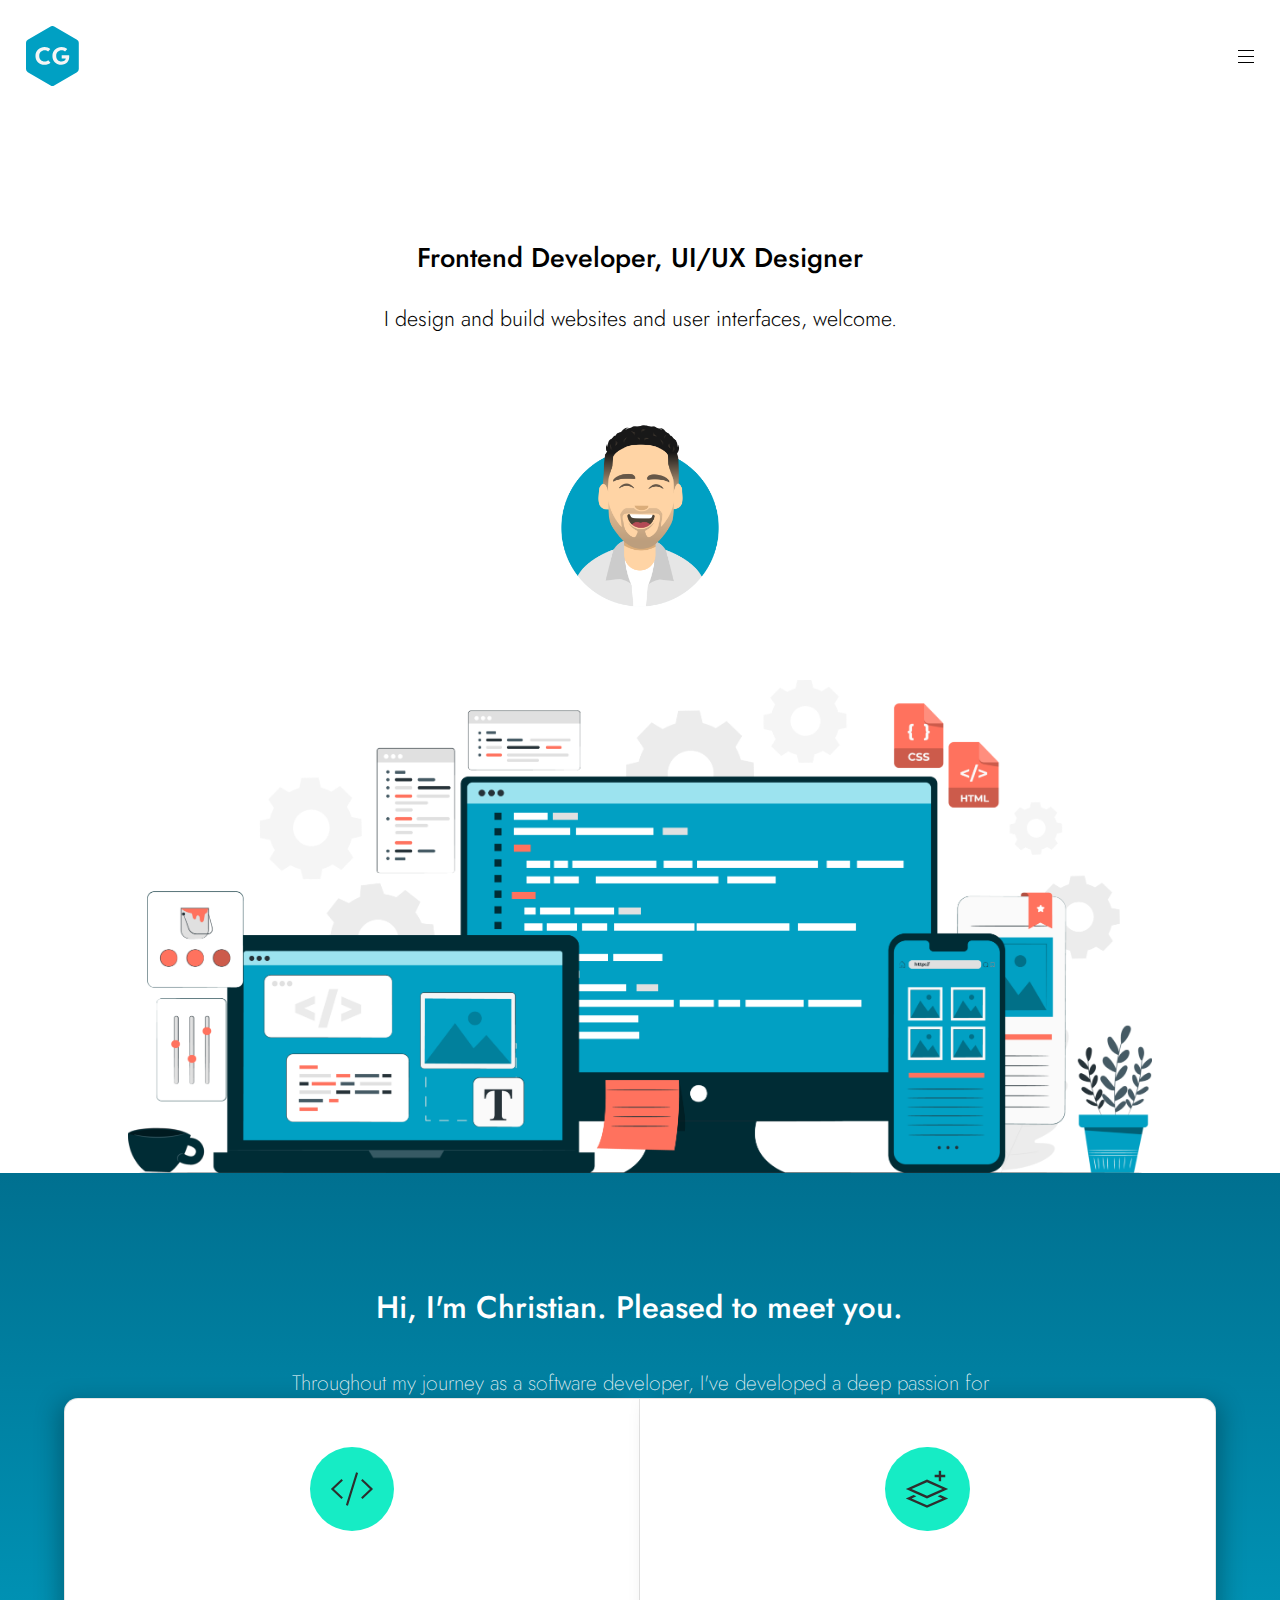
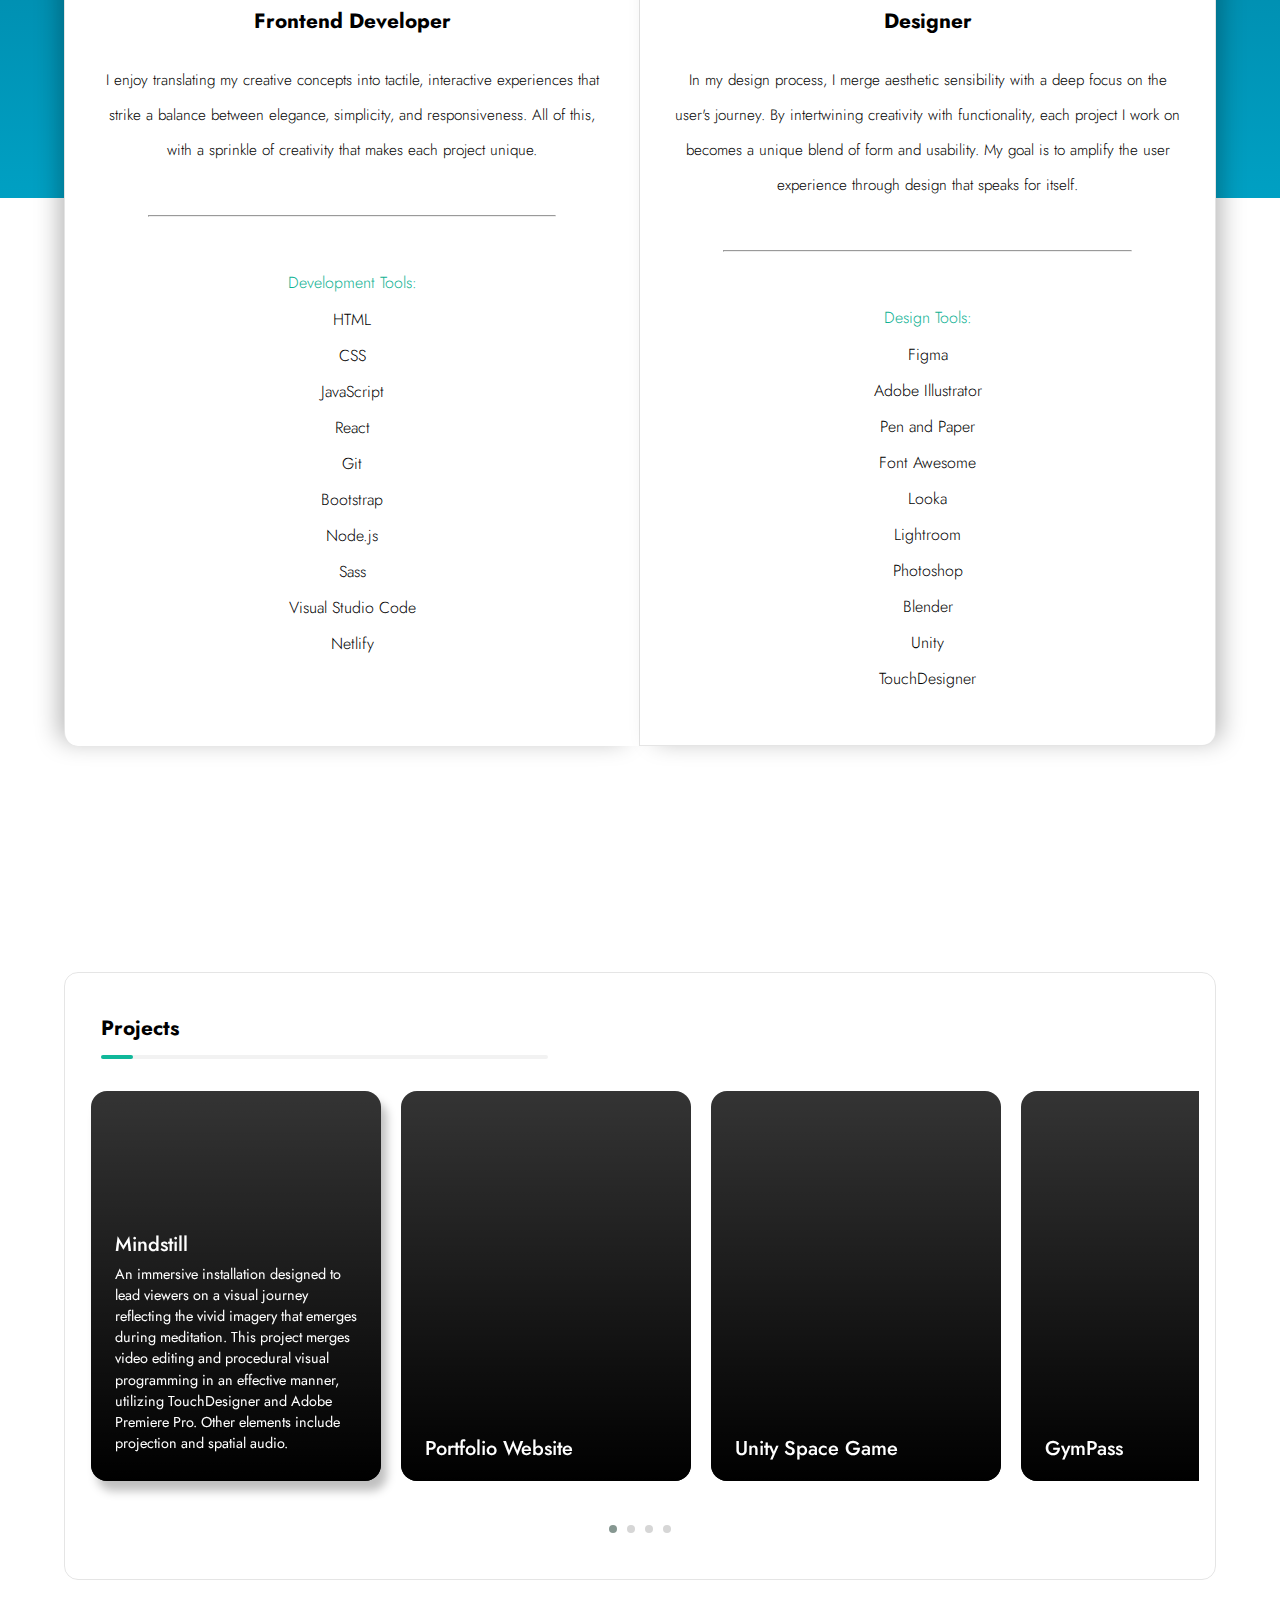
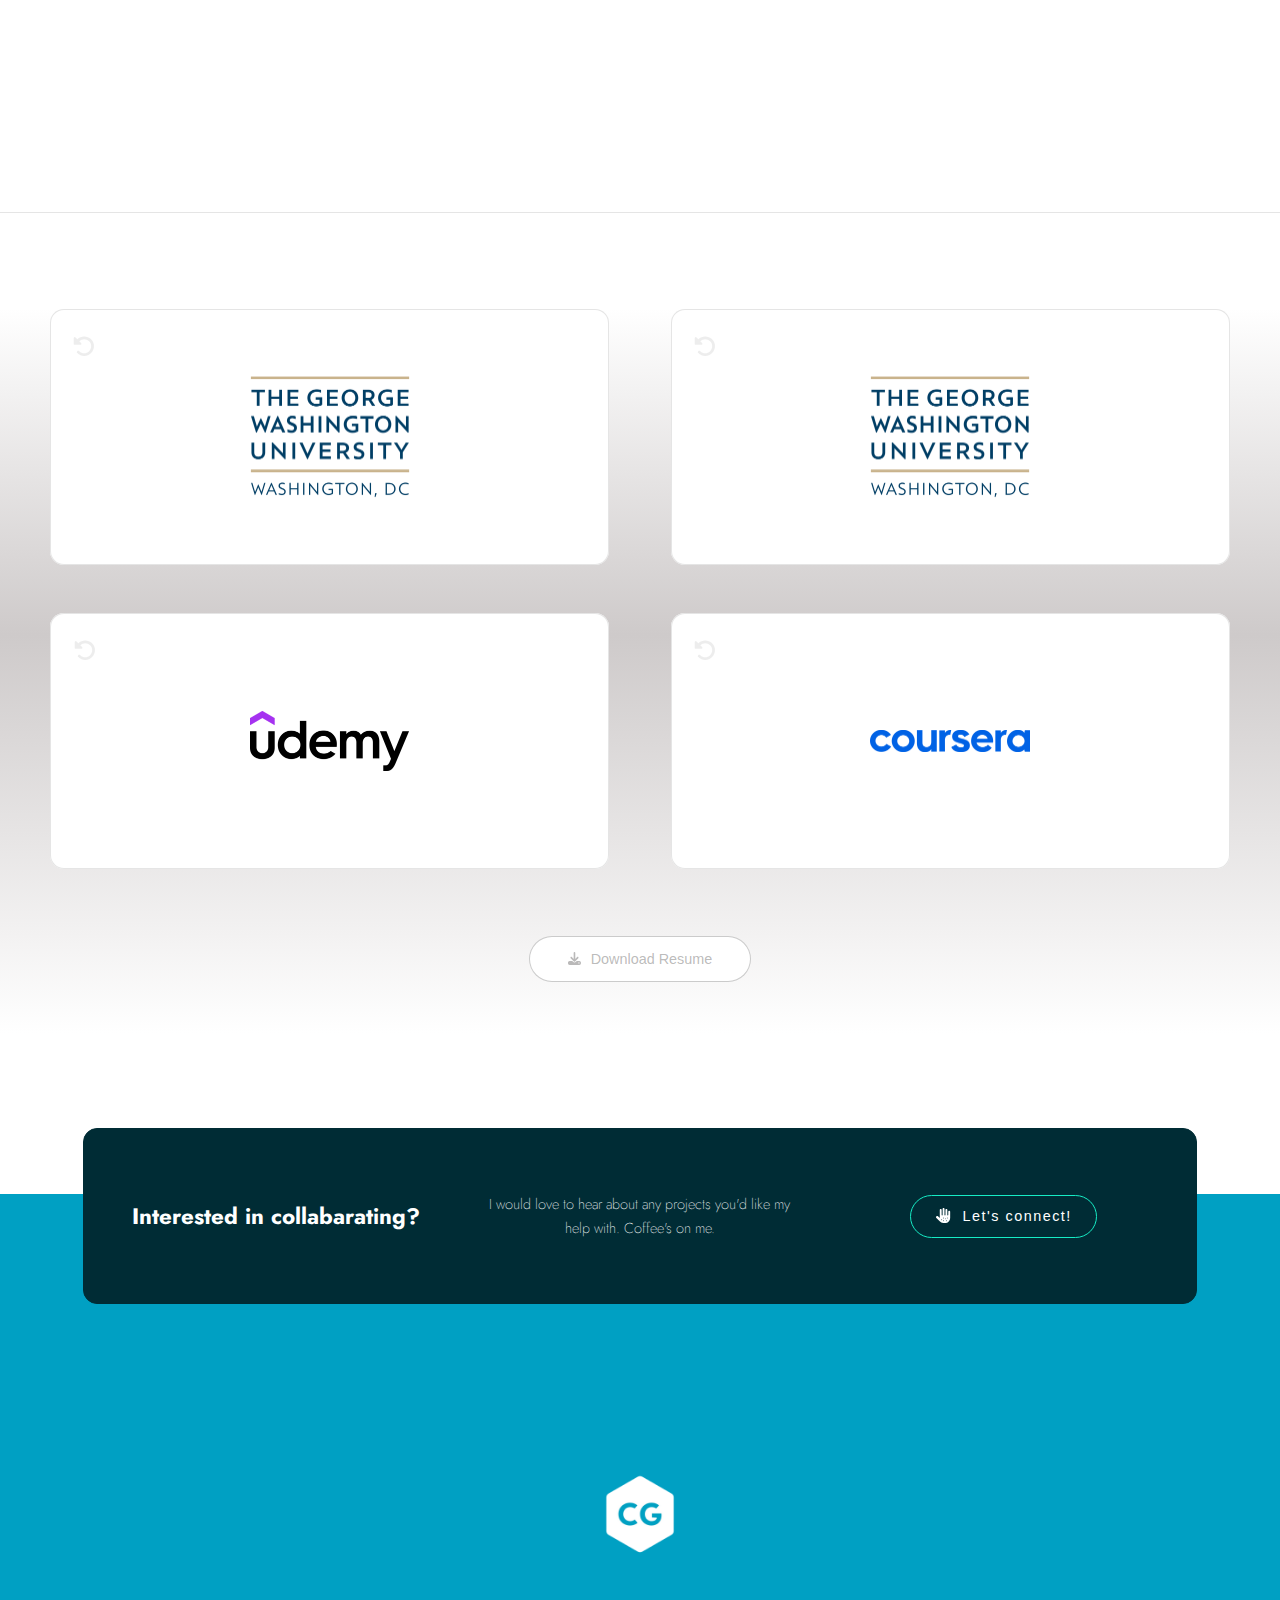
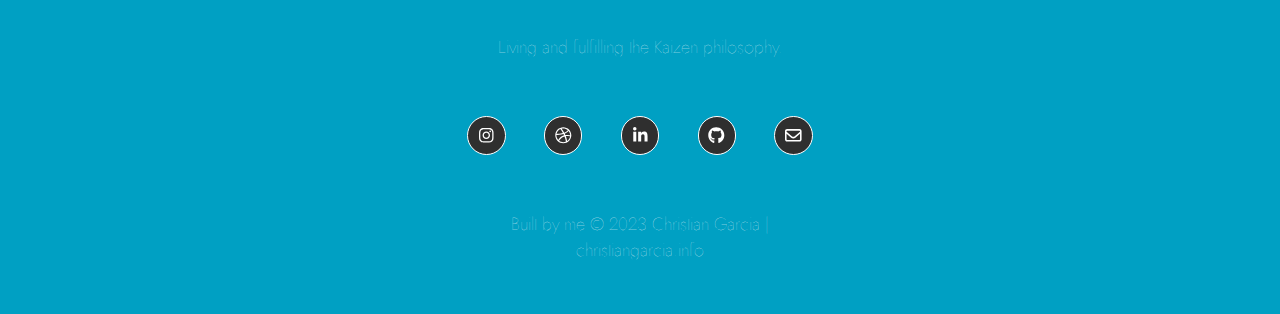
==== commit 1423f714: "Restyled main css of main page for better responsiveness" ====
--- a/index.html
+++ b/index.html
@@ -13,7 +13,12 @@
     <link rel="preconnect" href="https://fonts.googleapis.com">
     <link rel="preconnect" href="https://fonts.gstatic.com" crossorigin>
     <link href="https://fonts.googleapis.com/css2?family=Manrope:wght@200;300;400;500;600;700;800&display=swap" rel="stylesheet">
-    <link href="https://fonts.googleapis.com/css2?family=Kanit:ital,wght@0,100;0,200;0,300;0,400;0,500;0,600;0,700;1,100;1,200;1,300;1,400;1,500;1,600&display=swap" rel="stylesheet">
+    <link rel="preconnect" href="https://fonts.googleapis.com">
+    <link rel="preconnect" href="https://fonts.googleapis.com">
+<link rel="preconnect" href="https://fonts.gstatic.com" crossorigin>
+<link href="https://fonts.googleapis.com/css2?family=Jost:wght@100;200;300;400;500;600;700&family=Manrope:wght@200;300;400;500;600;700;800&display=swap" rel="stylesheet">
+    <link rel="preconnect" href="https://fonts.gstatic.com" crossorigin>
+    <link href="https://fonts.googleapis.com/css2?family=Manrope:wght@200;300;400;500;600;700;800&family=Nunito:wght@200;300;400;500;600;700&display=swap" rel="stylesheet">
     <link rel="stylesheet" href="https://cdnjs.cloudflare.com/ajax/libs/OwlCarousel2/2.3.4/assets/owl.carousel.min.css">
     <link rel="stylesheet" href="https://cdnjs.cloudflare.com/ajax/libs/OwlCarousel2/2.3.4/assets/owl.theme.default.min.css">
 
@@ -21,92 +26,92 @@
     <title>Christian Garcia - Web Developer</title>
 </head>
 <body>
-    <!-- HOME SECTION -->
     <nav class="navbar">
-        <div id="logo">
+        <div class="logo-wrapper" href="#">
             <a href="#">
-                <img src="res/logo-blue-background.png" alt="logo">
+                <svg width="1829" height="2074" viewBox="0 0 156.25 177.16206752227635" class="logo-svg"><defs id="SvgjsDefs1011"></defs><g id="SvgjsG1012" featurekey="rootContainer" transform="matrix(3.1502007406971018,0,0,3.1502007406971018,0.000023179328736052197,0.013147506542870495)" fill="#00a0c3"><path xmlns="http://www.w3.org/2000/svg" d="M23.11 55.78L1.69 43.41A3.39 3.39 0 0 1 0 40.48V15.75a3.39 3.39 0 0 1 1.69-2.94L23.11.45a3.39 3.39 0 0 1 3.39 0l21.41 12.37a3.39 3.39 0 0 1 1.69 2.94v24.72a3.39 3.39 0 0 1-1.69 2.94L26.5 55.78a3.39 3.39 0 0 1-3.39 0z"></path></g><g id="SvgjsG1013" featurekey="nameFeature-0" transform="matrix(1.8368705316129397,0,0,1.8368705316129397,24.693634444517706,40.6922976290269)" fill="#f5f5f5"><path d="M25.92 37 c-2.48 2.24 -5.8 3.4 -9.52 3.4 c-7.84 0 -14.6 -5.88 -14.6 -14.4 s6.76 -14.4 14.6 -14.4 c3.68 0 6.96 1.2 9.36 3.32 l-3.52 3.96 c-1.48 -1.04 -3.48 -1.8 -5.52 -1.8 c-5.04 0 -8.84 3.72 -8.84 8.92 s3.8 8.92 8.84 8.92 c2.12 0 4.2 -0.8 5.72 -2 z M56.08 25.119999999999997 c1.24 9.4 -4.88 15.28 -12.44 15.28 c-7.96 0 -14.52 -5.88 -14.52 -14.4 s6.72 -14.4 14.52 -14.4 c3.72 0 7 1.2 9.4 3.32 l-3.52 3.96 c-1.48 -1.04 -3.48 -1.8 -5.52 -1.8 c-5.08 0 -8.8 3.72 -8.8 8.92 s3.6 8.92 8.44 8.92 c3.68 0 6.24 -1.32 7.04 -4.84 l-6.6 0 l0 -4.96 l12 0 z"></path></g></svg>
             </a>
         </div>        
-        <div id="navigation">
-            <h3> <a id="projects-nav" href="#codepen-section">Projects</a></h3>
-            <h3> <a id="contact-nav" href="contact.html">Let's chat</a></h3>
+        <div class="hamburger">
+            <div></div>
+            <div></div>
+            <div></div>
+        </div>
+        <div class="nav-links">
+            <h3> <a class="link" id="projects-nav" href="#codepen-section">Projects</a></h3>
+            <h3> <a class="link" id="contact-nav" href="contact.html">Let's chat</a></h3>
         </div>
     </nav>    
-
-    <header class="welcome-section">
-        <h1>Front-End Developer, UI/UX Designer</h1>
-        <h2>I design and build user interfaces, welcome!</h2>
-        <img src="res/avatar.png" alt="pfp">
-    </header>
-
-    <div class="digital-art">
-        <img src="res/webdev-art.png" alt="webdev-art">
-    </div>
-    <!-- HOME SECTION CLOSE -->
-
-    <!-- ABOUT ME SECTION -->
+    <div class="whitespace"></div>
+    <div class="welcome-section">
+        <h1 class="landing-title">Frontend Developer, UI/UX Designer</h1>
+        <h2 class="landing-subtitle">I design and build websites and user interfaces, welcome.</h2>
+        <img class="avatar" src="res/avatar.png" alt="avatar">
+    </div>
+    <div class="digital-art-container">
+        <img class="digital-art" src="res/webdev-art.png" alt="webdev-art">
+    </div>
+
+
     <section class="description-skills-section">
         <div class="personal-description">
-            <h2>Hi. I'm Christian.</h2>
-            <p>Throughout my journey as a software developer, I've developed a deep passion 
-                for web development. I consider myself a hybrid professional, merging my skills 
-                as a UI/UX designer and software developer with a keen interest in front-end 
-                design. I strive to build impactful products and applications that feature sleek, 
-                intuitive user interfaces. Beyond the world of technology, I maintain a strong 
-                passion for health and wellness. This interest drives my motivation to create 
-                products that make a tangible difference in people's lives.</p>
-                <hr> <!-- horizontal line -->
-        </div>
-
-        <div class="skills-container">
-            <div class="frontend-box">
-                <div class="icon-container" id="frontend-icon">
-                    <svg class="icon" xmlns="http://www.w3.org/2000/svg" height="1em" viewBox="0 0 640 512"><!--! Font Awesome Free 6.4.0 by @fontawesome - https://fontawesome.com License - https://fontawesome.com/license (Commercial License) Copyright 2023 Fonticons, Inc. --><style>svg{fill:#000000}</style><path d="M392.8 1.2c-17-4.9-34.7 5-39.6 22l-128 448c-4.9 17 5 34.7 22 39.6s34.7-5 39.6-22l128-448c4.9-17-5-34.7-22-39.6zm80.6 120.1c-12.5 12.5-12.5 32.8 0 45.3L562.7 256l-89.4 89.4c-12.5 12.5-12.5 32.8 0 45.3s32.8 12.5 45.3 0l112-112c12.5-12.5 12.5-32.8 0-45.3l-112-112c-12.5-12.5-32.8-12.5-45.3 0zm-306.7 0c-12.5-12.5-32.8-12.5-45.3 0l-112 112c-12.5 12.5-12.5 32.8 0 45.3l112 112c12.5 12.5 32.8 12.5 45.3 0s12.5-32.8 0-45.3L77.3 256l89.4-89.4c12.5-12.5 12.5-32.8 0-45.3z"/></svg>
-                </div>
-                <h3 id="frontend-title">Frontend Dev.</h3>
-                <p>I enjoy translating my creative concepts into tactile, interactive experiences 
-                    that strike a balance between elegance, simplicity, and responsiveness. All of 
-                    this, with a sprinkle of creativity that makes each project unique.</p>
-                <hr>
-                <h4>Development Tools:</h4>
-                <ul>
-                    <li>HTML</li>
-                    <li>CSS</li>
-                    <li>JavaScript</li>
-                    <li>React</li>
-                    <li>Git</li>
-                    <li>Bootstrap</li>
-                    <li>Node.js</li>
-                    <li>Sass</li>
-                    <li>Visual Studio Code</li>
-                    <li>Netlify</li>
-                </ul>
-            </div>
-    
-            <div class="uiux-box">
-                <div class="icon-container" id="uiux-icon">
-                    <svg class="icon" xmlns="http://www.w3.org/2000/svg" height="1em" viewBox="0 0 576 512"><!--! Font Awesome Free 6.4.0 by @fontawesome - https://fontawesome.com License - https://fontawesome.com/license (Commercial License) Copyright 2023 Fonticons, Inc. --><style>svg{fill:#000000}</style><path d="M288 80c-65.2 0-118.8 29.6-159.9 67.7C89.6 183.5 63 226 49.4 256c13.6 30 40.2 72.5 78.6 108.3C169.2 402.4 222.8 432 288 432s118.8-29.6 159.9-67.7C486.4 328.5 513 286 526.6 256c-13.6-30-40.2-72.5-78.6-108.3C406.8 109.6 353.2 80 288 80zM95.4 112.6C142.5 68.8 207.2 32 288 32s145.5 36.8 192.6 80.6c46.8 43.5 78.1 95.4 93 131.1c3.3 7.9 3.3 16.7 0 24.6c-14.9 35.7-46.2 87.7-93 131.1C433.5 443.2 368.8 480 288 480s-145.5-36.8-192.6-80.6C48.6 356 17.3 304 2.5 268.3c-3.3-7.9-3.3-16.7 0-24.6C17.3 208 48.6 156 95.4 112.6zM288 336c44.2 0 80-35.8 80-80s-35.8-80-80-80c-.7 0-1.3 0-2 0c1.3 5.1 2 10.5 2 16c0 35.3-28.7 64-64 64c-5.5 0-10.9-.7-16-2c0 .7 0 1.3 0 2c0 44.2 35.8 80 80 80zm0-208a128 128 0 1 1 0 256 128 128 0 1 1 0-256z"/></svg>
-                </div>
-                <h3 id="uiux-title">UI/UX Design</h3>
-                <p>In my design process, I merge aesthetic sensibility with a deep focus on the user's journey. By intertwining creativity with functionality, each project I work on becomes a unique blend of form and usability. My goal is to amplify the user experience through design that speaks for itself.</p>
-                <hr>
-                <h4>Design Tools:</h4>
-                <ul>
-                    <li>Figma</li>
-                    <li>Adobe Illustrator</li>
-                    <li>Pen and Paper</li>
-                    <li>Font Awesome</li>
-                    <li>Looka</li>
-                    <li>Lightroom</li>
-                    <li>Photoshop</li>
-                    <li>Blender</li>
-                    <li>Unity</li>
-                    <li>TouchDesigner</li>
-                </ul>
+            <div class="personal-description-container">
+                <h2 class="pd-title" >Hi, I'm Christian. Pleased to meet you.</h2>
+                <p class="pd-text">Throughout my journey as a software developer, I've developed a deep passion 
+                    for web development. I consider myself a hybrid professional, merging my skills 
+                    as a UI/UX designer and software developer with a keen interest in front-end 
+                    design. I strive to build impactful products and applications that feature sleek, 
+                    intuitive user interfaces.</p>
             </div>
         </div>
     </section>
+
+    <div class="skills-container">
+        <div class="frontend-box">
+            <div class="icon-container" id="frontend-icon">
+                <svg xmlns="http://www.w3.org/2000/svg" class="skill-icon" height="1em" viewBox="0 0 640 512"><!--! Font Awesome Pro 6.4.2 by @fontawesome - https://fontawesome.com License - https://fontawesome.com/license (Commercial License) Copyright 2023 Fonticons, Inc. --><style>svg{fill:#2e2e2e}</style><path d="M381.5 4l-4.7 15.3-144 464L228 498.5l30.6 9.5 4.7-15.3 144-464L412 13.5 381.5 4zM160.7 105.4l-11.7 11L13 244.4 .7 256 13 267.7l136 128 11.7 11 21.9-23.3-11.7-11L47.3 256 171 139.6l11.7-11-21.9-23.3zm296.7 23.9l12 10.6c27.8 24.7 47.5 44 67.4 63.5l0 0c16.8 16.4 33.7 32.9 55.5 52.8L469 372.3l-11.7 11 21.9 23.3 11.7-11 136-128 12.7-12L626.6 244c-27.8-24.7-47.5-44-67.4-63.5l0 0C539.2 161 519 141.3 490.6 116l-12-10.6-21.3 23.9z"/></svg>
+            </div>
+            <h3 id="frontend-title">Frontend Developer</h3>
+            <p>I enjoy translating my creative concepts into tactile, interactive experiences 
+                that strike a balance between elegance, simplicity, and responsiveness. All of 
+                this, with a sprinkle of creativity that makes each project unique.</p>
+            <hr>
+            <h4>Development Tools:</h4>
+            <ul>
+                <li>HTML</li>
+                <li>CSS</li>
+                <li>JavaScript</li>
+                <li>React</li>
+                <li>Git</li>
+                <li>Bootstrap</li>
+                <li>Node.js</li>
+                <li>Sass</li>
+                <li>Visual Studio Code</li>
+                <li>Netlify</li>
+            </ul>
+        </div>
+        <div class="uiux-box">
+            <div class="icon-container" id="uiux-icon">
+                <svg xmlns="http://www.w3.org/2000/svg" class="skill-icon" height="1em" viewBox="0 0 576 512"><!--! Font Awesome Pro 6.4.2 by @fontawesome - https://fontawesome.com License - https://fontawesome.com/license (Commercial License) Copyright 2023 Fonticons, Inc. --><style>svg{fill:#2e2e2e}</style><path d="M480 24V64h40 16V96H520 480v40 16H448V136 96H408 392V64h16 40V24 8h32V24zM78.8 256L288 349l209.2-93L288 163 78.8 256zM288 128L536.6 238.5 576 256l-39.4 17.5L288 384 39.4 273.5 0 256l39.4-17.5L288 128zM104.6 337.5L144 355 78.8 384 288 477l209.2-93L432 355l39.4-17.5 65.2 29L576 384l-39.4 17.5L288 512 39.4 401.5 0 384l39.4-17.5 65.2-29z"/></svg>
+            </div>
+            <h3 id="uiux-title">Designer</h3>
+            <p>In my design process, I merge aesthetic sensibility with a deep focus on the user's journey. By intertwining creativity with functionality, each project I work on becomes a unique blend of form and usability. My goal is to amplify the user experience through design that speaks for itself.</p>
+            <hr>
+            <h4>Design Tools:</h4>
+            <ul>
+                <li>Figma</li>
+                <li>Adobe Illustrator</li>
+                <li>Pen and Paper</li>
+                <li>Font Awesome</li>
+                <li>Looka</li>
+                <li>Lightroom</li>
+                <li>Photoshop</li>
+                <li>Blender</li>
+                <li>Unity</li>
+                <li>TouchDesigner</li>
+            </ul>
+        </div>
+    </div>
     <!-- ABOUT ME SECTION CLOSE -->
 
     <!-- PROJECTS SECTION -->
@@ -150,6 +155,8 @@
     </div>
     <!-- PROJECTS SECTION CLOSE -->
 
+    <hr class="projects-cards-divider">
+
     <!-- EDUCATION SECTION -->
     <section class="education-section">
         <div class="card-container">
@@ -162,6 +169,7 @@
                 <div class="card-back">
                     <!-- Back content here -->
                     <h3>B.A in Computer Science</h3>
+                    <hr>
                     <p>George Washington University</p>
                     <p>Washington, DC</p>
                     <p>May 2023</p>
@@ -175,6 +183,7 @@
                 </div>
                 <div class="card-back">
                     <h3>B.F.A in Interaction Design</h3>
+                    <hr>
                     <p>George Washington University</p>
                     <p>Washington, DC</p>
                     <p>May 2023</p>
@@ -188,6 +197,7 @@
                 </div>
                 <div class="card-back">
                     <h3>The Web Developer Bootcamp 2023</h3>
+                    <hr>
                     <p>Udemy</p>
                     <p>Remote</p>
                     <p>January 2023</p>
@@ -201,6 +211,7 @@
                 </div>
                 <div class="card-back">
                     <h3>Meta Front-End Developer Professional Certificate</h3>
+                    <hr>
                     <p>Coursera</p>
                     <p>Remote</p>
                     <p>Ongoing</p>
@@ -234,30 +245,32 @@
         </div>      
     
         <footer>
-            <a id="footer-logo">
-                <div id="logo2-wrapper" href="#">
-                    <img id="logo2" src="res/logo-white-background.png" alt="logo" style="width: 90px"; height="auto">
-                </div>
-            </a>
-            <h4>Living and fulfilling the Kaizen philosophy.</h4>
-            <div  class="social-links-container">
-                <a class="social-links" href="https://www.instagram.com/christiangarcia.d" target="_blank">
-                    <svg xmlns="http://www.w3.org/2000/svg" height="1em" viewBox="0 0 448 512"><!--! Font Awesome Free 6.4.0 by @fontawesome - https://fontawesome.com License - https://fontawesome.com/license (Commercial License) Copyright 2023 Fonticons, Inc. --><style>svg{fill:#ffffff}</style><path d="M224.1 141c-63.6 0-114.9 51.3-114.9 114.9s51.3 114.9 114.9 114.9S339 319.5 339 255.9 287.7 141 224.1 141zm0 189.6c-41.1 0-74.7-33.5-74.7-74.7s33.5-74.7 74.7-74.7 74.7 33.5 74.7 74.7-33.6 74.7-74.7 74.7zm146.4-194.3c0 14.9-12 26.8-26.8 26.8-14.9 0-26.8-12-26.8-26.8s12-26.8 26.8-26.8 26.8 12 26.8 26.8zm76.1 27.2c-1.7-35.9-9.9-67.7-36.2-93.9-26.2-26.2-58-34.4-93.9-36.2-37-2.1-147.9-2.1-184.9 0-35.8 1.7-67.6 9.9-93.9 36.1s-34.4 58-36.2 93.9c-2.1 37-2.1 147.9 0 184.9 1.7 35.9 9.9 67.7 36.2 93.9s58 34.4 93.9 36.2c37 2.1 147.9 2.1 184.9 0 35.9-1.7 67.7-9.9 93.9-36.2 26.2-26.2 34.4-58 36.2-93.9 2.1-37 2.1-147.8 0-184.8zM398.8 388c-7.8 19.6-22.9 34.7-42.6 42.6-29.5 11.7-99.5 9-132.1 9s-102.7 2.6-132.1-9c-19.6-7.8-34.7-22.9-42.6-42.6-11.7-29.5-9-99.5-9-132.1s-2.6-102.7 9-132.1c7.8-19.6 22.9-34.7 42.6-42.6 29.5-11.7 99.5-9 132.1-9s102.7-2.6 132.1 9c19.6 7.8 34.7 22.9 42.6 42.6 11.7 29.5 9 99.5 9 132.1s2.7 102.7-9 132.1z"/></svg>
+            <div class="footer-content">
+                <a id="footer-logo" href="#">
+                    <div id="logo2-wrapper">
+                        <img id="logo2" src="res/logo-white-background.png" alt="logo" style="width: 90px"; height="auto">
+                    </div>
                 </a>
-                <a class="social-links" href="https://dribbble.com/yourusername" target="_blank">
-                    <svg xmlns="http://www.w3.org/2000/svg" height="1em" viewBox="0 0 512 512"><!--! Font Awesome Free 6.4.0 by @fontawesome - https://fontawesome.com License - https://fontawesome.com/license (Commercial License) Copyright 2023 Fonticons, Inc. --><style>svg{fill:#ffffff}</style><path d="M256 8C119.252 8 8 119.252 8 256s111.252 248 248 248 248-111.252 248-248S392.748 8 256 8zm163.97 114.366c29.503 36.046 47.369 81.957 47.835 131.955-6.984-1.477-77.018-15.682-147.502-6.818-5.752-14.041-11.181-26.393-18.617-41.614 78.321-31.977 113.818-77.482 118.284-83.523zM396.421 97.87c-3.81 5.427-35.697 48.286-111.021 76.519-34.712-63.776-73.185-116.168-79.04-124.008 67.176-16.193 137.966 1.27 190.061 47.489zm-230.48-33.25c5.585 7.659 43.438 60.116 78.537 122.509-99.087 26.313-186.36 25.934-195.834 25.809C62.38 147.205 106.678 92.573 165.941 64.62zM44.17 256.323c0-2.166.043-4.322.108-6.473 9.268.19 111.92 1.513 217.706-30.146 6.064 11.868 11.857 23.915 17.174 35.949-76.599 21.575-146.194 83.527-180.531 142.306C64.794 360.405 44.17 310.73 44.17 256.323zm81.807 167.113c22.127-45.233 82.178-103.622 167.579-132.756 29.74 77.283 42.039 142.053 45.189 160.638-68.112 29.013-150.015 21.053-212.768-27.882zm248.38 8.489c-2.171-12.886-13.446-74.897-41.152-151.033 66.38-10.626 124.7 6.768 131.947 9.055-9.442 58.941-43.273 109.844-90.795 141.978z"/></svg>
-                </a>
-                <a class="social-links" href="https://www.linkedin.com/in/christian-garcia-diaz-5712b8241" target="_blank">
-                    <svg xmlns="http://www.w3.org/2000/svg" height="1em" viewBox="0 0 448 512"><!--! Font Awesome Free 6.4.0 by @fontawesome - https://fontawesome.com License - https://fontawesome.com/license (Commercial License) Copyright 2023 Fonticons, Inc. --><style>svg{fill:#ffffff}</style><path d="M100.28 448H7.4V148.9h92.88zM53.79 108.1C24.09 108.1 0 83.5 0 53.8a53.79 53.79 0 0 1 107.58 0c0 29.7-24.1 54.3-53.79 54.3zM447.9 448h-92.68V302.4c0-34.7-.7-79.2-48.29-79.2-48.29 0-55.69 37.7-55.69 76.7V448h-92.78V148.9h89.08v40.8h1.3c12.4-23.5 42.69-48.3 87.88-48.3 94 0 111.28 61.9 111.28 142.3V448z"/></svg>
-                </a>
-                <a class="social-links" href="https://github.com/christiangarcia-dev" target="_blank">
-                    <svg xmlns="http://www.w3.org/2000/svg" height="1em" viewBox="0 0 496 512"><!--! Font Awesome Free 6.4.0 by @fontawesome - https://fontawesome.com License - https://fontawesome.com/license (Commercial License) Copyright 2023 Fonticons, Inc. --><style>svg{fill:#ffffff}</style><path d="M165.9 397.4c0 2-2.3 3.6-5.2 3.6-3.3.3-5.6-1.3-5.6-3.6 0-2 2.3-3.6 5.2-3.6 3-.3 5.6 1.3 5.6 3.6zm-31.1-4.5c-.7 2 1.3 4.3 4.3 4.9 2.6 1 5.6 0 6.2-2s-1.3-4.3-4.3-5.2c-2.6-.7-5.5.3-6.2 2.3zm44.2-1.7c-2.9.7-4.9 2.6-4.6 4.9.3 2 2.9 3.3 5.9 2.6 2.9-.7 4.9-2.6 4.6-4.6-.3-1.9-3-3.2-5.9-2.9zM244.8 8C106.1 8 0 113.3 0 252c0 110.9 69.8 205.8 169.5 239.2 12.8 2.3 17.3-5.6 17.3-12.1 0-6.2-.3-40.4-.3-61.4 0 0-70 15-84.7-29.8 0 0-11.4-29.1-27.8-36.6 0 0-22.9-15.7 1.6-15.4 0 0 24.9 2 38.6 25.8 21.9 38.6 58.6 27.5 72.9 20.9 2.3-16 8.8-27.1 16-33.7-55.9-6.2-112.3-14.3-112.3-110.5 0-27.5 7.6-41.3 23.6-58.9-2.6-6.5-11.1-33.3 2.6-67.9 20.9-6.5 69 27 69 27 20-5.6 41.5-8.5 62.8-8.5s42.8 2.9 62.8 8.5c0 0 48.1-33.6 69-27 13.7 34.7 5.2 61.4 2.6 67.9 16 17.7 25.8 31.5 25.8 58.9 0 96.5-58.9 104.2-114.8 110.5 9.2 7.9 17 22.9 17 46.4 0 33.7-.3 75.4-.3 83.6 0 6.5 4.6 14.4 17.3 12.1C428.2 457.8 496 362.9 496 252 496 113.3 383.5 8 244.8 8zM97.2 352.9c-1.3 1-1 3.3.7 5.2 1.6 1.6 3.9 2.3 5.2 1 1.3-1 1-3.3-.7-5.2-1.6-1.6-3.9-2.3-5.2-1zm-10.8-8.1c-.7 1.3.3 2.9 2.3 3.9 1.6 1 3.6.7 4.3-.7.7-1.3-.3-2.9-2.3-3.9-2-.6-3.6-.3-4.3.7zm32.4 35.6c-1.6 1.3-1 4.3 1.3 6.2 2.3 2.3 5.2 2.6 6.5 1 1.3-1.3.7-4.3-1.3-6.2-2.2-2.3-5.2-2.6-6.5-1zm-11.4-14.7c-1.6 1-1.6 3.6 0 5.9 1.6 2.3 4.3 3.3 5.6 2.3 1.6-1.3 1.6-3.9 0-6.2-1.4-2.3-4-3.3-5.6-2z"/></svg>
-                </a>
-                <a class="social-links" href="mailto:2001christiangarcia@gmail.com" target="_blank">
-                    <svg xmlns="http://www.w3.org/2000/svg" height="1em" viewBox="0 0 512 512"><!--! Font Awesome Free 6.4.0 by @fontawesome - https://fontawesome.com License - https://fontawesome.com/license (Commercial License) Copyright 2023 Fonticons, Inc. --><style>svg{fill:#ffffff}</style><path d="M64 112c-8.8 0-16 7.2-16 16v22.1L220.5 291.7c20.7 17 50.4 17 71.1 0L464 150.1V128c0-8.8-7.2-16-16-16H64zM48 212.2V384c0 8.8 7.2 16 16 16H448c8.8 0 16-7.2 16-16V212.2L322 328.8c-38.4 31.5-93.7 31.5-132 0L48 212.2zM0 128C0 92.7 28.7 64 64 64H448c35.3 0 64 28.7 64 64V384c0 35.3-28.7 64-64 64H64c-35.3 0-64-28.7-64-64V128z"/></svg>
-                </a>
-            </div>
-            <h4>Built by me &copy; 2023 Christian Garcia  | christiangarcia.info</h4>
+                <h4>Living and fulfilling the Kaizen philosophy.</h4>
+                <div  class="social-links-container">
+                    <a class="social-links" href="https://www.instagram.com/christiangarcia.d" target="_blank">
+                        <svg xmlns="http://www.w3.org/2000/svg" height="1em" viewBox="0 0 448 512"><!--! Font Awesome Free 6.4.0 by @fontawesome - https://fontawesome.com License - https://fontawesome.com/license (Commercial License) Copyright 2023 Fonticons, Inc. --><style>svg{fill:#ffffff}</style><path d="M224.1 141c-63.6 0-114.9 51.3-114.9 114.9s51.3 114.9 114.9 114.9S339 319.5 339 255.9 287.7 141 224.1 141zm0 189.6c-41.1 0-74.7-33.5-74.7-74.7s33.5-74.7 74.7-74.7 74.7 33.5 74.7 74.7-33.6 74.7-74.7 74.7zm146.4-194.3c0 14.9-12 26.8-26.8 26.8-14.9 0-26.8-12-26.8-26.8s12-26.8 26.8-26.8 26.8 12 26.8 26.8zm76.1 27.2c-1.7-35.9-9.9-67.7-36.2-93.9-26.2-26.2-58-34.4-93.9-36.2-37-2.1-147.9-2.1-184.9 0-35.8 1.7-67.6 9.9-93.9 36.1s-34.4 58-36.2 93.9c-2.1 37-2.1 147.9 0 184.9 1.7 35.9 9.9 67.7 36.2 93.9s58 34.4 93.9 36.2c37 2.1 147.9 2.1 184.9 0 35.9-1.7 67.7-9.9 93.9-36.2 26.2-26.2 34.4-58 36.2-93.9 2.1-37 2.1-147.8 0-184.8zM398.8 388c-7.8 19.6-22.9 34.7-42.6 42.6-29.5 11.7-99.5 9-132.1 9s-102.7 2.6-132.1-9c-19.6-7.8-34.7-22.9-42.6-42.6-11.7-29.5-9-99.5-9-132.1s-2.6-102.7 9-132.1c7.8-19.6 22.9-34.7 42.6-42.6 29.5-11.7 99.5-9 132.1-9s102.7-2.6 132.1 9c19.6 7.8 34.7 22.9 42.6 42.6 11.7 29.5 9 99.5 9 132.1s2.7 102.7-9 132.1z"/></svg>
+                    </a>
+                    <a class="social-links" href="https://dribbble.com/yourusername" target="_blank">
+                        <svg xmlns="http://www.w3.org/2000/svg" height="1em" viewBox="0 0 512 512"><!--! Font Awesome Free 6.4.0 by @fontawesome - https://fontawesome.com License - https://fontawesome.com/license (Commercial License) Copyright 2023 Fonticons, Inc. --><style>svg{fill:#ffffff}</style><path d="M256 8C119.252 8 8 119.252 8 256s111.252 248 248 248 248-111.252 248-248S392.748 8 256 8zm163.97 114.366c29.503 36.046 47.369 81.957 47.835 131.955-6.984-1.477-77.018-15.682-147.502-6.818-5.752-14.041-11.181-26.393-18.617-41.614 78.321-31.977 113.818-77.482 118.284-83.523zM396.421 97.87c-3.81 5.427-35.697 48.286-111.021 76.519-34.712-63.776-73.185-116.168-79.04-124.008 67.176-16.193 137.966 1.27 190.061 47.489zm-230.48-33.25c5.585 7.659 43.438 60.116 78.537 122.509-99.087 26.313-186.36 25.934-195.834 25.809C62.38 147.205 106.678 92.573 165.941 64.62zM44.17 256.323c0-2.166.043-4.322.108-6.473 9.268.19 111.92 1.513 217.706-30.146 6.064 11.868 11.857 23.915 17.174 35.949-76.599 21.575-146.194 83.527-180.531 142.306C64.794 360.405 44.17 310.73 44.17 256.323zm81.807 167.113c22.127-45.233 82.178-103.622 167.579-132.756 29.74 77.283 42.039 142.053 45.189 160.638-68.112 29.013-150.015 21.053-212.768-27.882zm248.38 8.489c-2.171-12.886-13.446-74.897-41.152-151.033 66.38-10.626 124.7 6.768 131.947 9.055-9.442 58.941-43.273 109.844-90.795 141.978z"/></svg>
+                    </a>
+                    <a class="social-links" href="https://www.linkedin.com/in/christian-garcia-diaz-5712b8241" target="_blank">
+                        <svg xmlns="http://www.w3.org/2000/svg" height="1em" viewBox="0 0 448 512"><!--! Font Awesome Free 6.4.0 by @fontawesome - https://fontawesome.com License - https://fontawesome.com/license (Commercial License) Copyright 2023 Fonticons, Inc. --><style>svg{fill:#ffffff}</style><path d="M100.28 448H7.4V148.9h92.88zM53.79 108.1C24.09 108.1 0 83.5 0 53.8a53.79 53.79 0 0 1 107.58 0c0 29.7-24.1 54.3-53.79 54.3zM447.9 448h-92.68V302.4c0-34.7-.7-79.2-48.29-79.2-48.29 0-55.69 37.7-55.69 76.7V448h-92.78V148.9h89.08v40.8h1.3c12.4-23.5 42.69-48.3 87.88-48.3 94 0 111.28 61.9 111.28 142.3V448z"/></svg>
+                    </a>
+                    <a class="social-links" href="https://github.com/christiangarcia-dev" target="_blank">
+                        <svg xmlns="http://www.w3.org/2000/svg" height="1em" viewBox="0 0 496 512"><!--! Font Awesome Free 6.4.0 by @fontawesome - https://fontawesome.com License - https://fontawesome.com/license (Commercial License) Copyright 2023 Fonticons, Inc. --><style>svg{fill:#ffffff}</style><path d="M165.9 397.4c0 2-2.3 3.6-5.2 3.6-3.3.3-5.6-1.3-5.6-3.6 0-2 2.3-3.6 5.2-3.6 3-.3 5.6 1.3 5.6 3.6zm-31.1-4.5c-.7 2 1.3 4.3 4.3 4.9 2.6 1 5.6 0 6.2-2s-1.3-4.3-4.3-5.2c-2.6-.7-5.5.3-6.2 2.3zm44.2-1.7c-2.9.7-4.9 2.6-4.6 4.9.3 2 2.9 3.3 5.9 2.6 2.9-.7 4.9-2.6 4.6-4.6-.3-1.9-3-3.2-5.9-2.9zM244.8 8C106.1 8 0 113.3 0 252c0 110.9 69.8 205.8 169.5 239.2 12.8 2.3 17.3-5.6 17.3-12.1 0-6.2-.3-40.4-.3-61.4 0 0-70 15-84.7-29.8 0 0-11.4-29.1-27.8-36.6 0 0-22.9-15.7 1.6-15.4 0 0 24.9 2 38.6 25.8 21.9 38.6 58.6 27.5 72.9 20.9 2.3-16 8.8-27.1 16-33.7-55.9-6.2-112.3-14.3-112.3-110.5 0-27.5 7.6-41.3 23.6-58.9-2.6-6.5-11.1-33.3 2.6-67.9 20.9-6.5 69 27 69 27 20-5.6 41.5-8.5 62.8-8.5s42.8 2.9 62.8 8.5c0 0 48.1-33.6 69-27 13.7 34.7 5.2 61.4 2.6 67.9 16 17.7 25.8 31.5 25.8 58.9 0 96.5-58.9 104.2-114.8 110.5 9.2 7.9 17 22.9 17 46.4 0 33.7-.3 75.4-.3 83.6 0 6.5 4.6 14.4 17.3 12.1C428.2 457.8 496 362.9 496 252 496 113.3 383.5 8 244.8 8zM97.2 352.9c-1.3 1-1 3.3.7 5.2 1.6 1.6 3.9 2.3 5.2 1 1.3-1 1-3.3-.7-5.2-1.6-1.6-3.9-2.3-5.2-1zm-10.8-8.1c-.7 1.3.3 2.9 2.3 3.9 1.6 1 3.6.7 4.3-.7.7-1.3-.3-2.9-2.3-3.9-2-.6-3.6-.3-4.3.7zm32.4 35.6c-1.6 1.3-1 4.3 1.3 6.2 2.3 2.3 5.2 2.6 6.5 1 1.3-1.3.7-4.3-1.3-6.2-2.2-2.3-5.2-2.6-6.5-1zm-11.4-14.7c-1.6 1-1.6 3.6 0 5.9 1.6 2.3 4.3 3.3 5.6 2.3 1.6-1.3 1.6-3.9 0-6.2-1.4-2.3-4-3.3-5.6-2z"/></svg>
+                    </a>
+                    <a class="social-links" href="mailto:2001christiangarcia@gmail.com" target="_blank">
+                        <svg xmlns="http://www.w3.org/2000/svg" height="1em" viewBox="0 0 512 512"><!--! Font Awesome Free 6.4.0 by @fontawesome - https://fontawesome.com License - https://fontawesome.com/license (Commercial License) Copyright 2023 Fonticons, Inc. --><style>svg{fill:#ffffff}</style><path d="M64 112c-8.8 0-16 7.2-16 16v22.1L220.5 291.7c20.7 17 50.4 17 71.1 0L464 150.1V128c0-8.8-7.2-16-16-16H64zM48 212.2V384c0 8.8 7.2 16 16 16H448c8.8 0 16-7.2 16-16V212.2L322 328.8c-38.4 31.5-93.7 31.5-132 0L48 212.2zM0 128C0 92.7 28.7 64 64 64H448c35.3 0 64 28.7 64 64V384c0 35.3-28.7 64-64 64H64c-35.3 0-64-28.7-64-64V128z"/></svg>
+                    </a>
+                </div>
+                <h4>Built by me &copy; 2023 Christian Garcia  | christiangarcia.info</h4>
+            </div>
         </footer>
     </div>
     <!-- BOTTOM SECTION CLOSE -->
@@ -286,5 +299,11 @@
         });
     });
     </script>
+    <script>
+        document.querySelector('.hamburger').addEventListener('click', () => {
+        document.querySelector('.nav-links').style.display = 
+            document.querySelector('.nav-links').style.display === 'none' ? 'flex' : 'none';
+        });
+    </script>
 </body>
 </html> --- a/styles_res.css
+++ b/styles_res.css
@@ -8,48 +8,71 @@
 }
 
 body {
-    font-family: 'Manrope', sans-serif;
+    font-family: 'Jost', sans-serif;
 }
 
 /* NAVBAR */ 
 .navbar {
     display: flex;
+    width: 100%; 
+    height: fit-content;
     justify-content: space-between;
-    width: 100%; /* check if this line is necessary */ 
-    height: fit-content; 
     align-items: center; 
-    padding: 0 1.5%; 
-    padding-top: 0.7em;
-}
-
-#logo {
-    width: 4em;
-}
-
-#logo img {
-    width: 3.5em;
+    padding: 1.7em 0; 
+}
+
+.logo-wrapper {
+    width: 5em;
+    height: 5em;
+    display: flex;
+    justify-content: center;
+    align-items: center;
+    margin-left: 0.8em;
+} 
+
+.logo-svg {
+    width: 3.3rem;
     height: auto;
-    display: block;
-}
-
-#navigation {
+}
+
+.hamburger {
+    flex-direction: column;
+    justify-content: space-around;
+    width: 1.8rem;
+    height: 1.8rem;
+    cursor: pointer;
+    background-color: #FFF;
+    margin-right: 0.8em;
+}
+
+.hamburger div {
+    width: 1rem;
+    height: 0.07rem;
+    background: #000;
+    margin: 5px 0;
+}
+
+.nav-links {
     display: flex;
+    align-items: flex-end;
     gap: 1em; 
-}
-
-#navigation h3 a {
+    display: none;
+}
+
+.link{
     text-decoration: none;
     font-weight: 100;
     font-size: 0.5rem; 
     padding: 0.35em 0.95em; 
+    display: block;
+    margin: 1em 0;
 }
 
 #contact-nav {
     color: #00A0C3;
-    border: solid #00A0C3 0.04rem;
+    border: solid #00A0C3 1px;
     border-radius: 1.87em;
     transition: background-color 0.2s ease, color 0.2s ease, border-color 0.2s ease;
-    margin-right: 1.7em;
 }
 
 #contact-nav:hover, 
@@ -65,105 +88,100 @@
     display: none;
 }
 
+.whitespace {
+    padding: 1.4em;
+}
 /* INITIAL AREA */ 
 .welcome-section {
     display: flex;
     flex-direction: column;
     justify-content: center;
     align-items: center;
-    box-sizing: border-box;
-    width: 100%; /* check if this line is necessary */ 
-    margin-top: 1em; 
-}
-
-.welcome-section h1 {
+    width: 90%; /* check if this line is necessary */ 
+    padding: 1em;
+    margin: 0 auto;
+}
+
+.landing-title {
     text-align: center;
-    font-size: 0.8rem; 
-    font-weight: 300;
-    max-width: 88%;
-    margin-bottom: 1em; 
-    margin-top: 1em;
-}
-
-.welcome-section h2 {
+    font-size: 1.8rem; 
+    font-weight: 500;
+    margin-bottom: 1.5rem; 
+}
+
+.landing-subtitle {
     text-align: center;
-    font-size: 0.6rem; 
-    font-weight: 280; 
-    max-width: 80%;
-    margin-top: 1vh;
-    margin-bottom: 1vh;
-}
-
-.welcome-section img {
-    width: 24%; 
+    font-size: 1.1rem; 
+    line-height: 1.7;
+    font-weight: 300; 
+    width: 90%;
+    margin-bottom: 1.5rem;
+}
+
+.avatar {
+    width: 12em; 
     height: auto;
-    margin-top: 2em;
-}
-
-.digital-art {
+    margin: 2em 0;
+}
+
+.digital-art-container {
     display: flex;
-    flex-direction: row;
+    flex-direction: column;
     align-items: center;
     justify-content: center;
-    margin-top: 1em; 
-}
-
-.digital-art img {
-    width: 60%;
-    height: auto;
-    margin-top: 2em;
+    margin-top: 1em;
+}
+
+.digital-art {
+    width: 80%;
 }
 
 /* ABOUT ME SECTION */ 
+.description-skills-section {
+    /* height: fit-content; */
+}
+
 .personal-description {
     display: flex;
     flex-direction: column;
     align-items: center;
-    width: 100%;
-    padding-bottom: 60px;
+    text-align: center;
     background: linear-gradient(to top, #00A0C3, #007090);
+    padding: 1em;
+} 
+
+.personal-description-container {
+    padding: 4em 0 12em 0;
+    display: flex;
+    flex-direction: column;
+    align-items: center;
     text-align: center;
-    padding-bottom: 35%;
-} 
-
-.personal-description h2 {
-    padding-top: 2em;
-    margin: 0.2em;
+}
+
+.pd-title {
     color: #fff;
-    font-size: 0.9rem; 
-    font-weight: 300;
-    width: 100%; /* check if this line is necessary */
-}
-
-.personal-description p {
-    padding: 1.5em 4em; 
+    font-size: 1.3rem; 
+    font-weight: 500;
+    width: 80%;
+    padding-bottom: 1em;
+}
+
+.pd-text {
     color: #fff;
-    font-size: 0.7rem;
-    font-weight: 10;
-    line-height: 200%;
-}
-
-.personal-description hr {
-    width: 40%;
-    margin-top: 1.4em;
-    margin-bottom: 1.4em; 
-    color: #fff;
-    display: none;
-}
-
-.description-skills-section {
-    position: relative; 
-    padding-bottom: 0px; 
-    width: 100%; /* check if this line is necessary */ 
+    font-size: 1.2rem;
+    font-weight: 200;
+    line-height: 180%;
+    width: 90%;
 }
 
 .skills-container {
-    position: relative;
+    position: relative; /* was relative */ 
     display: flex;
     flex-direction: column;
     justify-content: center;
     align-items: flex-start;
-    margin-bottom: 53px; /* this margin compensates for the top attribute on the frontend box */ 
+    top: -150px;
+    margin-bottom: -150px;
 }
 
 .frontend-box,
@@ -172,78 +190,78 @@
     flex-direction: column;
     align-items: center; 
     align-self: center;
+    text-align: center; 
     border: 1px solid rgba(124, 124, 124, 0.2);
-    padding: 1.2em; 
+    padding: 3em 2em 1em 2em; 
     width: 90%; 
     height: fit-content;
-    text-align: center; 
-    background-color: #FFF;
-    line-height: 2em; 
-    border-radius: 14px 14px 14px 14px;
-    box-shadow: 0 0 10px rgba(0, 0, 0, 0.288);
-    top: -170px;
+    background-color: #FFF; 
 }
 
 .frontend-box {
-    margin-top: 3.7em;
-    position: relative;
-    margin-bottom: 35px;
+    border-radius: 14px 14px 0 0;
+    border-bottom: 0.5px;
+}
+
+.uiux-box {
+    border-radius: 0 0 14px 14px;
 }
 
 .icon-container {
-    width: 4.5em; 
-    height: 4.5em; 
+    width: 4.4em; 
+    height: 4.4em; 
     border-radius: 50%; 
     position: relative; 
     background: #16ecc5; 
     display: flex;
     align-items: center;
     justify-content: center;
-    margin: 2em 0em; 
-}
-
-.icon {
+}
+
+.skill-icon {
     position: absolute;
     top: 50%;
     left: 50%;
     transform: translate(-50%, -50%); 
-    width: 55%; 
+    width: 50%; 
     height: auto;
     fill: rgb(46, 46, 46); 
 }
-
 
 .frontend-box hr,
 .uiux-box hr {
     border-color: black 1px; 
-    width: 30%;
+    width: 80%;
     margin: 2.9em 0;
 }
 
 .frontend-box h3, 
 .uiux-box h3 {
-    padding-bottom: 1.5em;
-    font-size: 1rem;
+    padding: 1.3em 0;
+    font-size: 1.3rem;
+    font-weight: 700;
 }
 
 .frontend-box h4, 
 .uiux-box h4 {
     color: #10b294; 
-    font-weight: bold;
-    font-size: 0.85rem;
+    font-size: 1rem;
+    font-weight: 300;
+    padding: 0.5em 0;
 }
 
 .frontend-box p, 
 .uiux-box p {
-    padding: 0em 2.8em;
-    font-size: 0.8rem;
+    font-size: 1.1rem;
+    font-weight: 300;
 }
 
 .frontend-box ul,
 .uiux-box ul {
     list-style-type: none; 
     line-height: 2.25em;
-    font-size: 0.85rem;
+    font-size: 1rem;
+    font-weight: 300;
 }
 
 .frontend-box ul :nth-child(10),
@@ -253,9 +271,28 @@
 
 /* PROJECTS SECTION */ 
 #codepen-section {
-    margin-top: -50px !important;
-    width: 87% !important;
+    position: relative !important;
+    width: 90% !important;
     border-radius: 14px !important;
+    margin: 6em auto !important;
+}
+
+#codepen-section .item-desc h3 {
+    font-weight: 500;
+}
+
+#codepen-section .item-desc p {
+    font-size: 1.2rem !important;
+    line-height: 1em !important;
+    padding-bottom: 0.5em !important;
+}
+
+.projects-cards-divider {
+    height: 1px;
+    width: 100%;
+    margin-bottom: 6em;
+    border: none;
+    background-color: rgba(124, 124, 124, 0.2);
 }
 
 /* EDUCATION SECTION */ 
@@ -265,13 +302,7 @@
     align-items: center;
     justify-content: center;
     background: linear-gradient(to top, #FFF 0%, #cecaca 55%, #FFF 100%);
-    height: 70em;
     width: 100%; /* check if this line is necessary */ 
-    margin-top: 250px; /* restyle this on breakpoints*/
-}
-
-.card-container {
-    width: 100%; /* check if this is necessary at all */ 
 }
 
 .education-section h2 {
@@ -295,8 +326,7 @@
     background: #ffffff;
     width: 90%; 
     height: 15.25em;
-    border-radius: 14px !important;
-    box-shadow: 0 0 10px rgba(0, 0, 0, 0.288);
+    border-radius: 14px;
     position: relative;
     perspective: 1000px; 
 }
@@ -307,6 +337,7 @@
     width: 100%; /* check if this line is necessary */ 
     height: 100%; /* check if this line is necessary */ 
     transition: opacity 0.6s ease; 
+    border: 1px solid rgba(124, 124, 124, 0.2);
     border-radius: 14px;
     display: flex;
     align-items: center;
@@ -368,6 +399,15 @@
 .card-back p {
     text-align: center; 
     color: #FFF;
+    font-size: 1rem;
+}
+
+.card-back hr {
+    width: 80%; 
+    border: none;
+    height: 1px;
+    background-color: #FFF;
+    margin: 1em 0;
 }
 
 .card:hover .card-front {
@@ -388,7 +428,7 @@
 
 .resume-button {
     margin: 3.9em 0;
-    border: 1.5px solid rgba(140, 140, 140, 0.533);
+    border: 1px solid rgba(103, 102, 102, 0.456);
     border-radius: 38px;
     background-color: #FFF;
     display: inline-flex; 
@@ -399,19 +439,21 @@
 
 .resume-button a {
     text-decoration: none;
-    font-size: 0.65rem;
+    font-size: 0.7rem;
     font-style: bold;
-    letter-spacing: 1.5px;
-    color: rgba(140, 140, 140, 0.456);
+    /* letter-spacing: 1.5px; */
+    color: rgba(103, 102, 102, 0.456);
     display: flex; 
     align-items: center; 
-    padding: 0.8em 1.4em; 
+    padding: 0.9em 1.4em; 
     gap: 0.7em; 
 }
 
 .resume-button svg {
-    width: 1em;
-    fill: rgba(140, 140, 140, 0.456)
+    width: 0.9em;
+    height: auto;
+    padding-bottom: 2px;
+    fill: rgba(103, 102, 102, 0.456);
 }
 
 .resume-button:hover,
@@ -440,14 +482,14 @@
     flex-direction: column;
     align-items: stretch;
     justify-content: center;
-    margin-top: 15em;
+    margin-top: 10em;
 }
 
 .cta-box {
     position: absolute;
     background-color: #002C35;
     border: 1px solid #002C35;
-    border-radius: 1.15em;
+    border-radius: 14px;
     height: 19em;
     width: 90%;
     margin: 0 auto;
@@ -461,13 +503,13 @@
     padding: 1.25em;
     grid-template-columns: none;
     margin-bottom: 2.5em;
-    bottom: 440px; 
+    bottom: 26em; 
     gap: 1.25em; 
 }
 
 .cta-box h3 {
     color: #FFF;
-    font-size: 1.1rem;
+    font-size: 1.3rem;
     font-weight: bold;
     grid-column: unset; 
     margin-top: 0.5em;
@@ -476,7 +518,8 @@
 .cta-box p {
     color: #FFF;
     font-weight: lighter;
-    font-size: 0.8rem;
+    font-size: 1rem;
+    font-weight: 200;
     line-height: 1.6rem;
     padding: 0.62em 0.62em; 
     grid-column: unset;
@@ -484,14 +527,14 @@
 
 .cta-box a {
     text-decoration: none;
-    font-size: 0.75rem;
-    font-weight: lighter;
+    font-size: 0.85rem;
+    font-weight: 300;
     letter-spacing: 1.5px;
     color: #FFF;
     text-align: center;
     display: flex; 
     align-items: center; 
-    padding: 1em 2.5em; 
+    padding: 0.8em 2.3em; 
     gap: 0.8em; 
 }
 
@@ -501,7 +544,7 @@
 }
 
 .cta-box button  {
-    border: 2px solid #16ecc5; 
+    border: 1px solid #16ecc5; 
     border-radius: 30px;
     background-color: #002C35;
     grid-column: unset; 
@@ -532,25 +575,24 @@
 
 footer {
     background-color: #00A0C3;
+    z-index: 1;
+}
+
+
+
+.footer-content {
     display: flex;
     flex-direction: column;
     align-items: center;
     justify-content: center;
-    z-index: 1;
-    height: 40em;
-}
-
-footer div {
-    margin-top: 11em;
-    margin-bottom: 4em;
-}
-
-#footer-logo {
-    align-self: center;
-}
+    margin-top: 12em;
+    margin-bottom: 3em;
+}
+
+
 
 #logo2-wrapper {
-    scale: 1.7;
+    margin: 3em 0;
 }
 
 #logo2 {
@@ -606,10 +648,11 @@
 
 footer h4 {
     color: rgba(255, 255, 255, 0.901);
-    font-size: 0.9rem;
+    font-size: 1rem;
     font-weight: lighter;
-    width: 18em;
+    width: 50%;
     text-align: center;
+    padding: 0.3em 0;
 }
 
 
@@ -654,7 +697,6 @@
         height: 9px !important;
     }
 
-
     .cta-box {
         height: 16em;
     }
@@ -712,7 +754,7 @@
     }
 
     .frontend-box {
-        top: -180px;
+        top: -200px;
     }
 
     .icon-container {
@@ -849,20 +891,40 @@
 
 @media screen and (min-width: 597px) {
     
+    .navbar {
+        padding-top: 0.6em;
+    }
+
     #logo img {
-        width: 4.5em;
+        width: 5.7em;
+    }
+
+    #navigation {
+        gap: 1.1em;
     }
 
     #navigation h3 a {
-        font-size: 0.6rem;
+        font-size: 0.9rem;
+    }
+
+    #contact-nav {
+        border-width: 1.45px;
     }
 
     .welcome-section h1 {
+        font-size: 1.3rem;
+    }
+
+    .welcome-section h2 {
         font-size: 1rem;
     }
 
-    .welcome-section h2 {
-        font-size: 0.8rem;
+    .welcome-section img {
+        margin-top: 3em;
+    }
+
+    .digital-art img {
+        margin-top: 3em;
     }
 
     .personal-description h2 {
--- a/codepen-styles.css
+++ b/codepen-styles.css
@@ -13,6 +13,12 @@
 #codepen-section body {
     font-family: 'Manrope', sans-serif;
     font-size: 16px;
+}
+
+#codepen-section {
+  margin: 0 auto; 
+  width: 90%;
+  border: 1px solid rgba(124, 124, 124, 0.2);
 }
 
 #codepen-section .clear {
@@ -120,7 +126,6 @@
 
 #codepen-section .game-section .item.active {
   width: 500px;
-  /* box-shadow: 12px 40px 40px rgba(0, 0, 0, 0.25); */
 }
 
 #codepen-section .game-section .item:after {
@@ -169,12 +174,9 @@
     padding: 0 10px; /* Change 5px to the amount of padding you desire */
 }
 
-#codepen-section {
-    margin: 0 auto; 
-    width: 71%;
-    box-shadow: 0 0 10px rgba(0, 0, 0, 0.288);
-    border-radius: 3%;
-  
+#codepen-section .owl-theme .owl-dots .owl-dot span {
+  width: 8px !important;
+  height: 8px !important;
 }
 
 #codepen-section .owl-dots .owl-dot span {
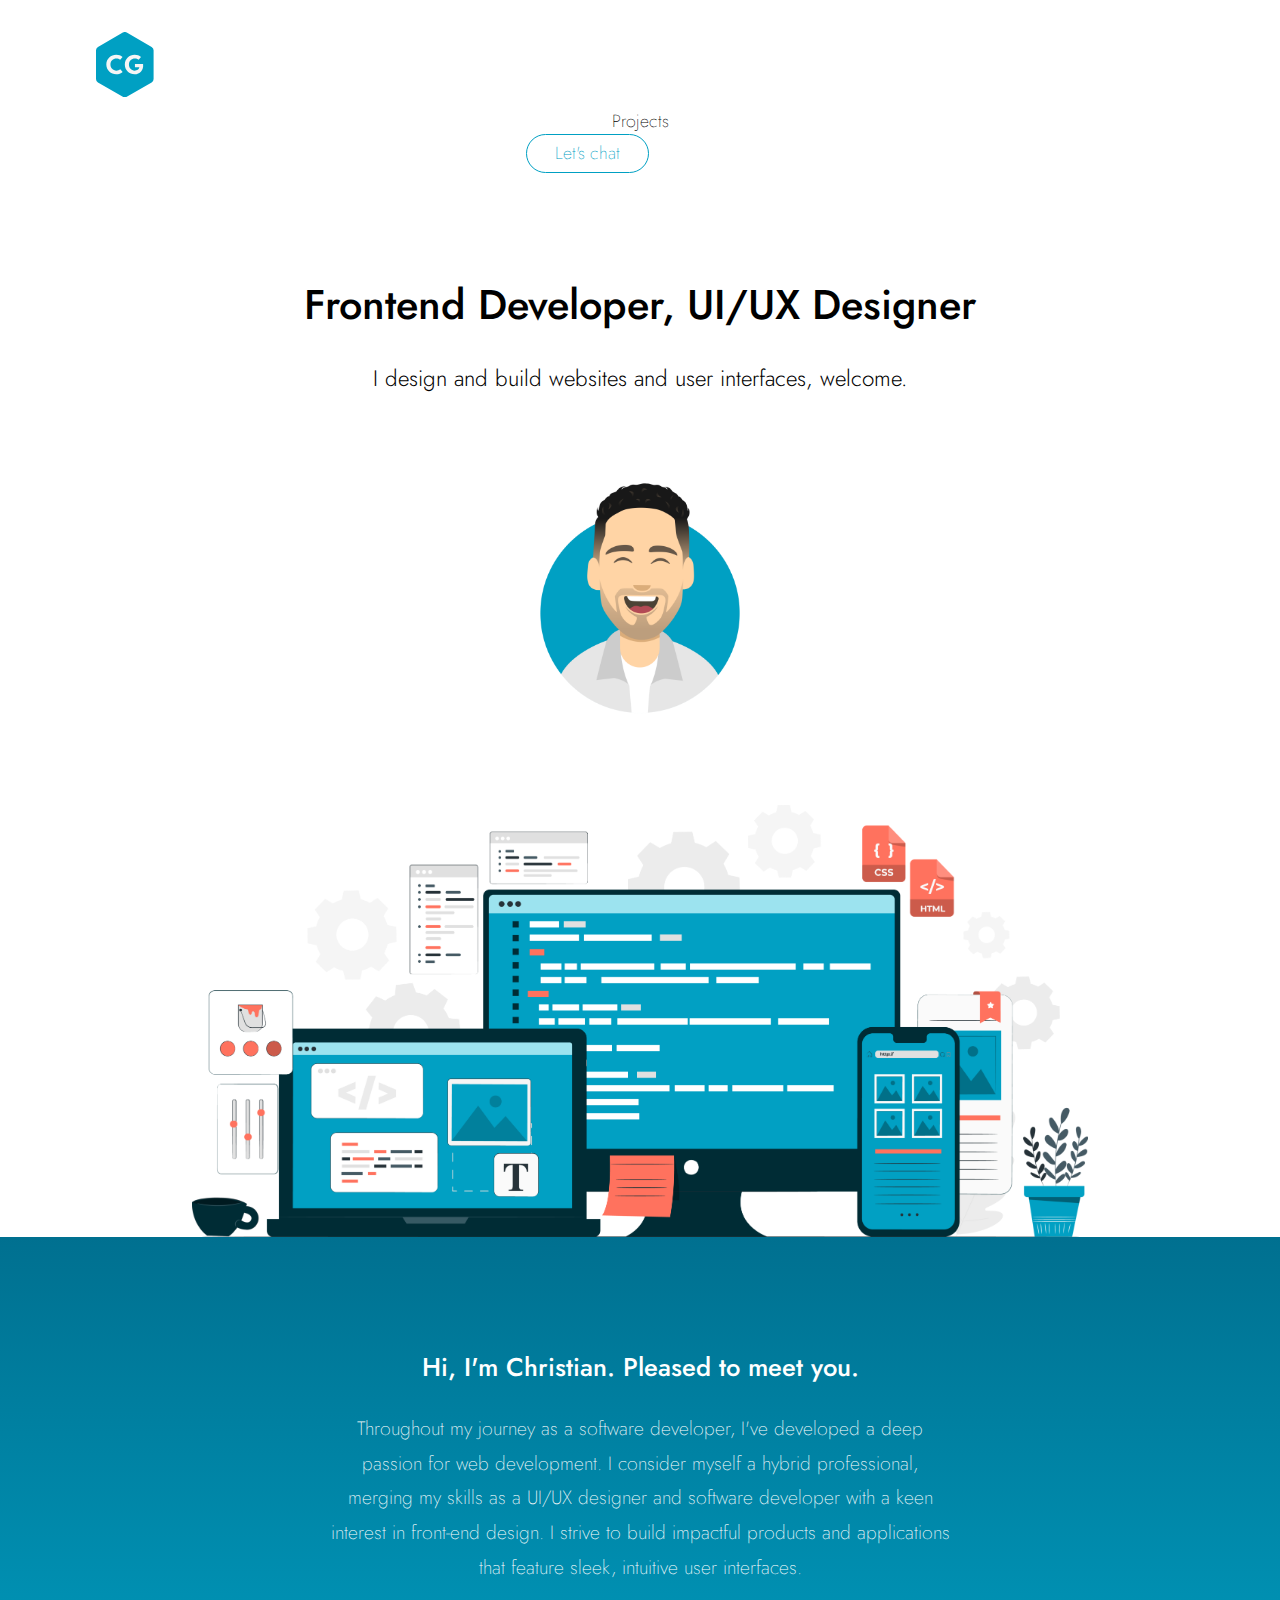
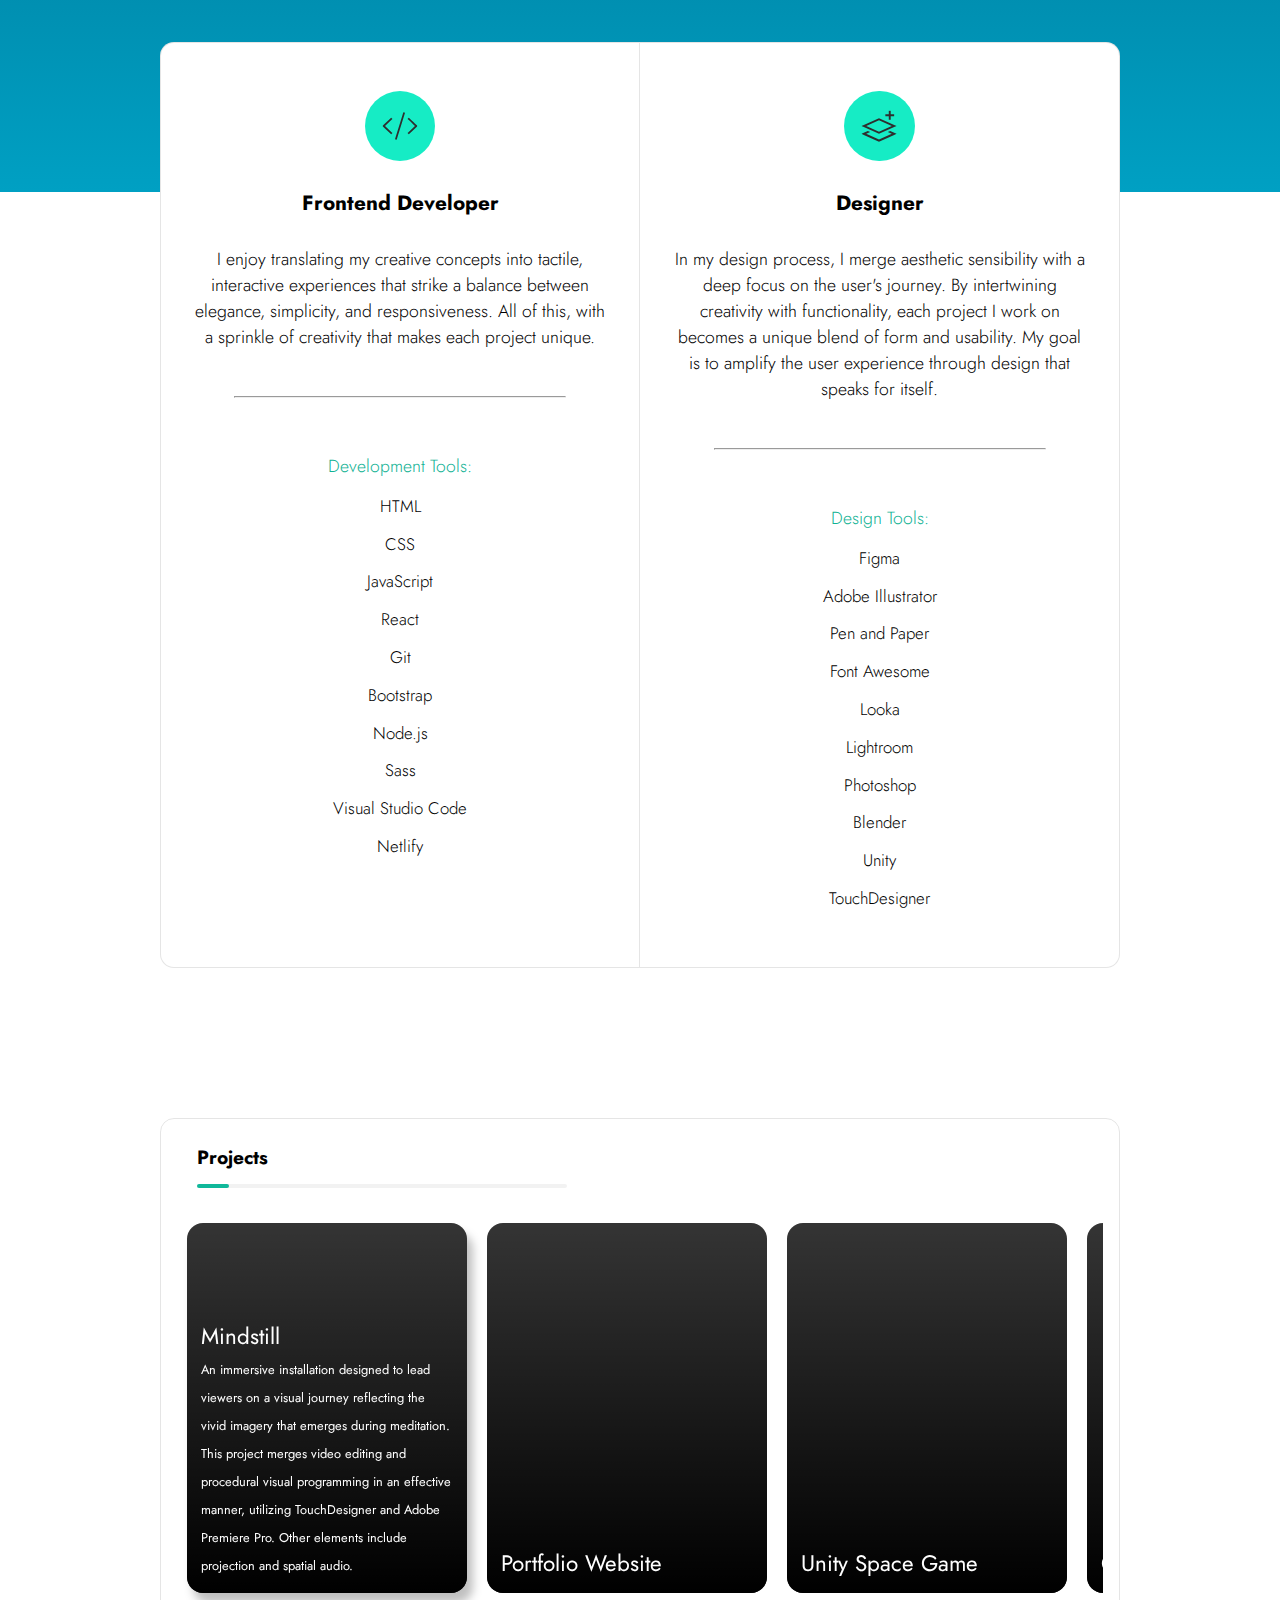
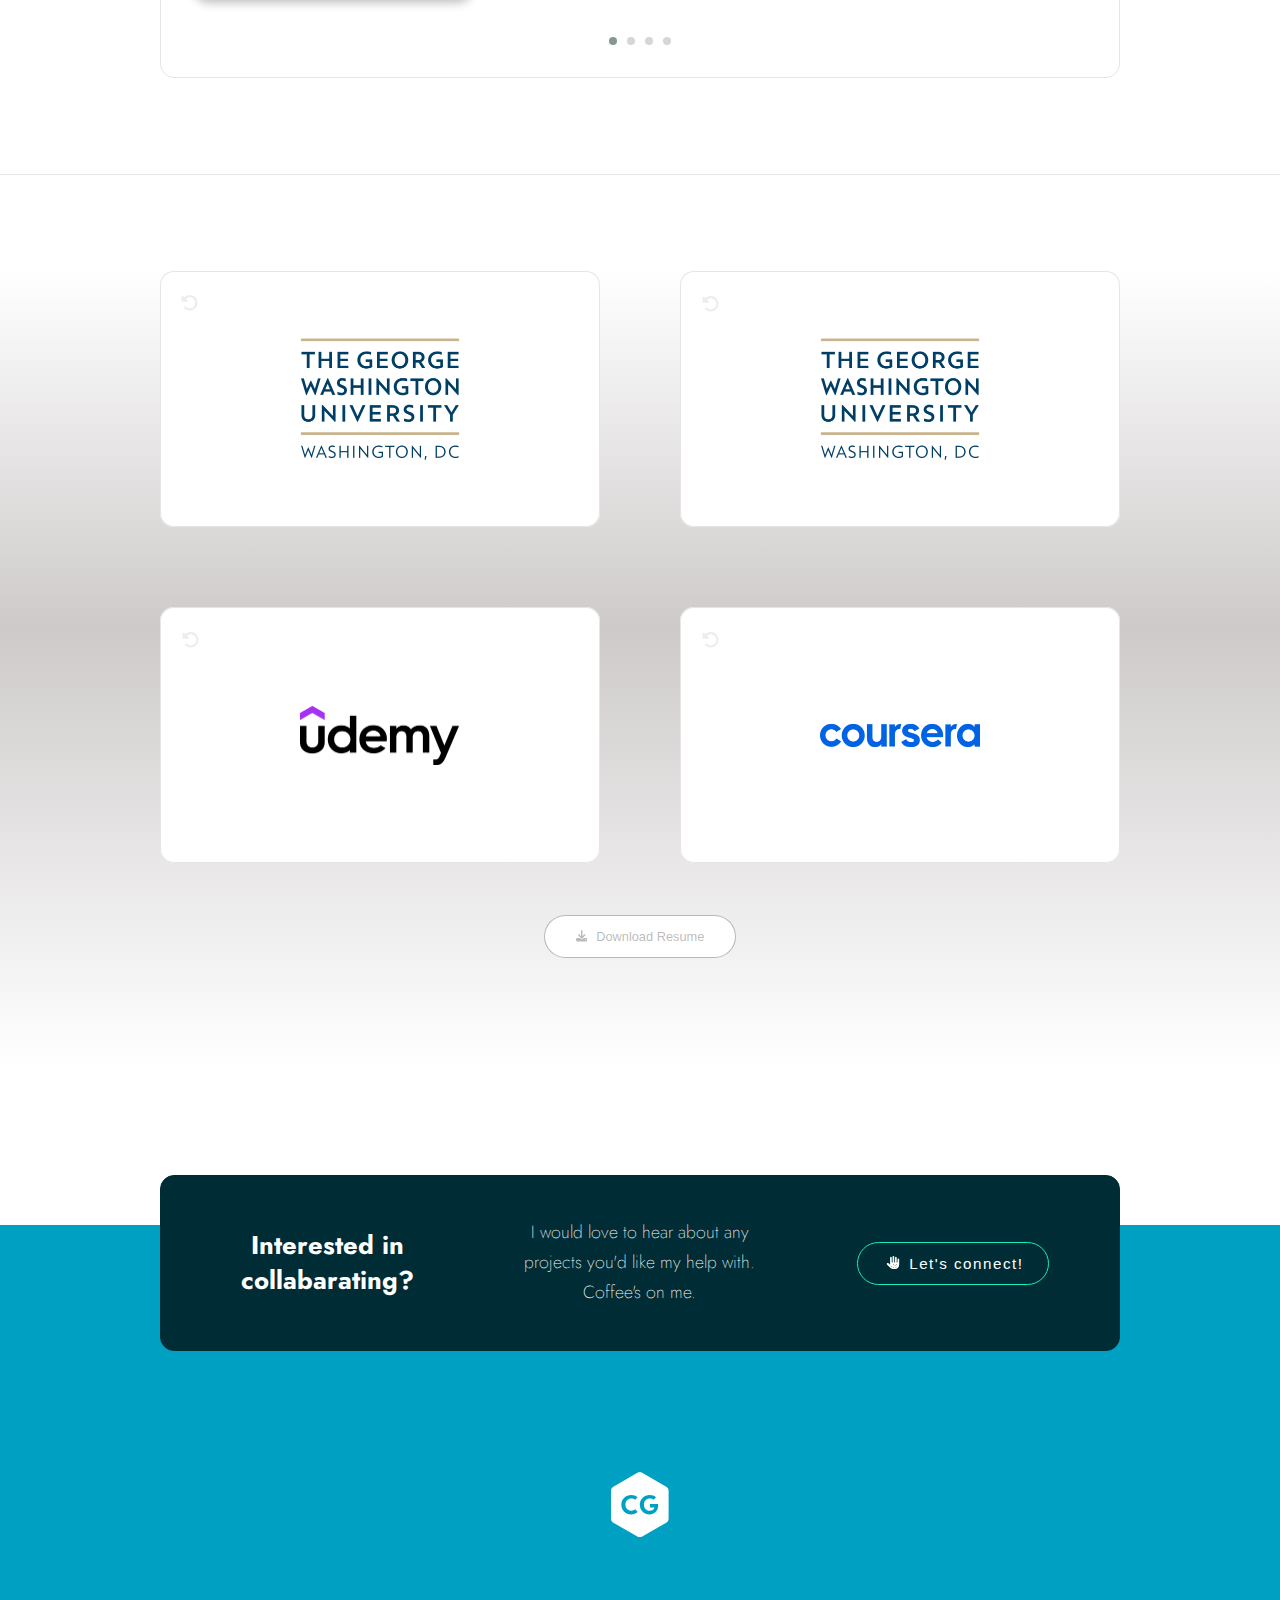
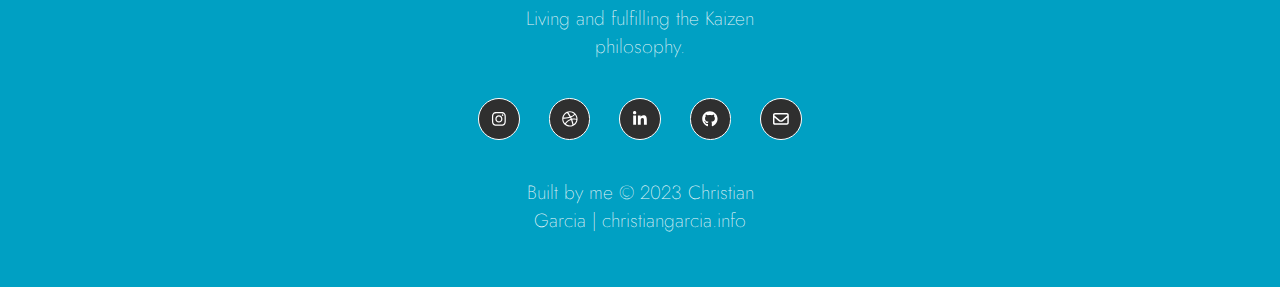
==== commit 45354c38: "Hamburger menu applied, working on media query" ====
--- a/index.html
+++ b/index.html
@@ -27,15 +27,19 @@
 </head>
 <body>
     <nav class="navbar">
-        <div class="logo-wrapper" href="#">
-            <a href="#">
-                <svg width="1829" height="2074" viewBox="0 0 156.25 177.16206752227635" class="logo-svg"><defs id="SvgjsDefs1011"></defs><g id="SvgjsG1012" featurekey="rootContainer" transform="matrix(3.1502007406971018,0,0,3.1502007406971018,0.000023179328736052197,0.013147506542870495)" fill="#00a0c3"><path xmlns="http://www.w3.org/2000/svg" d="M23.11 55.78L1.69 43.41A3.39 3.39 0 0 1 0 40.48V15.75a3.39 3.39 0 0 1 1.69-2.94L23.11.45a3.39 3.39 0 0 1 3.39 0l21.41 12.37a3.39 3.39 0 0 1 1.69 2.94v24.72a3.39 3.39 0 0 1-1.69 2.94L26.5 55.78a3.39 3.39 0 0 1-3.39 0z"></path></g><g id="SvgjsG1013" featurekey="nameFeature-0" transform="matrix(1.8368705316129397,0,0,1.8368705316129397,24.693634444517706,40.6922976290269)" fill="#f5f5f5"><path d="M25.92 37 c-2.48 2.24 -5.8 3.4 -9.52 3.4 c-7.84 0 -14.6 -5.88 -14.6 -14.4 s6.76 -14.4 14.6 -14.4 c3.68 0 6.96 1.2 9.36 3.32 l-3.52 3.96 c-1.48 -1.04 -3.48 -1.8 -5.52 -1.8 c-5.04 0 -8.84 3.72 -8.84 8.92 s3.8 8.92 8.84 8.92 c2.12 0 4.2 -0.8 5.72 -2 z M56.08 25.119999999999997 c1.24 9.4 -4.88 15.28 -12.44 15.28 c-7.96 0 -14.52 -5.88 -14.52 -14.4 s6.72 -14.4 14.52 -14.4 c3.72 0 7 1.2 9.4 3.32 l-3.52 3.96 c-1.48 -1.04 -3.48 -1.8 -5.52 -1.8 c-5.08 0 -8.8 3.72 -8.8 8.92 s3.6 8.92 8.44 8.92 c3.68 0 6.24 -1.32 7.04 -4.84 l-6.6 0 l0 -4.96 l12 0 z"></path></g></svg>
-            </a>
-        </div>        
-        <div class="hamburger">
-            <div></div>
-            <div></div>
-            <div></div>
+        <div class="navbar-top">  
+            <div class="logo-wrapper" href="#">
+                <a href="#">
+                    <svg width="1829" height="2074" viewBox="0 0 156.25 177.16206752227635" class="logo-svg"><defs id="SvgjsDefs1011"></defs><g id="SvgjsG1012" featurekey="rootContainer" transform="matrix(3.1502007406971018,0,0,3.1502007406971018,0.000023179328736052197,0.013147506542870495)" fill="#00a0c3"><path xmlns="http://www.w3.org/2000/svg" d="M23.11 55.78L1.69 43.41A3.39 3.39 0 0 1 0 40.48V15.75a3.39 3.39 0 0 1 1.69-2.94L23.11.45a3.39 3.39 0 0 1 3.39 0l21.41 12.37a3.39 3.39 0 0 1 1.69 2.94v24.72a3.39 3.39 0 0 1-1.69 2.94L26.5 55.78a3.39 3.39 0 0 1-3.39 0z"></path></g><g id="SvgjsG1013" featurekey="nameFeature-0" transform="matrix(1.8368705316129397,0,0,1.8368705316129397,24.693634444517706,40.6922976290269)" fill="#f5f5f5"><path d="M25.92 37 c-2.48 2.24 -5.8 3.4 -9.52 3.4 c-7.84 0 -14.6 -5.88 -14.6 -14.4 s6.76 -14.4 14.6 -14.4 c3.68 0 6.96 1.2 9.36 3.32 l-3.52 3.96 c-1.48 -1.04 -3.48 -1.8 -5.52 -1.8 c-5.04 0 -8.84 3.72 -8.84 8.92 s3.8 8.92 8.84 8.92 c2.12 0 4.2 -0.8 5.72 -2 z M56.08 25.119999999999997 c1.24 9.4 -4.88 15.28 -12.44 15.28 c-7.96 0 -14.52 -5.88 -14.52 -14.4 s6.72 -14.4 14.52 -14.4 c3.72 0 7 1.2 9.4 3.32 l-3.52 3.96 c-1.48 -1.04 -3.48 -1.8 -5.52 -1.8 c-5.08 0 -8.8 3.72 -8.8 8.92 s3.6 8.92 8.44 8.92 c3.68 0 6.24 -1.32 7.04 -4.84 l-6.6 0 l0 -4.96 l12 0 z"></path></g></svg>
+                </a>
+            </div>        
+            <div class="menu-container">
+                <div class="hamburger">
+                    <div></div>
+                    <div></div>
+                    <div></div>
+                </div>
+            </div>
         </div>
         <div class="nav-links">
             <h3> <a class="link" id="projects-nav" href="#codepen-section">Projects</a></h3>
@@ -246,11 +250,11 @@
     
         <footer>
             <div class="footer-content">
-                <a id="footer-logo" href="#">
-                    <div id="logo2-wrapper">
-                        <img id="logo2" src="res/logo-white-background.png" alt="logo" style="width: 90px"; height="auto">
-                    </div>
-                </a>
+                <div class="logo-wrapper-footer" href="#">  
+                    <a href="#"> 
+                        <svg width="1401" height="1591" viewBox="0 0 156.25 177.16206752227635" class="logo-svg"><defs id="SvgjsDefs1340"></defs><g id="SvgjsG1341" featurekey="rootContainer" transform="matrix(3.1502007406971018,0,0,3.1502007406971018,0.000023179328736052197,0.013147506542870495)" fill="#ffffff"><path xmlns="http://www.w3.org/2000/svg" d="M23.11 55.78L1.69 43.41A3.39 3.39 0 0 1 0 40.48V15.75a3.39 3.39 0 0 1 1.69-2.94L23.11.45a3.39 3.39 0 0 1 3.39 0l21.41 12.37a3.39 3.39 0 0 1 1.69 2.94v24.72a3.39 3.39 0 0 1-1.69 2.94L26.5 55.78a3.39 3.39 0 0 1-3.39 0z"></path></g><g id="SvgjsG1342" featurekey="nameFeature-0" transform="matrix(1.8368705316129397,0,0,1.8368705316129397,24.693634444517706,40.6922976290269)" fill="#00a0c3"><path d="M25.92 37 c-2.48 2.24 -5.8 3.4 -9.52 3.4 c-7.84 0 -14.6 -5.88 -14.6 -14.4 s6.76 -14.4 14.6 -14.4 c3.68 0 6.96 1.2 9.36 3.32 l-3.52 3.96 c-1.48 -1.04 -3.48 -1.8 -5.52 -1.8 c-5.04 0 -8.84 3.72 -8.84 8.92 s3.8 8.92 8.84 8.92 c2.12 0 4.2 -0.8 5.72 -2 z M56.08 25.119999999999997 c1.24 9.4 -4.88 15.28 -12.44 15.28 c-7.96 0 -14.52 -5.88 -14.52 -14.4 s6.72 -14.4 14.52 -14.4 c3.72 0 7 1.2 9.4 3.32 l-3.52 3.96 c-1.48 -1.04 -3.48 -1.8 -5.52 -1.8 c-5.08 0 -8.8 3.72 -8.8 8.92 s3.6 8.92 8.44 8.92 c3.68 0 6.24 -1.32 7.04 -4.84 l-6.6 0 l0 -4.96 l12 0 z"></path></g></svg>
+                    </a>
+                </div> 
                 <h4>Living and fulfilling the Kaizen philosophy.</h4>
                 <div  class="social-links-container">
                     <a class="social-links" href="https://www.instagram.com/christiangarcia.d" target="_blank">
@@ -297,12 +301,27 @@
             this.classList.toggle('flipped');
         }
         });
-    });
+        });
     </script>
     <script>
         document.querySelector('.hamburger').addEventListener('click', () => {
-        document.querySelector('.nav-links').style.display = 
-            document.querySelector('.nav-links').style.display === 'none' ? 'flex' : 'none';
+        const navLinks = document.querySelector('.nav-links');
+        if (navLinks.style.display !== 'flex') {
+            navLinks.style.display = 'flex';
+            navLinks.style.maxHeight = '200px'; 
+        } else {
+            navLinks.style.display = 'none';
+            navLinks.style.maxHeight = '0px';
+        }
+        });
+    </script>
+    <script>
+        document.getElementById('projects-nav').addEventListener('click', (e) => {
+        e.preventDefault();  // prevent the default action
+        document.getElementById('codepen-section').scrollIntoView({ 
+            behavior: 'smooth', 
+            block: 'center' 
+        });
         });
     </script>
 </body>
--- a/styles_res.css
+++ b/styles_res.css
@@ -13,12 +13,20 @@
 
 /* NAVBAR */ 
 .navbar {
-    display: flex;
+    position: relative;
+    display: flex;
+    flex-direction: column;
     width: 100%; 
-    height: fit-content;
+    /* justify-content: space-between;
+    align-items: center;  */
+    padding: 1.7em 0; 
+}
+
+.navbar-top {
+    width: 100%;
+    display: flex;
     justify-content: space-between;
-    align-items: center; 
-    padding: 1.7em 0; 
+    align-items: center;
 }
 
 .logo-wrapper {
@@ -33,6 +41,10 @@
 .logo-svg {
     width: 3.3rem;
     height: auto;
+}
+
+.menu-container {
+    position: relative;
 }
 
 .hamburger {
@@ -45,6 +57,10 @@
     margin-right: 0.8em;
 }
 
+.hamburger:hover div{
+    background: #00A0C3;
+}
+
 .hamburger div {
     width: 1rem;
     height: 0.07rem;
@@ -53,10 +69,19 @@
 }
 
 .nav-links {
-    display: flex;
-    align-items: flex-end;
-    gap: 1em; 
     display: none;
+    /* max-height: 0; */
+    overflow: hidden;
+    transition: max-height 0.3s ease-out;
+    flex-direction: column; 
+    align-items: center;
+    width: 100%; /* set to 100% to occupy full navbar width */
+    justify-content: center; /* center items horizontally */
+}
+
+.nav-links:active {
+    display: flex;
+    max-height: 200px;
 }
 
 .link{
@@ -69,6 +94,9 @@
 }
 
 #contact-nav {
+    margin: 0;
+    padding: 0.4em 1em;
+    font-size: 1.2rem;
     color: #00A0C3;
     border: solid #00A0C3 1px;
     border-radius: 1.87em;
@@ -84,8 +112,17 @@
 }
 
 #projects-nav {
+    margin: 0;
+    margin-bottom: 0.5em;
+    font-size: 1.2rem;
     color: #000; 
-    display: none;
+    transition: background-color 0.2s ease, color 0.2s ease, border-color 0.2s ease;
+}
+
+#projects-nav:hover,
+#projects-nav:focus,
+#projects-nav:active {
+    color: #00A0C3;
 }
 
 .whitespace {
@@ -137,10 +174,6 @@
 }
 
 /* ABOUT ME SECTION */ 
-.description-skills-section {
-    /* height: fit-content; */
-}
-
 .personal-description {
     display: flex;
     flex-direction: column;
@@ -277,13 +310,19 @@
     margin: 6em auto !important;
 }
 
+#codepen-section .game-section .item{
+    width: 200px !important;
+    height: 290px !important;
+}
+
 #codepen-section .item-desc h3 {
-    font-weight: 500;
+    font-weight: 400 !important;
+    font-size: 1rem !important;
 }
 
 #codepen-section .item-desc p {
-    font-size: 1.2rem !important;
-    line-height: 1em !important;
+    font-size: 0.75rem !important;
+    line-height: 1.3em !important;
     padding-bottom: 0.5em !important;
 }
 
@@ -427,7 +466,8 @@
 }
 
 .resume-button {
-    margin: 3.9em 0;
+    margin-top: 3.9em;
+    margin-bottom: 8em;
     border: 1px solid rgba(103, 102, 102, 0.456);
     border-radius: 38px;
     background-color: #FFF;
@@ -445,7 +485,7 @@
     color: rgba(103, 102, 102, 0.456);
     display: flex; 
     align-items: center; 
-    padding: 0.9em 1.4em; 
+    padding: 0.9em 2.3em; 
     gap: 0.7em; 
 }
 
@@ -534,7 +574,7 @@
     text-align: center;
     display: flex; 
     align-items: center; 
-    padding: 0.8em 2.3em; 
+    padding: 0.9em 2.3em; 
     gap: 0.8em; 
 }
 
@@ -578,8 +618,6 @@
     z-index: 1;
 }
 
-
-
 .footer-content {
     display: flex;
     flex-direction: column;
@@ -589,15 +627,13 @@
     margin-bottom: 3em;
 }
 
-
-
-#logo2-wrapper {
-    margin: 3em 0;
-}
-
-#logo2 {
-    height: 100%;
-    width: auto;
+.logo-wrapper-footer {
+    margin: 3em 0 2.2em 0;
+    width: 100px;
+    height: 70px;
+    display: flex;
+    align-items: center;
+    justify-content: center;
 }
 
 .social-links-container {
@@ -614,8 +650,8 @@
     display: flex;
     align-items: center;
     justify-content: center;
-    width: 2.27em;
-    height: 2.27em;
+    width: 2.5em;
+    height: 2.5em;
     padding: 0.62em;
     text-decoration: none;
     transition: transform 0.3s ease-in-out;
@@ -648,8 +684,8 @@
 
 footer h4 {
     color: rgba(255, 255, 255, 0.901);
-    font-size: 1rem;
-    font-weight: lighter;
+    font-size: 1.1rem;
+    font-weight: 200;
     width: 50%;
     text-align: center;
     padding: 0.3em 0;
@@ -708,124 +744,6 @@
 
 /* Styles for larger mobile screens */
 @media screen and (min-width: 426px) {
-    
-    .navbar {
-        padding-top: 0.6em; 
-    }
-
-    #navigation h3 a {
-        font-size: 0.55rem;
-    }
-
-    #navigation {
-        gap: 0.5em;
-    }
-
-    #projects-nav {
-        display: contents;
-    }
-
-    #logo img{
-        width: 4em;
-    }
-
-    .welcome-section img {
-        width: 25%;
-    }
-
-    .personal-description h2 {
-        font-size: 1.1rem;
-        margin-top: 0.3em;
-    }
-
-    .personal-description p {
-        padding-left: 4em;
-        padding-right: 4em;
-        font-size: 0.8rem;
-    }
-
-    .personal-description hr {
-        display: none;
-    }
-
-    .frontend-box, 
-    .uiux-box {
-        width: 87%;
-    }
-
-    .frontend-box {
-        top: -200px;
-    }
-
-    .icon-container {
-        width: 4.8em; 
-        height: 4.8em; 
-    }
-
-    .frontend-box h3,
-    .uiux-box h3 {
-        font-size: 1rem;
-    }
-
-    .frontend-box p,
-    .uiux-box p {
-        font-size: 0.8rem;
-        line-height: 1.8em;
-    }
-
-    .frontend-box h4,
-    .uiux-box h4 {
-        font-size: 0.9rem;
-    }
-
-    .frontend-box ul,
-    .uiux-box ul {
-        font-size: 0.9rem;
-    }
-
-    #codepen-section {
-        width: 87% !important;
-    }
-
-    #codepen-section .game-section {
-        padding: 1.5em 1em !important;
-    }
-
-    #codepen-section .game-section .item {
-        width: 250px !important;
-        height: 320px !important;
-    }
-
-    #codepen-section h2 {
-        font-size: 1.2rem !important;
-        gap: 2 !important;
-        padding-bottom: 17px !important;
-        margin-bottom: 20px !important;
-    }
-
-    #codepen-section a {
-        font-size: 0.8rem !important;
-    }
-
-    #codepen-section h3 {
-        font-size: 1.2rem !important;
-        line-height: 1 !important;
-    }
-
-    #codepen-section .line-title {
-        width: 40% !important;
-        margin-left: 20px !important;
-    }
-
-    #codepen-section .owl-theme .owl-dots .owl-dot span {
-        width: 9px !important;
-        height: 9px !important;
-    }
-
-    .education-section {
-        height: 73em;
-        margin-top: 205px;
-    }
 
     .card .card-icon {
         top: 9%;  
@@ -833,953 +751,343 @@
         height: 1.1rem;   
         width: 1.1rem;    
     }
+}
+
+@media screen and (min-width: 597px) {
+   
+    .resume-button a {
+        padding: 1em 2.4em;
+    }
 
     .card {
-        width: 87%;
-    }
-
-    .cta-box {
-        width: 87%;
-    }
-
-    .cta-box a {
-        font-size: 0.96rem;
-        padding: 0.9em 2.5em; 
-    }
-
-    .card-back h3 {
-        padding: 0 1em;
-        padding-bottom: 0.2em;
-    }
-
-    .card:hover .card-front {
-        opacity: 0;
-    }
-
-    .card:hover .card-back {
-        opacity: 1;
-    }
-
-    .resume-button {
-        border: 1.5px solid rgba(140, 140, 140, 0.456);
-    }
-
-    .resume-button a {
-        font-size: 0.6rem;
-    }
-
-    .cta-box h3 {
-        font-size: 1.2rem;
-    }
-
-    .cta-box button {
-        border: 1.5px solid #16ecc5;
-    }
-    
-    .cta-box a {
-        font-size: 0.8rem;
-    }
-
-    #logo2-wrapper {
-        scale: 1.5;
-    }
-    
-    .social-links-container {
-        margin: 2.3em 0em;
-    }
-}
-
-@media screen and (min-width: 597px) {
-    
-    .navbar {
-        padding-top: 0.6em;
-    }
-
-    #logo img {
-        width: 5.7em;
-    }
-
-    #navigation {
-        gap: 1.1em;
-    }
-
-    #navigation h3 a {
-        font-size: 0.9rem;
-    }
-
-    #contact-nav {
-        border-width: 1.45px;
-    }
-
-    .welcome-section h1 {
-        font-size: 1.3rem;
-    }
-
-    .welcome-section h2 {
-        font-size: 1rem;
-    }
-
-    .welcome-section img {
-        margin-top: 3em;
-    }
-
-    .digital-art img {
-        margin-top: 3em;
-    }
-
-    .personal-description h2 {
-        font-size: 1.2rem;
-    }
-
-    .personal-description p {
-        padding-left: 4.5em;
-        padding-right: 4.5em;
-        font-size: 0.9rem;
-    }
-
-    .frontend-box {
-        top: -270px;
-    }
-
-    .resume-button a {
-        font-size: 0.7rem;
+        height: 16em;
     }
 }
 
 /* Styles for tablets */
 @media screen and (min-width: 768px) {
     
-    .navbar {
-        padding-top: 1.8em;
-    }
-
-    #logo img {
-        width: 7em; 
-    }
-
-    #navigation h3 a {
-        font-size: 1rem;
-    }
-
-    #projects-nav {
-        display: contents;
-    }
-
-    #contact-nav {
-        border: solid #00A0C3 0.1rem;
-    }
-
-    .welcome-section {
-        margin-top: 2.3em;
-    }
-
-    .welcome-section h1 {
-        font-size: 1.4rem;
-        margin-top: 0.5em;
-    }
-
-    .welcome-section h2 {
-        font-size: 1.1rem;
-    } 
-
-    .welcome-section img {
-        width: 25%;
-    }
-
-    .personal-description h2 {
-        font-size: 1.6rem;
-        margin-top: 1em;
-    }
-
-    .personal-description p {
-        font-size: 1.1rem;
-        padding-left: 5em;
-        padding-right: 5em;
-    }
-
-    .personal-description hr {
-        display: none;
-    }
-
-    .icon-container {
-        width: 4.5em; 
-        height: 4.5em; 
-    }
-
-    .icon {
-        width: 60%;
-    }
-
-    .frontend-box,
-    .uiux-box {
-        top: -270px;
-    }
-
-    .frontend-box h3,
-    .uiux-box h3 { 
-        font-size: 1.1rem;
-    }
-
-    .frontend-box h4, 
-    .uiux-box h4 {
-        font-size: 1rem;
-    }
-
-    .frontend-box p, 
-    .uiux-box p {
-        font-size: 1rem;
-        line-height: 2;
-    }
-
-    .frontend-box ul,
-    .uiux-box ul {
-        font-size: 1rem;
-    }
-
-    #codepen-section {
-        margin-top: -150px !important;
-        width: 87% !important;
-    }
-
-    .education-section {
-        height: 80em;
-        margin-top: 10em;
-    }
-
-    .card .card-icon {
-        top: 10%;  
-        left: 4%;   
-        height: 1.4rem;   
-        width: 1.4rem;    
-    }
-
-    .resume-button {
-        border-radius: 30px;
-    }
-
-    .resume-button a {
-        font-size: 0.7rem;
-        padding: 0.9em 2.5em;
-    }
-
-    .cta-box {
-        margin-top: 6em;
-    }
-
-    .cta-box h3 {
-        font-size: 1.6rem;
-    }
-
-    .cta-box p {
-        font-size: 1.1rem;
-        padding: 1em 0.62em;
-    }
-
-    .cta-box a {
-        font-size: 1.1rem;
-    }
-
-    .cta-box svg {
-        width: 1.2em;
-    }
-
-    footer h4 {
-        font-size: 1.2rem;
-        width: 40%;
-    }
-
-    .social-links {
-        width: 2.57em;
-        height: 2.57em;
-        margin: 0 1em;
-    }
-}
-
-/* Small changes for in between tablet and small laptops */ 
-@media screen and (min-width: 880px) {
-
-    #navigation {
-        gap: 1.2em;
-    }
-    .welcome-section img {
-        width: 24%;
-        margin-top: 2.5em;
-    }
-
-    .digital-art img {
-        margin-top: 2.5em;
-    }
-
-    .frontend-box {
-        top: -295px;
-    }
+    #codepen-section .item-desc h3 {
+        font-size: 1.2rem !important;
+    }
+
+    #codepen-section .item-desc p {
+        font-size: 0.95rem !important;
+    }    
 
     .resume-button a {
         font-size: 0.8rem;
     }
-
-    .cta-box {
-        height: 14.5em;
-        bottom: 450px;
-    }
-
-    .cta-box h3 {
-        font-size: 1.4rem;
-    }
-
-    .cta-box p {
-        font-size: 0.9rem;
-    }
-
-    .cta-box a {
-        font-size: 0.9rem;
-    }
-
-    #logo2-wrapper {
-        scale: 1.3;
-    }
-
-    footer h4 {
-        font-size: 1rem;
-        width: 26%;
+}
+
+/* Small changes for in between tablet and small laptops */ 
+@media screen and (min-width: 769px) {
+
+    .logo-wrapper {
+        margin-left: 1.7rem;
+    }
+
+    .logo-svg {
+        width: 3.4rem;
+    }
+
+    .hamburger {
+        margin-right: 1.7rem;
+    }
+
+    .whitespace {
+        padding: 1.65em;
+    }
+
+    .landing-title {
+        font-size: 2.05rem;
+    }
+
+    .landing-subtitle {
+        font-size: 1.35rem;
     }
     
-    .social-links {
-        width: 2.5em;
-        height: 2.5em;
-    }
-}
-
-/* Styles for small laptops */
-@media screen and (min-width: 992px) {
-    
-    .navbar {
-        padding-top: 1.2em;
-    }
-
-    #logo img {
-        width: 7em;
-    }
-
-    #navigation h3 a {
-        font-size: 1.08rem;
-    }
-
-    #projects-nav {
-        display: contents;
-    }
-
-    #navigation {
-        gap: 1.5em; 
-    }
-
-    .welcome-section {
-        margin-top: 2.3em;
-    }
-
-    .welcome-section h1 {
-        font-size: 1.7rem;
-    }
-
-    .welcome-section h2 {
-        font-size: 1.35rem;
-    }
-    
-    .welcome-section img {
-        width: 18%;
-        margin-top: 2.7em;
-    }
-
-    .digital-art img {
-        margin-top: 2.7em;
-    }
-
-    .personal-description h2 {
+    .avatar {
+        width: 16em;
+    }
+
+    .digital-art {
+        width: 90%;
+    }
+
+    .pd-title {
         font-size: 1.6rem;
-    }
-
-    .personal-description p {
-        font-size: 1.2rem;
-        padding-left: 6.5em;
-        padding-right: 6.5em;
+        width: 50%;
+    }
+
+    .pd-text {
+        width: 50%;
     }
 
     .skills-container {
         display: grid;
         grid-template-columns: repeat(2, 1fr);
-        align-items: stretch;
+        margin: 0 auto;
         width: 90%;
-        margin: auto;
-        top: -285px;
-        margin-bottom: 6em;
     }
 
     .frontend-box,
     .uiux-box {
         width: 100%;
-        min-height: 0;
         position: static;
         min-height: 100%;
-        margin: 0;
-    }
-
-    .frontend-box p,
-    .uiux-box p {
-        font-size: 0.88rem;
-        line-height: 2.1;
-    }
-
-    .frontend-box h4,
-    .uiux-box h4 {
-        font-size: 0.9rem;
-    }
-
-    .frontend-box ul,
-    .uiux-box ul {
-        font-size: 0.9rem;
+        border: 1px solid rgba(124, 124, 124, 0.2);
     }
 
     .frontend-box {
         border-radius: 14px 0px 0px 14px;
         border-right-width: -0.1em;
-        box-shadow: -10px 0px 25px -5px rgba(0, 0, 0, 0.288);
     }
     
     .uiux-box {
         border-radius: 0px 14px 14px 0px;
         border-left-width: 0em;
-        box-shadow: 10px 0px 25px -5px rgba(0, 0, 0, 0.288);
-    }
-
-    .icon-container {
-        width: 5em;
-        height: 5em;
-        margin-bottom: 3em;
+    }
+
+    .frontend-box h4, 
+    .uiux-box h4 {
+        font-size: 1.1rem;
+    }
+
+    .frontend-box ul, 
+    .uiux-box ul {
+        font-size: 1.05rem;
+        font-weight: 300;
     }
 
     #codepen-section {
-        top: -70px;
-        width: 90% !important;
-    }
-
-    #codepen-section p {
-        padding-bottom: 0.5em;
-    }
-
-    .education-section {
-        margin-top: 80px;
-        height: fit-content;
+        margin: 0 auto 6em auto !important;
     }
 
     .card-container {
         grid-template-columns: 1fr 1fr; 
         grid-template-rows: repeat(2, auto);
-        width: 97%;
+        width: 90%;
+        grid-row-gap: 2em;
+        grid-column-gap: 2em;
+        
+    }
+
+    .card {
+        width: 100%;
+        height: 13.5em;
+    }
+
+    .card .card-icon {
+        left: 4.7%;
     }
 
     .card-back h3,
-    .card-back p
-    {
-        font-size: 0.92rem;
-    }
-
-    .resume-button {
-        margin-top: 5em;
+    .card-back p {
+        width: 80%;
     }
 
     .cta-box {
         display: grid;
         grid-template-columns: 0.4fr 0.4fr 0.4fr;
-        bottom: 570px;
         height: 11em;
+        bottom: 30em;
     }
 
     .cta-box h3 {
-        margin: 0 1em;
+        margin: 0 0em;
         font-size: 1.4rem;
         line-height: 2.2rem;
     }
 
     .cta-box p {
-        font-size: 0.9rem;
+        font-size: 0.95rem;
         line-height: 1.7em;
     }
 
     .cta-box button {
-        border-radius: 38px;
-        margin: 0 1.3em;
+        border-radius: 40px;
+        margin: 0;
+        width: max-content;
     }
 
     .cta-box a {
         font-size: 0.9rem;
-        padding: 0.8em 1.7em;
-        letter-spacing: 1; /* Move to main */
-    }
+        padding: 0.8em 1.6em;
+        gap: 0.3em;
+        margin: 0;
+    }
+
+    .cta-box svg {
+        width: 1.5em;
+    }
+
+    footer h4 {
+        font-size: 1.2rem;
+        width: 40%;
+    }
+
+    .social-links {
+        width: 2.6em;
+        height: 2.6em;
+        margin: 0 0.9em;
+    }
+
+    .social-links svg {
+        scale: 0.8;
+    }
+}
+
+@media screen and (min-width: 1024px) {
     
-    .cta-box svg {
-        width: 1.05em;
-        height: auto;
-    }
-
-    footer {
-        height: 45em;
-    }
-
-    #logo2-wrapper{
-        scale: 1.6;
-    }
-
-    #footer-logo {
-        /* margin: 3em 0; */
-        margin-top: 3em;
-        margin-bottom: 1.5em;
+    .navbar {
+        align-items: center;
+    }
+
+    .logo-wrapper {
+        justify-content: flex-start;
+        margin-left: 3em;
+    }
+
+    .logo-svg {
+        width: 3.6rem;
+    }
+
+    .hamburger {
+        display: none;
+    }
+
+    .nav-links {
+        display: flex;
+        max-height: none;
+    }
+
+    #projects-nav {
+        display: contents; 
+        font-size: 1.1rem;
+        font-weight: 200;
+        align-self: center;
+    }
+
+    #contact-nav {
+        font-size: 1.1rem;
+        font-weight: 200;
+        margin-right: 3em;
+        padding: 0.3em 1.6em;
+    }
+
+    .link {
+        margin: 0;
+    }
+
+    .whitespace {
+        padding: 1.8em;
+    }
+
+    .landing-title {
+        font-size: 2.6rem;
+    }
+
+    .landing-subtitle {
+        font-size: 1.4rem;
+    }
+
+    .avatar {
+        margin: 3em 0;
+    }
+
+    .digital-art {
+        width: 70%;
+    }
+
+    .personal-description-container {
+        padding: 6em 0 12em 0; 
+    }
+
+    .card-container {
+        width: 84%;
+        grid-column-gap: 0em;
+    }
+
+    .card {
+        width: 24em;
+        height: 16em;
     }
 
     footer h4 {
-        font-size: 1.1rem;
         width: 30%;
-    }
-
-    .social-links-container {
-        margin: 2.8em 0;
-    }
-
-    .social-links {
-        width: 2.4em;
-        height: 2.4em;
-        margin: 0 1.2em;
-    } 
-
-    .social-links svg {
-        scale: 1;
-    }
-} 
-
-@media screen and (min-width: 1080px) {
-    
-    .skills-container {
-        top: -310px;
-    }
-
-    #codepen-section {
-        top: -90px;
     }
 }
 
 /* Styles for desktops */
 @media screen and (min-width: 1200px) {
     
-    .navbar {
-        padding-top: 1.2em;
-    }
-
-    #logo img {
-        width: 7.3em;
-    }
-
-    #navigation h3 a {
-        font-size: 1.09rem;
-    }
-
-    #navigation {
-        gap: 1.5em; 
-    }
-
-    .welcome-section {
-        margin-top: 2.3em;
-    }
-
-    .welcome-section h1 {
-        font-size: 1.7rem;
-    }
-
-    .welcome-section h2 {
-        font-size: 1.35rem;
-    }
-
-    .welcome-section img {
-        margin-top: 3.3em;
-    }
-
-    .digital-art img {
-        margin-top: 3.3em;
-    }
-
-    .personal-description h2 {
-        font-size: 1.95rem;
-    }
-
-    .personal-description p {
-        font-size: 1.3rem;
-        padding-left: 10em;
-        padding-right: 10em;
-        line-height: 2.2;
+    .logo-wrapper {
+        margin-left: 6rem;
+    }
+
+    #contact-nav {
+        margin-right: 6em;
     }
 
     .skills-container {
-        top: -400px;
-    }
-
-    .icon-container {
-        width: 5.3em;
-        height: 5.3em;
-        margin-bottom: 3em;
-    }
-
-    .frontend-box h3, 
-    .uiux-box h3 {
-        font-size: 1.3rem;
-    }
-
-    .frontend-box p,
-    .uiux-box p {
+        width: 75%;
+    }
+
+    #codepen-section {
+        height: 35em !important;
+        width: 75% !important;
+    }
+
+    #codepen-section .game-section .item {
+        width: 280px !important;
+        height: 370px !important;
+    }
+
+    #codepen-section .item-desc h3 {
+        font-size: 1.4rem !important;
+    }
+            
+    #codepen-section .item-desc p {
+        font-size: 1.2rem !important;
+    }
+
+    .card-container {
+        width: 75%;
+        gap: 5em;
+    }
+
+    .card {
+        width: 100%;
+    }
+
+    .cta-box {
+        width: 75%;
+        bottom: 31em;
+    }
+
+    .cta-box h3 {
+        font-size: 1.6rem;
+        margin: 0 1.4em;
+    }
+
+    .cta-box p {
+        font-size: 1.1rem;
+    }
+
+    .cta-box button {
+        margin: 0 1.4em; 
+    }
+
+    .cta-box a {
         font-size: 0.95rem;
-        line-height: 2.3;
-    }
-
-    .frontend-box h4,
-    .uiux-box h4 {
-        font-size: 1rem;
-    }
-
-    .frontend-box ul,
-    .uiux-box ul {
-        font-size: 1rem;
-    }
-        
-    #codepen-section {
-        height: 38em !important;
-        margin-bottom: 7em !important;
-        width: 90% !important;
-        top: -120px;
-    }
-
-    #codepen-section .game-section .item {
-        width: 290px !important;
-        height: 390px !important;
-    }
-
-    #codepen-section .game-section .item-desc { 
-        padding: 0 24px 18px !important;
-    }
-
-    #codepen-section h2 {
-        font-size: 1.3rem !important;
-        margin: 17px 0 !important;
-    }
-
-    #codepen-section h3 {
-        font-size: 20px !important;
-    }
-
-    #codepen-section p {
-        line-height: 1.5 !important;
-    }
-
-    #codepen-section a {
-        font-size: 0.9rem !important;
-    }
-
-    #codepen-section .line-title {
-        width: 40% !important;
-        margin-left: 20px !important;
-        
-    }
-
-    .education-section {
-        margin-top: 1em;
-    }
-
-    .card {
-        height: 16em;
-        width: 90%;
-    }
-
-    .card-icon {
-        top: 9%;
-        left: 4.7%;
-    }
-
-    .resume-button {
-        border-radius: 34px;
-    }
-
-    .resume-button a {
-        padding: 1em 2.6em;
-        font-size: 0.9rem;
-    }
-
-    .social-links-container {
-        margin: 3.2em 0;
-    }
-}
-
-/* Styles for larger laptops */
-@media screen and (min-width: 1440px) {
-
-    .navbar {
-        padding-top: 2em;
-    }
-
-    #logo {
-        width: 45em;
-    }
-
-    #logo img {
-        width: 7.5em;
-    }
-
-    #navigation h3 a {
-        font-size: 1.2rem;
-    }
-
-    #navigation {
-        gap: 1.7em; 
-    }
-
-    .welcome-section {
-        margin-top: 2em;
-    }
-
-    .welcome-section h1 {
-        font-size: 2.3rem;
-        width: 75%;
-        margin-bottom: 0.5em;
-    }
-
-    .welcome-section h2 {
-        font-size: 1.6rem;
-        margin-bottom: 2.4em;
-    }
-
-    .welcome-section img {
-        width: 17em;
-        margin-bottom: 1em;
-    }
-
-    .personal-description h2 {
-        font-size: 1.8rem;
-        font-weight: bold;
-        margin-top: 2em;
-    }
-
-    .personal-description p {
-        font-size: 1.2rem;
-        padding: 1em 15em 0em 15em;
-        margin-bottom: 2em;
-    }
-
-    .personal-description hr {
-        display: none;
-    }
-
-    .skills-container {
-        top: -420px;
-        width: 70%;
-    }
-
-    .frontend-box,
-    .uiux-box {
-        width: 100%;
-    }
-
-    .frontend-box h3, 
-    .uiux-box h3 {
-        font-size: 1.3rem;
-    }
-
-    .frontend-box p, 
-    .uiux-box p {
-        font-size: 1rem;
-        line-height: 1.7em;
-    }
-
-    .frontend-box h4, 
-    .uiux-box h4 {
-        font-size: 0.9rem;
-    }
-
-    .frontend-box ul,
-    .uiux-box ul {
-        font-size: 0.9rem;
-    }
-
-    .icon-container {
-        width: 5em;
-        height: 5em;
-        margin: 3em 0; 
-    }
-
-    .icon {
-        width: 50%;
-    }
-        
-    #codepen-section {
-        top: -125px !important;
-        height: 37em !important;
-        margin-bottom: 7em !important;
-        width: 70% !important;
-    }
-
-    #codepen-section .game-section .item {
-        width: 300px !important;
-        height: 370px !important;
-    }
-
-    #codepen-section .game-section .item-desc { 
-        padding: 0 24px 18px !important;
-    }
-
-    #codepen-section h2 {
-        font-size: 1.4rem !important;
-        margin: 17px 0 !important;
-    }
-
-    #codepen-section h3 {
-        font-size: 20px !important;
-    }
-
-    #codepen-section p {
-        font-size: 14px !important;
-    }
-
-    #codepen-section .line-title {
-        width: 40% !important;
-        margin-left: 20px !important;
-    }
-
-    .card-container {
-        width: 74%;
-    }
-
-    .education-section {
-        margin-top: 1em;
-    }
-
-    .card {
-        height: 19em;
-        width: 90%;
-    }
-
-    .card .card-icon {
-        top: 9.5%;
-        left: 5%;
-    }
-
-    .card .card-front img {
-        width: 12em;
-        height: auto;
-    }
-
-    .card-back h3 {
-        font-size: 1rem;
-    }
-
-    .card-back p {
-        font-size: 1rem;
-    }
-
-    .resume-button {
-        border-radius: 30px; /* Move to main */ 
-        border-color: rgba(140, 140, 140, 0.456); /* Move to main */ 
-    }
-
-    .resume-button a {
-        padding: 1em 2.6em;
-        font-size: 0.8rem;
-        letter-spacing: normal; /* Move to main */ 
-        font-weight: 600; /* Move to main */ 
-        color: rgb(140, 140, 140); /* Move to main */ 
-    }
-
-    .resume-button svg {
-        fill: rgb(140, 140, 140); /* Move to main */ 
-        margin-bottom: 0.2em; /* Move to main */ 
-    }
-
-    .cta-box {
-        display: grid;
-        grid-template-columns: 0.4fr 0.4fr 0.4fr;
-        bottom: 550px;
-        height: 11em;
-    }
-
-    .cta-box h3 {
-        margin: 0 1em;
-        font-size: 1.6rem;
-        line-height: 2.2rem;
-    }
-
-    .cta-box p {
-        font-size: 1rem;
-        line-height: 1.7em;
-    }
-
-    .cta-box button {
-        border-radius: 38px;
-        margin: 0 1.3em;
-    }
-
-    .cta-box a {
-        font-size: 1.1rem;
-        padding: 0.8em 1.7em;
-        letter-spacing: 1; /* Move to main */
-    }
-    
-    .cta-box svg {
-        width: 1.05em;
-        height: auto;
-    }
-
-    footer {
-        height: 43em;
-    }
-
-    #logo2-wrapper {
-        scale: 1.8;
+    }
+
+    .logo-wrapper-footer {
+        margin: 3.5em 0;
     }
 
     footer h4 {
-        font-size: 1.1rem;
-        width: 22%;
-    }
-
-    .social-links-container {
-        margin: 3.2em 0;
-        width: 27%;
-    }
-
-    .social-links {
-        width: 2.4em;
-        height: 2.4em;
-        margin: 0 1.2em;
-    } 
-
-    .social-links svg {
-        scale: 1.1;
-    }
-}
-
-
-
-/* 1.3 dpr */
-@media 
-(-webkit-min-device-pixel-ratio: 1.3), 
-(min-resolution: 124.8dpi){ 
-    /* Retina-specific stuff here */
-    
-}
-
-/* 1.5 dpr */
-@media 
-(-webkit-min-device-pixel-ratio: 1.5), 
-(min-resolution: 144dpi){ 
-    /* Retina-specific stuff here */
-
-}
-
-@media 
-(-webkit-min-device-pixel-ratio: 2), 
-(min-resolution: 192dpi) { 
-    /* Retina-specific stuff here */
-}+        width: 20%;
+    }
+}
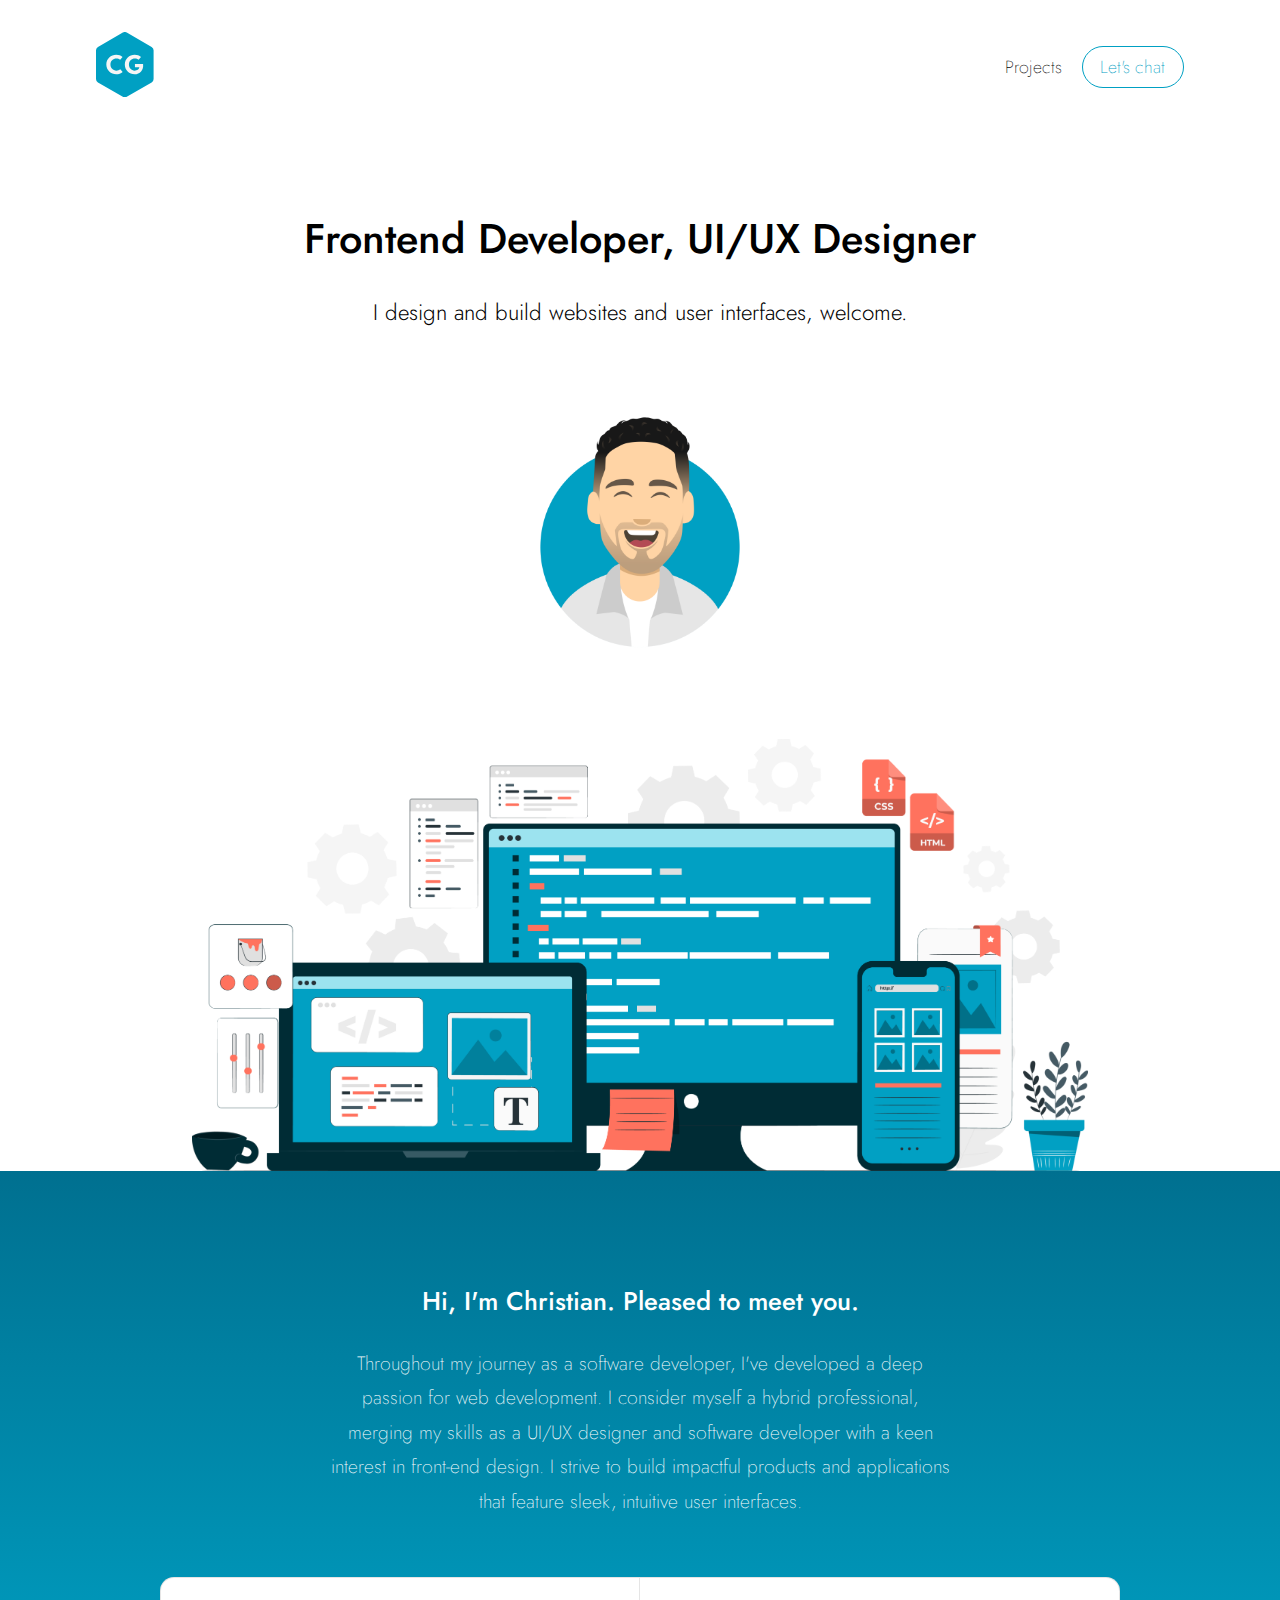
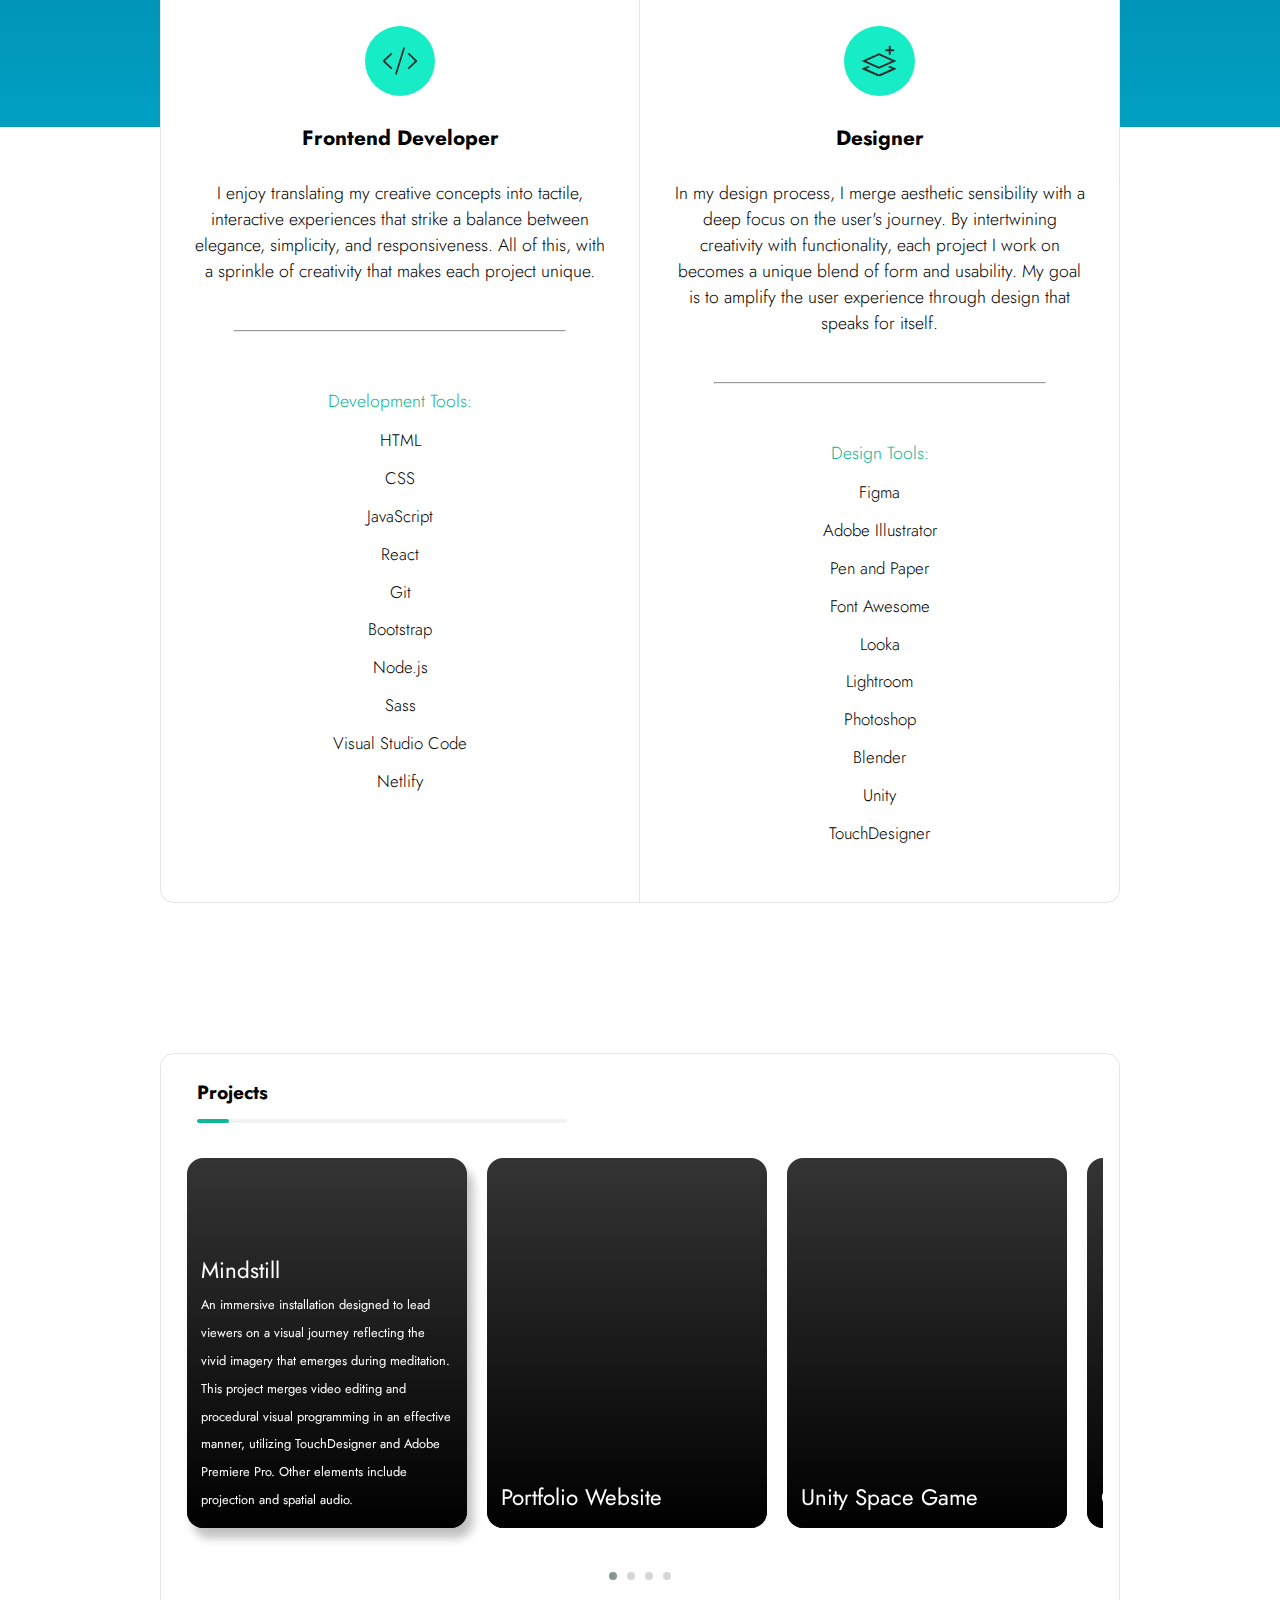
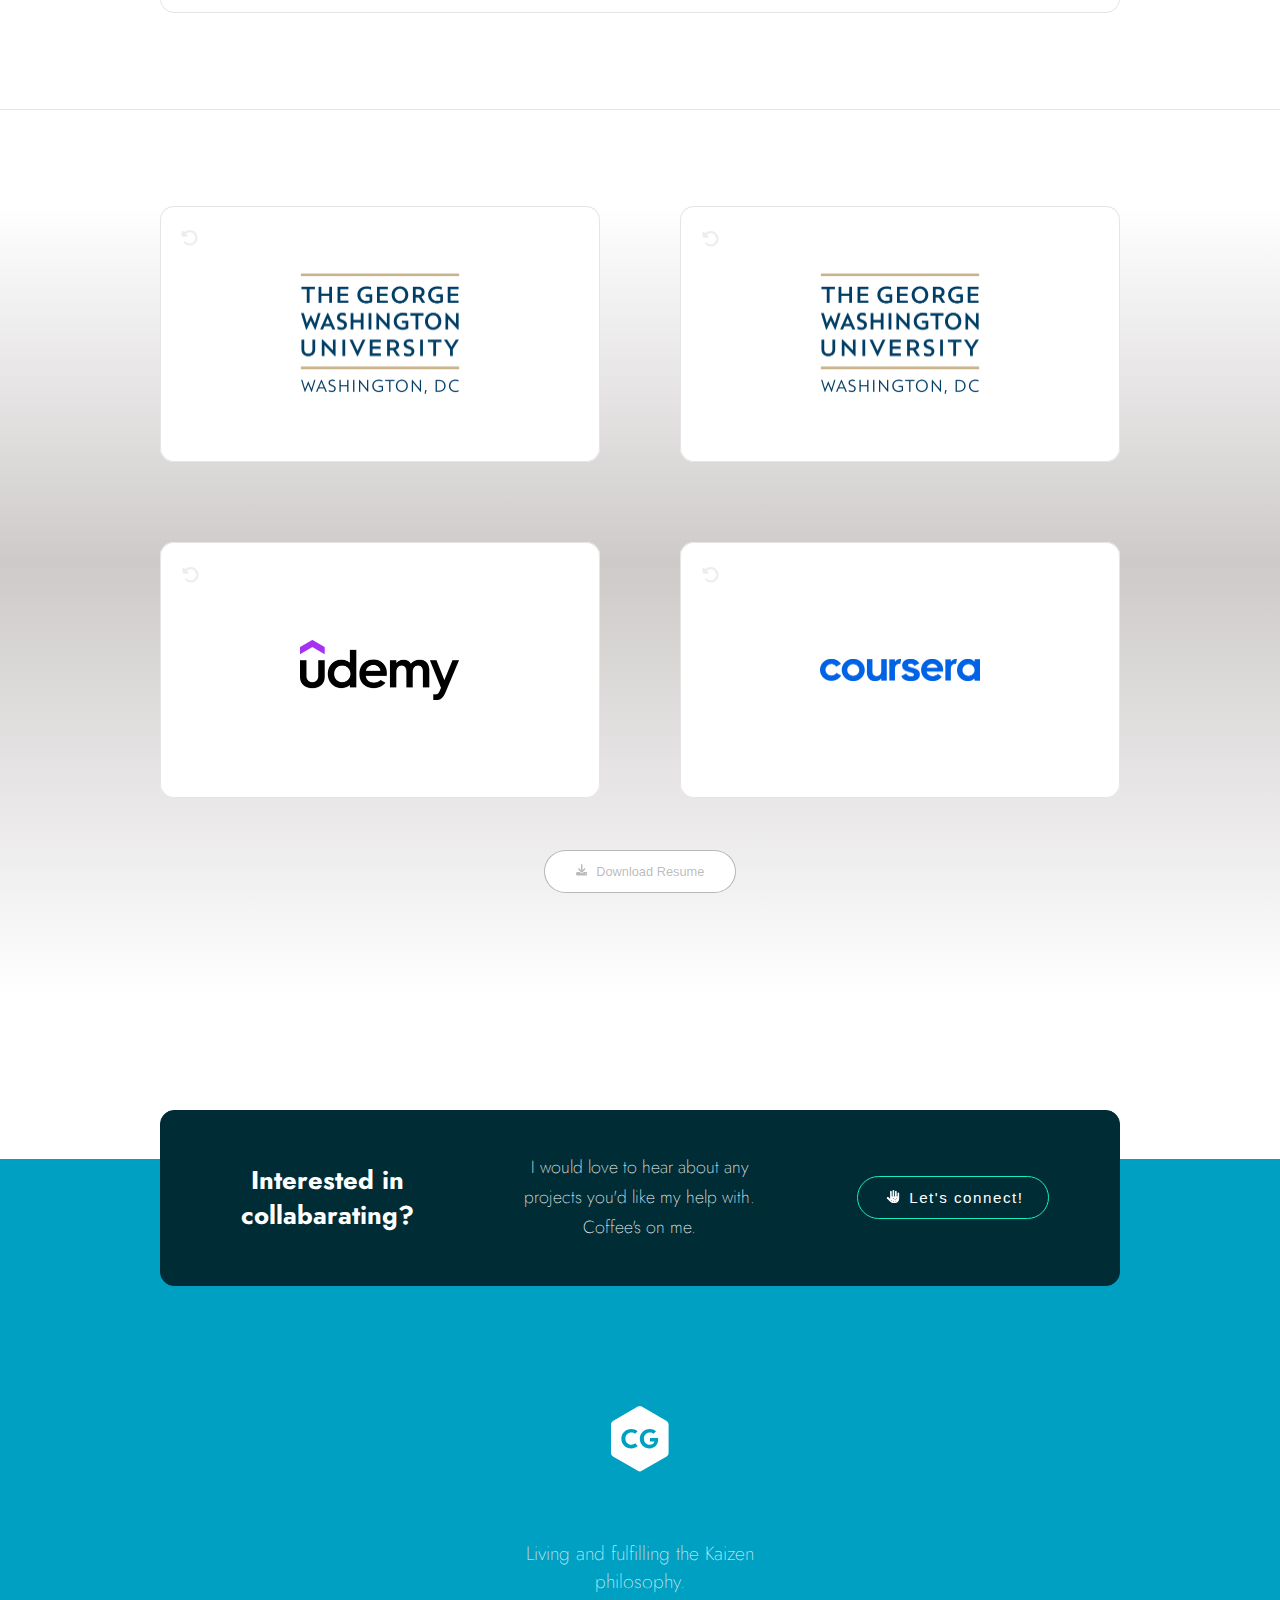
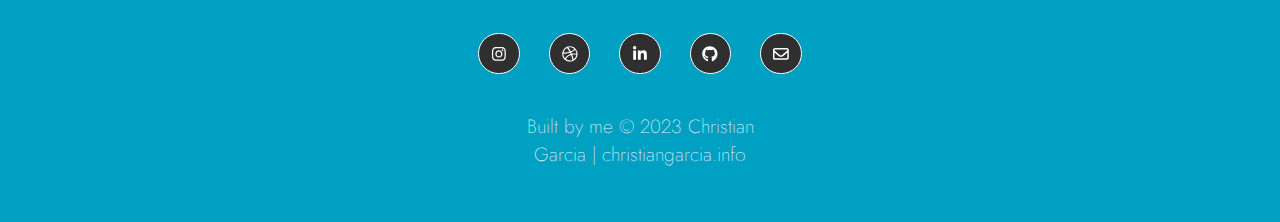
==== commit 4b0d97a8: "Website Complete :)" ====
--- a/index.html
+++ b/index.html
@@ -15,8 +15,8 @@
     <link href="https://fonts.googleapis.com/css2?family=Manrope:wght@200;300;400;500;600;700;800&display=swap" rel="stylesheet">
     <link rel="preconnect" href="https://fonts.googleapis.com">
     <link rel="preconnect" href="https://fonts.googleapis.com">
-<link rel="preconnect" href="https://fonts.gstatic.com" crossorigin>
-<link href="https://fonts.googleapis.com/css2?family=Jost:wght@100;200;300;400;500;600;700&family=Manrope:wght@200;300;400;500;600;700;800&display=swap" rel="stylesheet">
+    <link rel="preconnect" href="https://fonts.gstatic.com" crossorigin>
+    <link href="https://fonts.googleapis.com/css2?family=Jost:wght@100;200;300;400;500;600;700&family=Manrope:wght@200;300;400;500;600;700;800&display=swap" rel="stylesheet">
     <link rel="preconnect" href="https://fonts.gstatic.com" crossorigin>
     <link href="https://fonts.googleapis.com/css2?family=Manrope:wght@200;300;400;500;600;700;800&family=Nunito:wght@200;300;400;500;600;700&display=swap" rel="stylesheet">
     <link rel="stylesheet" href="https://cdnjs.cloudflare.com/ajax/libs/OwlCarousel2/2.3.4/assets/owl.carousel.min.css">
@@ -33,12 +33,18 @@
                     <svg width="1829" height="2074" viewBox="0 0 156.25 177.16206752227635" class="logo-svg"><defs id="SvgjsDefs1011"></defs><g id="SvgjsG1012" featurekey="rootContainer" transform="matrix(3.1502007406971018,0,0,3.1502007406971018,0.000023179328736052197,0.013147506542870495)" fill="#00a0c3"><path xmlns="http://www.w3.org/2000/svg" d="M23.11 55.78L1.69 43.41A3.39 3.39 0 0 1 0 40.48V15.75a3.39 3.39 0 0 1 1.69-2.94L23.11.45a3.39 3.39 0 0 1 3.39 0l21.41 12.37a3.39 3.39 0 0 1 1.69 2.94v24.72a3.39 3.39 0 0 1-1.69 2.94L26.5 55.78a3.39 3.39 0 0 1-3.39 0z"></path></g><g id="SvgjsG1013" featurekey="nameFeature-0" transform="matrix(1.8368705316129397,0,0,1.8368705316129397,24.693634444517706,40.6922976290269)" fill="#f5f5f5"><path d="M25.92 37 c-2.48 2.24 -5.8 3.4 -9.52 3.4 c-7.84 0 -14.6 -5.88 -14.6 -14.4 s6.76 -14.4 14.6 -14.4 c3.68 0 6.96 1.2 9.36 3.32 l-3.52 3.96 c-1.48 -1.04 -3.48 -1.8 -5.52 -1.8 c-5.04 0 -8.84 3.72 -8.84 8.92 s3.8 8.92 8.84 8.92 c2.12 0 4.2 -0.8 5.72 -2 z M56.08 25.119999999999997 c1.24 9.4 -4.88 15.28 -12.44 15.28 c-7.96 0 -14.52 -5.88 -14.52 -14.4 s6.72 -14.4 14.52 -14.4 c3.72 0 7 1.2 9.4 3.32 l-3.52 3.96 c-1.48 -1.04 -3.48 -1.8 -5.52 -1.8 c-5.08 0 -8.8 3.72 -8.8 8.92 s3.6 8.92 8.44 8.92 c3.68 0 6.24 -1.32 7.04 -4.84 l-6.6 0 l0 -4.96 l12 0 z"></path></g></svg>
                 </a>
             </div>        
-            <div class="menu-container">
+
+            <div class="menu-container"> <!-- hamburger dissapears at 1024px breakpoint -->
                 <div class="hamburger">
                     <div></div>
                     <div></div>
                     <div></div>
                 </div>
+            </div>
+
+            <div class="nav-links-active"> <!-- these buttons appear at 1024px breakpoint -->
+                <h3> <a class="link" id="projects-nav-active" href="#codepen-section">Projects</a></h3>
+                <h3> <a class="link" id="contact-nav-active" href="contact.html">Let's chat</a></h3>
             </div>
         </div>
         <div class="nav-links">
@@ -132,7 +138,7 @@
                 </div>
                 </div>
 
-                <div class="item" style="background-image: url(https://i.imgur.com/eJYGZdk.png);">
+                <div class="item" style="background-image: url(https://i.imgur.com/X2IRDMU.png);">
                 <div class="item-desc">
                     <h3>Portfolio Website</h3>
                     <p><a href="https://github.com/christiangarcia-dev/frontend-portfolio.git" target="blank">Designed my personal website using hand-drawn sketches and Figma. Proceeded to build it using raw HTML, CSS, and JS. No frameworks were used throughout the development of this website.</a></p>
@@ -146,7 +152,7 @@
                 </div>
                 </div>
 
-                <div class="item" style="background-image: url(https://i.imgur.com/0sUc4zI.png);">
+                <div class="item" style="background-image: url(https://i.imgur.com/0Zim8M9.png);">
                 <div class="item-desc">
                     <h3>GymPass</h3>
                     <p><a href="https://github.com/GWU-CSCI-4237-Spring-2023-classroom/project-2-christiangarcia-gw.git" target="blank">Built an Android app that acts as an intermediary that connects its users with athletic facilities for
@@ -304,16 +310,27 @@
         });
     </script>
     <script>
+        const hamburger = document.querySelector('.hamburger');
+        const navLinks = document.querySelector('.nav-links');
         document.querySelector('.hamburger').addEventListener('click', () => {
-        const navLinks = document.querySelector('.nav-links');
-        if (navLinks.style.display !== 'flex') {
-            navLinks.style.display = 'flex';
-            navLinks.style.maxHeight = '200px'; 
-        } else {
+        if(window.innerWidth < 1024) {
+            
+            if (navLinks.style.display !== 'flex') {
+                navLinks.style.display = 'flex';
+                navLinks.style.maxHeight = '200px'; 
+            } else {
+                navLinks.style.display = 'none';
+                navLinks.style.maxHeight = '0px';
+            }
+        }
+        });
+        window.addEventListener('resize', () => {
+        if(window.innerWidth >= 1024) {
             navLinks.style.display = 'none';
             navLinks.style.maxHeight = '0px';
         }
         });
+
     </script>
     <script>
         document.getElementById('projects-nav').addEventListener('click', (e) => {
@@ -324,5 +341,14 @@
         });
         });
     </script>
+    <script>
+        document.getElementById('projects-nav-active').addEventListener('click', (e) => {
+        e.preventDefault();  // prevent the default action
+        document.getElementById('codepen-section').scrollIntoView({ 
+            behavior: 'smooth', 
+            block: 'center' 
+        });
+        });
+    </script>
 </body>
 </html> --- a/styles_res.css
+++ b/styles_res.css
@@ -17,8 +17,8 @@
     display: flex;
     flex-direction: column;
     width: 100%; 
-    /* justify-content: space-between;
-    align-items: center;  */
+    justify-content: space-between;
+    align-items: center; 
     padding: 1.7em 0; 
 }
 
@@ -27,6 +27,7 @@
     display: flex;
     justify-content: space-between;
     align-items: center;
+    height: fit-content;
 }
 
 .logo-wrapper {
@@ -41,10 +42,14 @@
 .logo-svg {
     width: 3.3rem;
     height: auto;
+    align-self: center;
+    justify-self: center;
 }
 
 .menu-container {
     position: relative;
+    display: flex;
+    align-items: center;
 }
 
 .hamburger {
@@ -55,6 +60,7 @@
     cursor: pointer;
     background-color: #FFF;
     margin-right: 0.8em;
+    z-index: 2;
 }
 
 .hamburger:hover div{
@@ -68,15 +74,19 @@
     margin: 5px 0;
 }
 
+.nav-links-active {
+    display: none;
+}
+
 .nav-links {
-    display: none;
-    /* max-height: 0; */
+    display: none; 
+    max-height: 0; 
     overflow: hidden;
     transition: max-height 0.3s ease-out;
     flex-direction: column; 
     align-items: center;
-    width: 100%; /* set to 100% to occupy full navbar width */
-    justify-content: center; /* center items horizontally */
+    width: 100%; 
+    justify-content: center; 
 }
 
 .nav-links:active {
@@ -128,13 +138,14 @@
 .whitespace {
     padding: 1.4em;
 }
+
 /* INITIAL AREA */ 
 .welcome-section {
     display: flex;
     flex-direction: column;
     justify-content: center;
     align-items: center;
-    width: 90%; /* check if this line is necessary */ 
+    width: 90%; 
     padding: 1em;
     margin: 0 auto;
 }
@@ -208,7 +219,7 @@
 }
 
 .skills-container {
-    position: relative; /* was relative */ 
+    position: relative; 
     display: flex;
     flex-direction: column;
     justify-content: center;
@@ -481,7 +492,6 @@
     text-decoration: none;
     font-size: 0.7rem;
     font-style: bold;
-    /* letter-spacing: 1.5px; */
     color: rgba(103, 102, 102, 0.456);
     display: flex; 
     align-items: center; 
@@ -953,28 +963,62 @@
         width: 3.6rem;
     }
 
+    .navbar-top {
+        display: flex;
+        justify-content: space-between;
+        width: 100%;
+    }
+
+    .menu-container {
+        display: none;
+    }
+    
     .hamburger {
         display: none;
     }
 
-    .nav-links {
+    .nav-links-active {
+        display: contents;
+        position: static;
         display: flex;
-        max-height: none;
-    }
-
-    #projects-nav {
-        display: contents; 
+        flex-direction: row;
+        justify-content: end;
+        align-items: center;
+        gap: 0.2em; 
+        margin-right: 3em;
+    }
+
+    #projects-nav-active {
         font-size: 1.1rem;
         font-weight: 200;
         align-self: center;
-    }
-
-    #contact-nav {
+        color: #000; 
+        margin: 0;
+    }
+
+    #contact-nav-active:hover, 
+    #contact-nav-active:focus,
+    #contact-nav-active:active {
+        background-color: #00A0C3;
+        color: #FFF;
+        border-color: #00A0C3;
+    }
+
+    #contact-nav-active {
         font-size: 1.1rem;
         font-weight: 200;
-        margin-right: 3em;
-        padding: 0.3em 1.6em;
-    }
+        padding: 0.4em 1em;
+        color: #00A0C3;
+        border: solid #00A0C3 1px;
+        border-radius: 1.87em;
+        transition: background-color 0.2s ease, color 0.2s ease, border-color 0.2s ease;   
+    }
+
+    #projects-nav-active:hover,
+    #projects-nav-active:focus,
+    #projects-nav-active:active {
+        color: #00A0C3;
+    }   
 
     .link {
         margin: 0;
@@ -1026,6 +1070,10 @@
         margin-left: 6rem;
     }
 
+    .nav-links-active {
+        margin-right: 6em;
+    }
+
     #contact-nav {
         margin-right: 6em;
     }
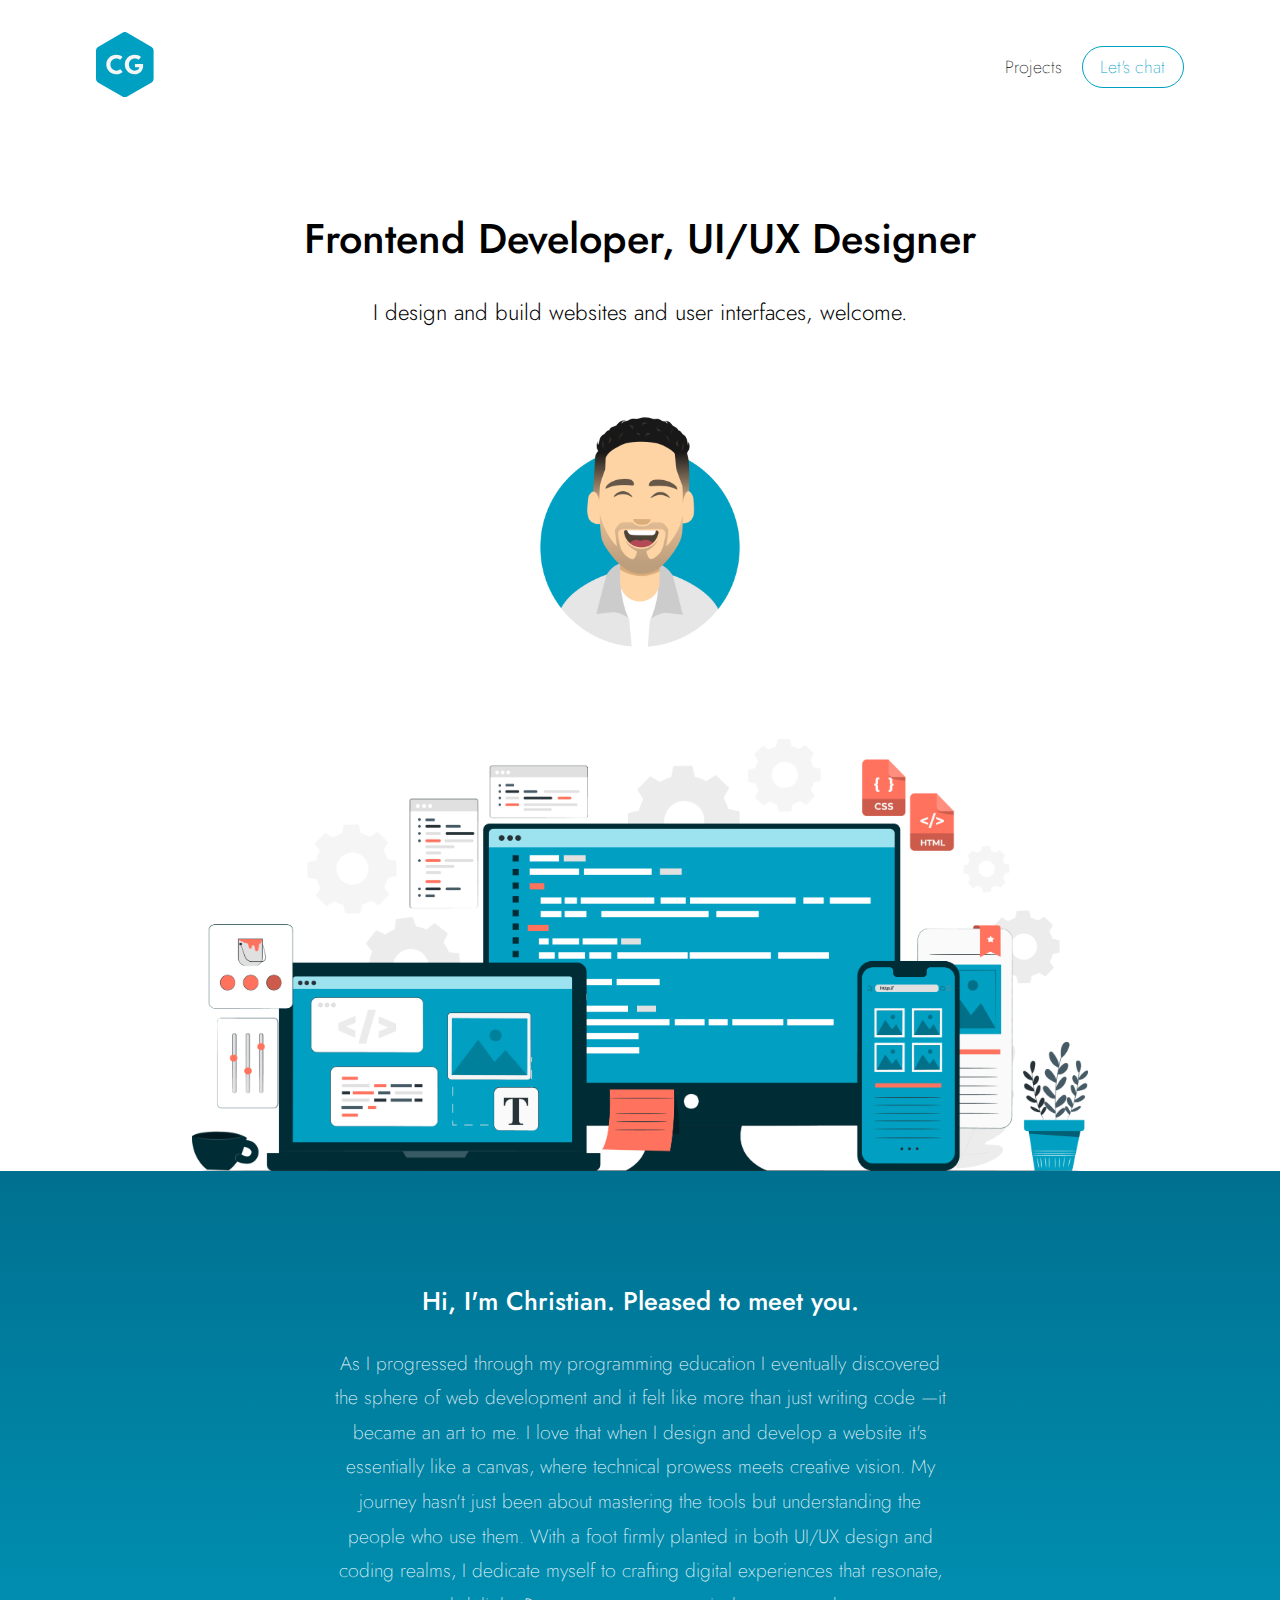
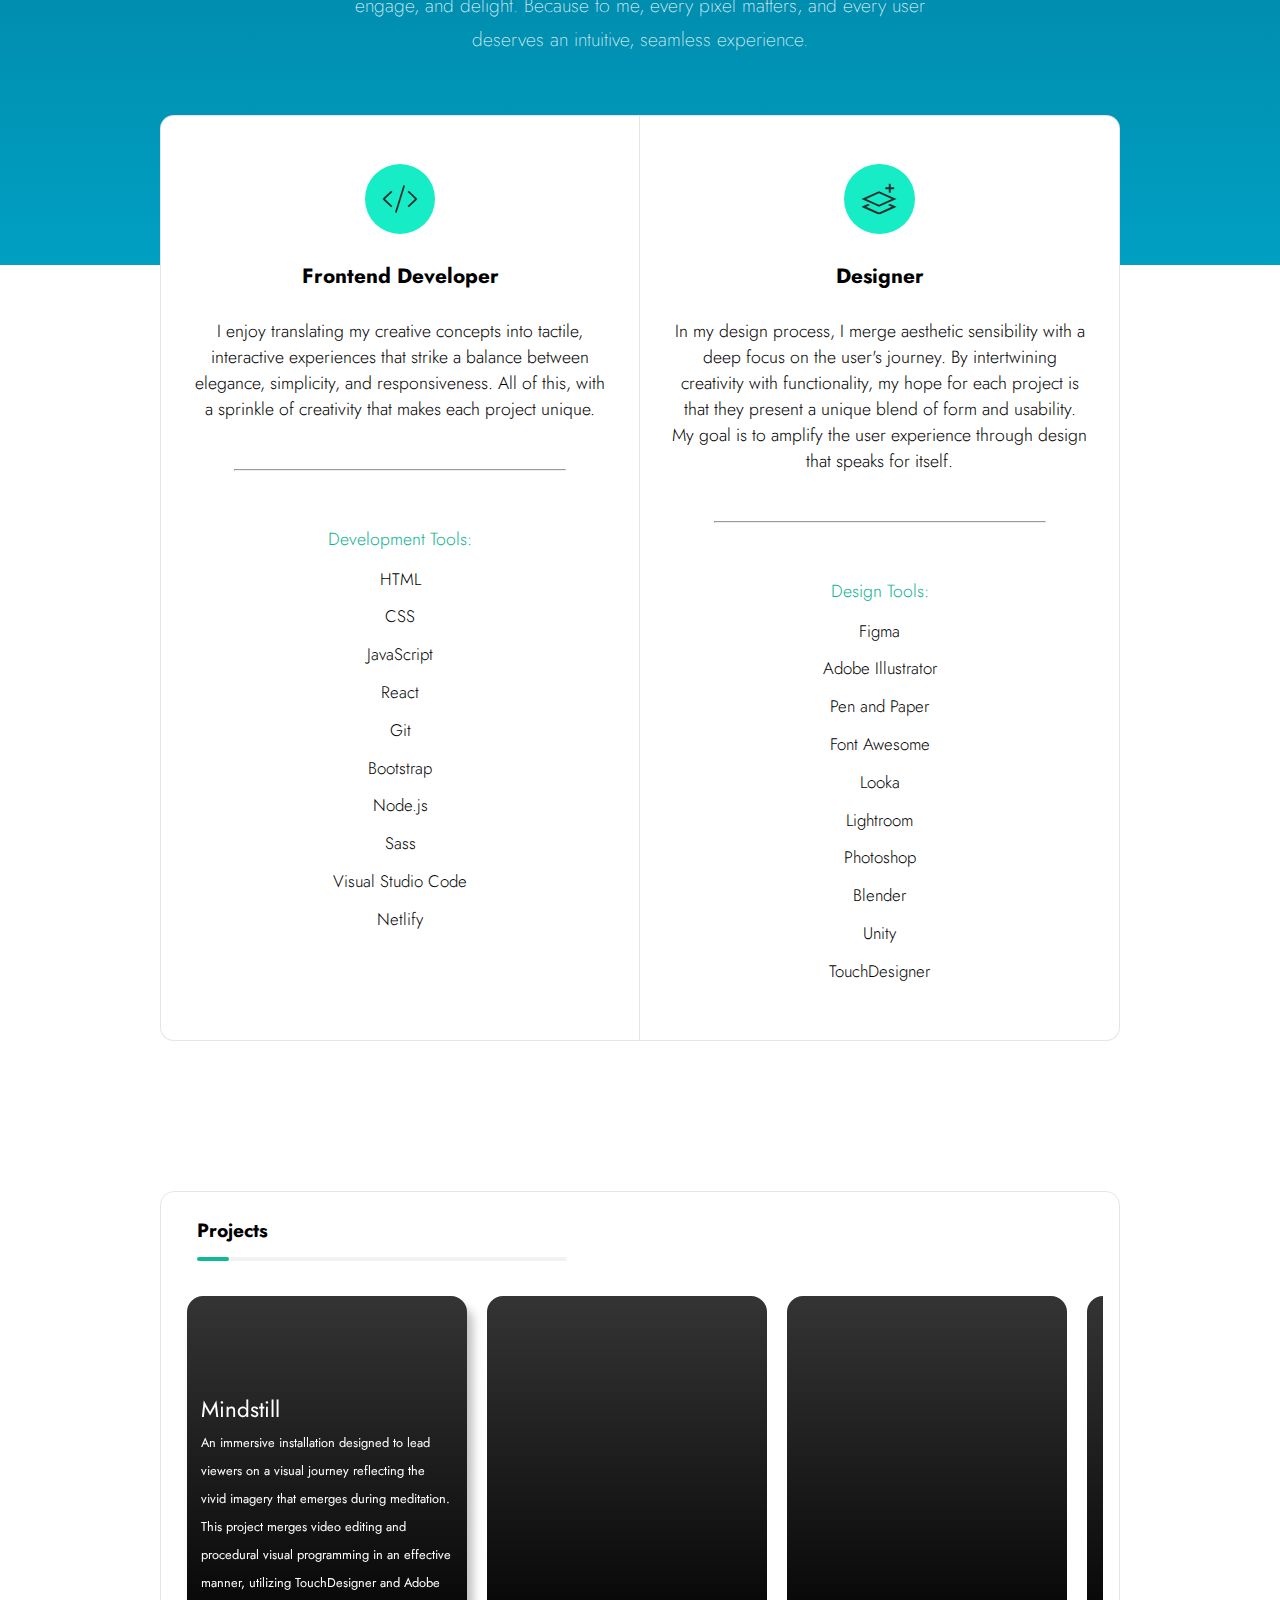
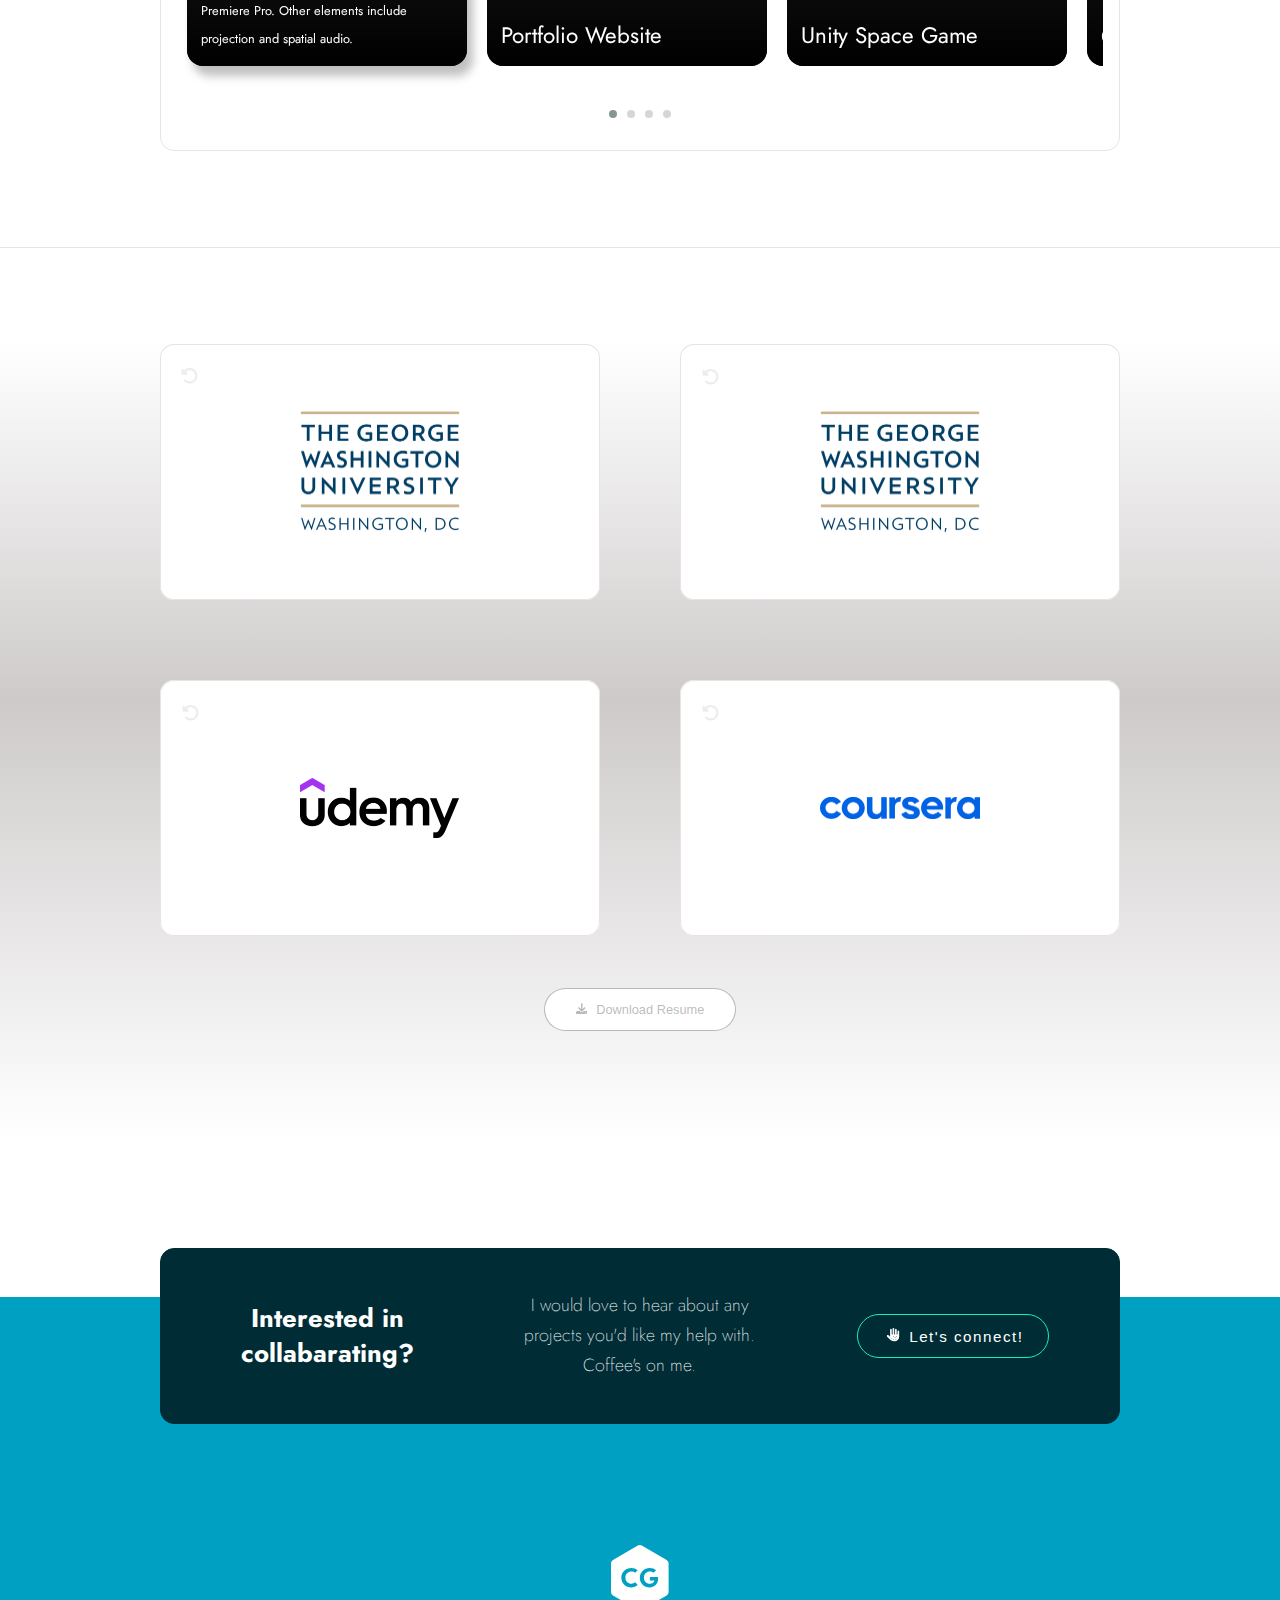
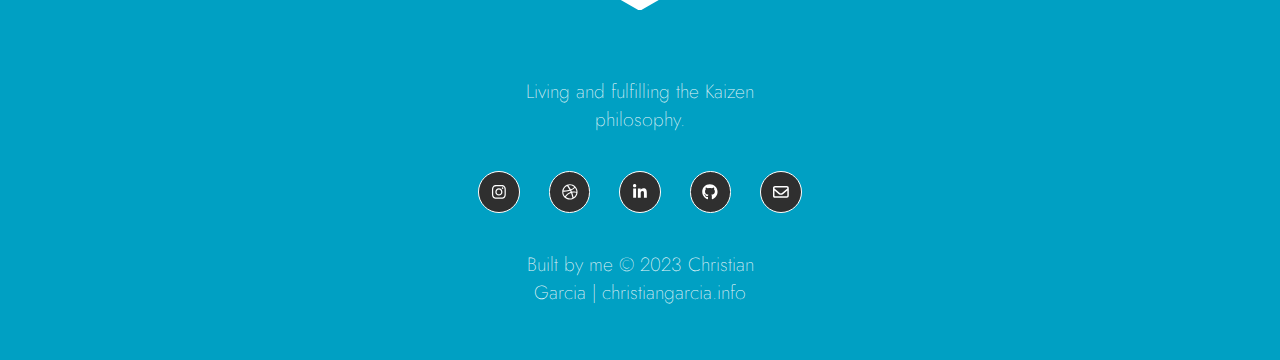
==== commit fe3cd7a4: "Changed personal description text, uiux box text, and card back header width" ====
--- a/index.html
+++ b/index.html
@@ -67,11 +67,7 @@
         <div class="personal-description">
             <div class="personal-description-container">
                 <h2 class="pd-title" >Hi, I'm Christian. Pleased to meet you.</h2>
-                <p class="pd-text">Throughout my journey as a software developer, I've developed a deep passion 
-                    for web development. I consider myself a hybrid professional, merging my skills 
-                    as a UI/UX designer and software developer with a keen interest in front-end 
-                    design. I strive to build impactful products and applications that feature sleek, 
-                    intuitive user interfaces.</p>
+                <p class="pd-text">As I progressed through my programming education I eventually discovered the sphere of web development and it felt like more than just writing code —it became an art to me. I love that when I design and develop a website it's essentially like a canvas, where technical prowess meets creative vision. My journey hasn't just been about mastering the tools but understanding the people who use them. With a foot firmly planted in both UI/UX design and coding realms, I dedicate myself to crafting digital experiences that resonate, engage, and delight. Because to me, every pixel matters, and every user deserves an intuitive, seamless experience.</p>
             </div>
         </div>
     </section>
@@ -105,7 +101,10 @@
                 <svg xmlns="http://www.w3.org/2000/svg" class="skill-icon" height="1em" viewBox="0 0 576 512"><!--! Font Awesome Pro 6.4.2 by @fontawesome - https://fontawesome.com License - https://fontawesome.com/license (Commercial License) Copyright 2023 Fonticons, Inc. --><style>svg{fill:#2e2e2e}</style><path d="M480 24V64h40 16V96H520 480v40 16H448V136 96H408 392V64h16 40V24 8h32V24zM78.8 256L288 349l209.2-93L288 163 78.8 256zM288 128L536.6 238.5 576 256l-39.4 17.5L288 384 39.4 273.5 0 256l39.4-17.5L288 128zM104.6 337.5L144 355 78.8 384 288 477l209.2-93L432 355l39.4-17.5 65.2 29L576 384l-39.4 17.5L288 512 39.4 401.5 0 384l39.4-17.5 65.2-29z"/></svg>
             </div>
             <h3 id="uiux-title">Designer</h3>
-            <p>In my design process, I merge aesthetic sensibility with a deep focus on the user's journey. By intertwining creativity with functionality, each project I work on becomes a unique blend of form and usability. My goal is to amplify the user experience through design that speaks for itself.</p>
+            <p>In my design process, I merge aesthetic sensibility with a deep focus on the user's journey. 
+                By intertwining creativity with functionality, my hope for each project is that they present 
+                a unique blend of form and usability. My goal is to amplify the user experience through 
+                design that speaks for itself.</p>
             <hr>
             <h4>Design Tools:</h4>
             <ul>
--- a/styles_res.css
+++ b/styles_res.css
@@ -71,7 +71,7 @@
     width: 1rem;
     height: 0.07rem;
     background: #000;
-    margin: 5px 0;
+    margin: 6.2px 0;
 }
 
 .nav-links-active {
@@ -107,8 +107,9 @@
     margin: 0;
     padding: 0.4em 1em;
     font-size: 1.2rem;
+    font-weight: 200;
     color: #00A0C3;
-    border: solid #00A0C3 1px;
+    border: solid #00A0C3 1.5px;
     border-radius: 1.87em;
     transition: background-color 0.2s ease, color 0.2s ease, border-color 0.2s ease;
 }
@@ -125,6 +126,7 @@
     margin: 0;
     margin-bottom: 0.5em;
     font-size: 1.2rem;
+    font-weight: 200;
     color: #000; 
     transition: background-color 0.2s ease, color 0.2s ease, border-color 0.2s ease;
 }
@@ -328,11 +330,11 @@
 
 #codepen-section .item-desc h3 {
     font-weight: 400 !important;
+    font-size: 1.2rem !important;
+}
+
+#codepen-section .item-desc p {
     font-size: 1rem !important;
-}
-
-#codepen-section .item-desc p {
-    font-size: 0.75rem !important;
     line-height: 1.3em !important;
     padding-bottom: 0.5em !important;
 }
@@ -450,6 +452,7 @@
     text-align: center; 
     color: #FFF;
     font-size: 1rem;
+    width: 88%;
 }
 
 .card-back hr {
@@ -479,7 +482,7 @@
 .resume-button {
     margin-top: 3.9em;
     margin-bottom: 8em;
-    border: 1px solid rgba(103, 102, 102, 0.456);
+    border: 1.5px solid rgba(103, 102, 102, 0.456);
     border-radius: 38px;
     background-color: #FFF;
     display: inline-flex; 
@@ -594,7 +597,7 @@
 }
 
 .cta-box button  {
-    border: 1px solid #16ecc5; 
+    border: 1.5px solid #16ecc5; 
     border-radius: 30px;
     background-color: #002C35;
     grid-column: unset; 
@@ -757,7 +760,7 @@
 
     .card .card-icon {
         top: 9%;  
-        left: 6%;   
+        left: 4.5%;   
         height: 1.1rem;   
         width: 1.1rem;    
     }
